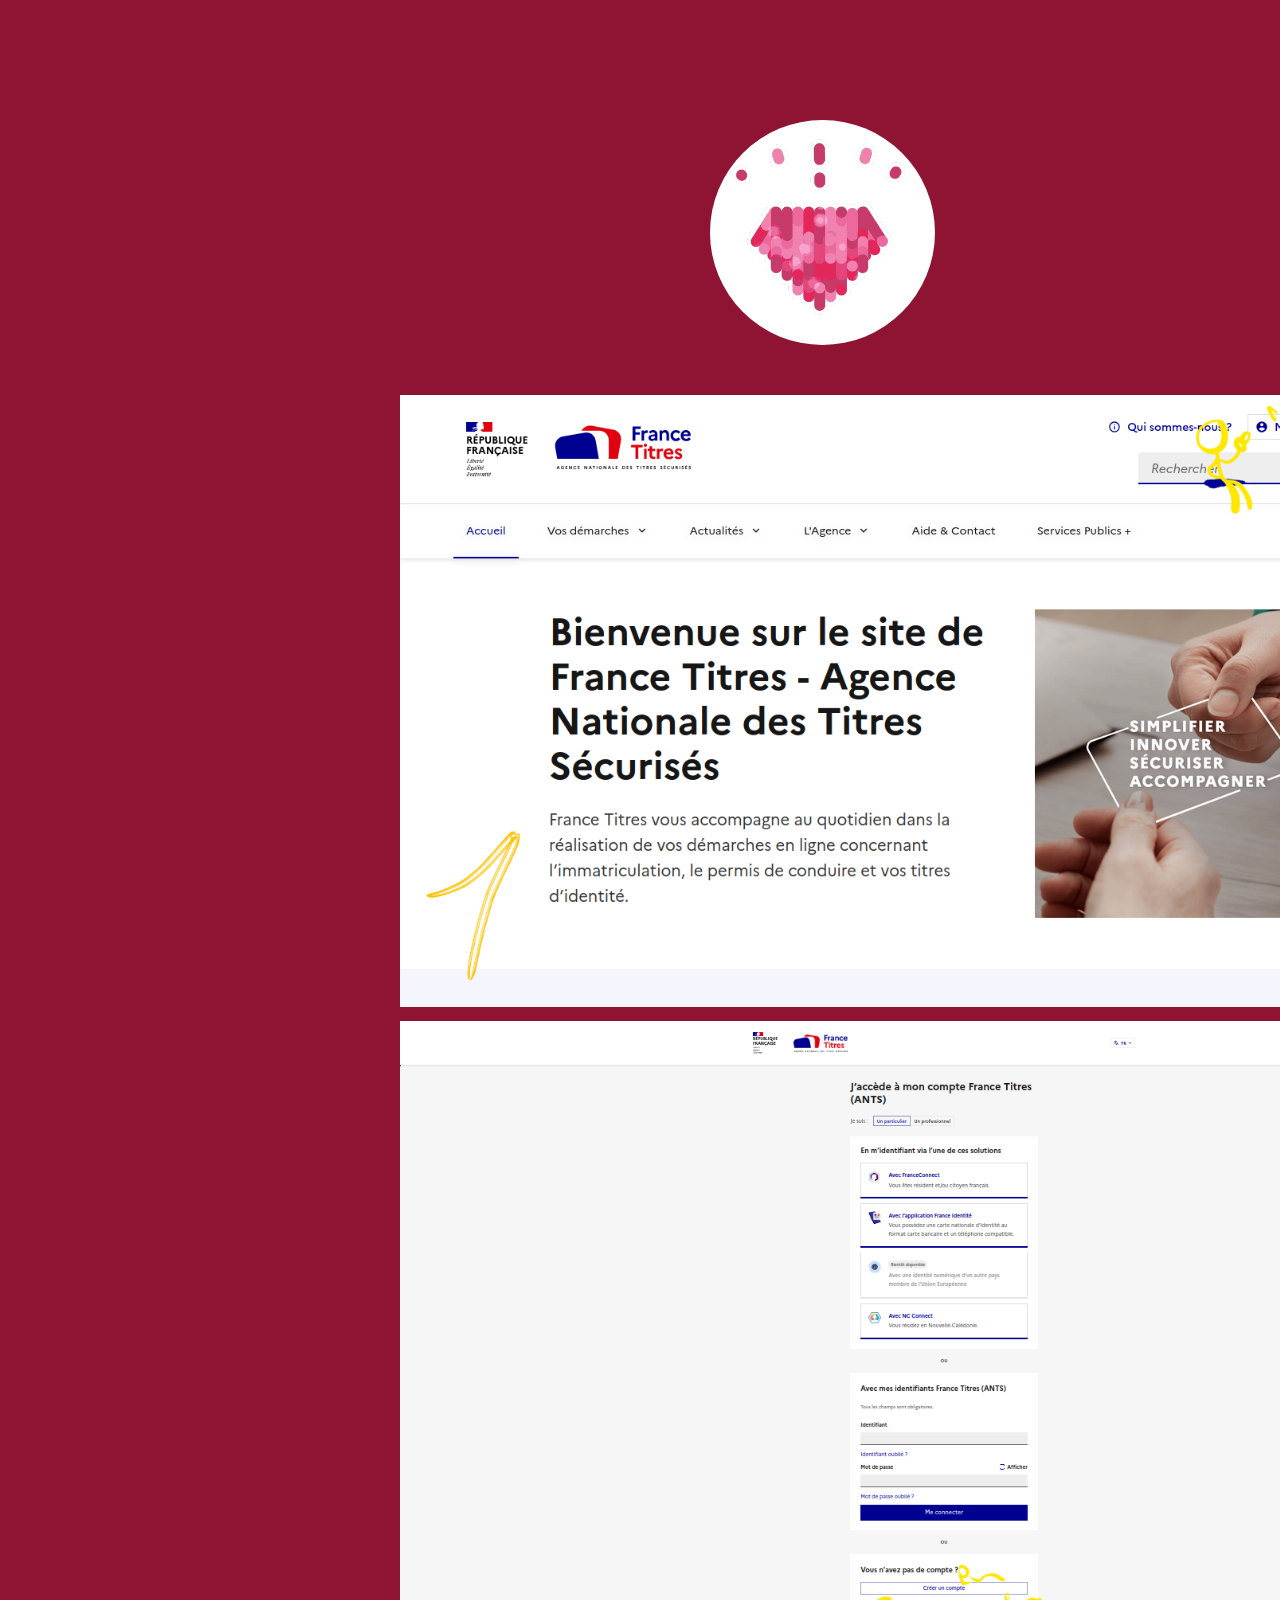
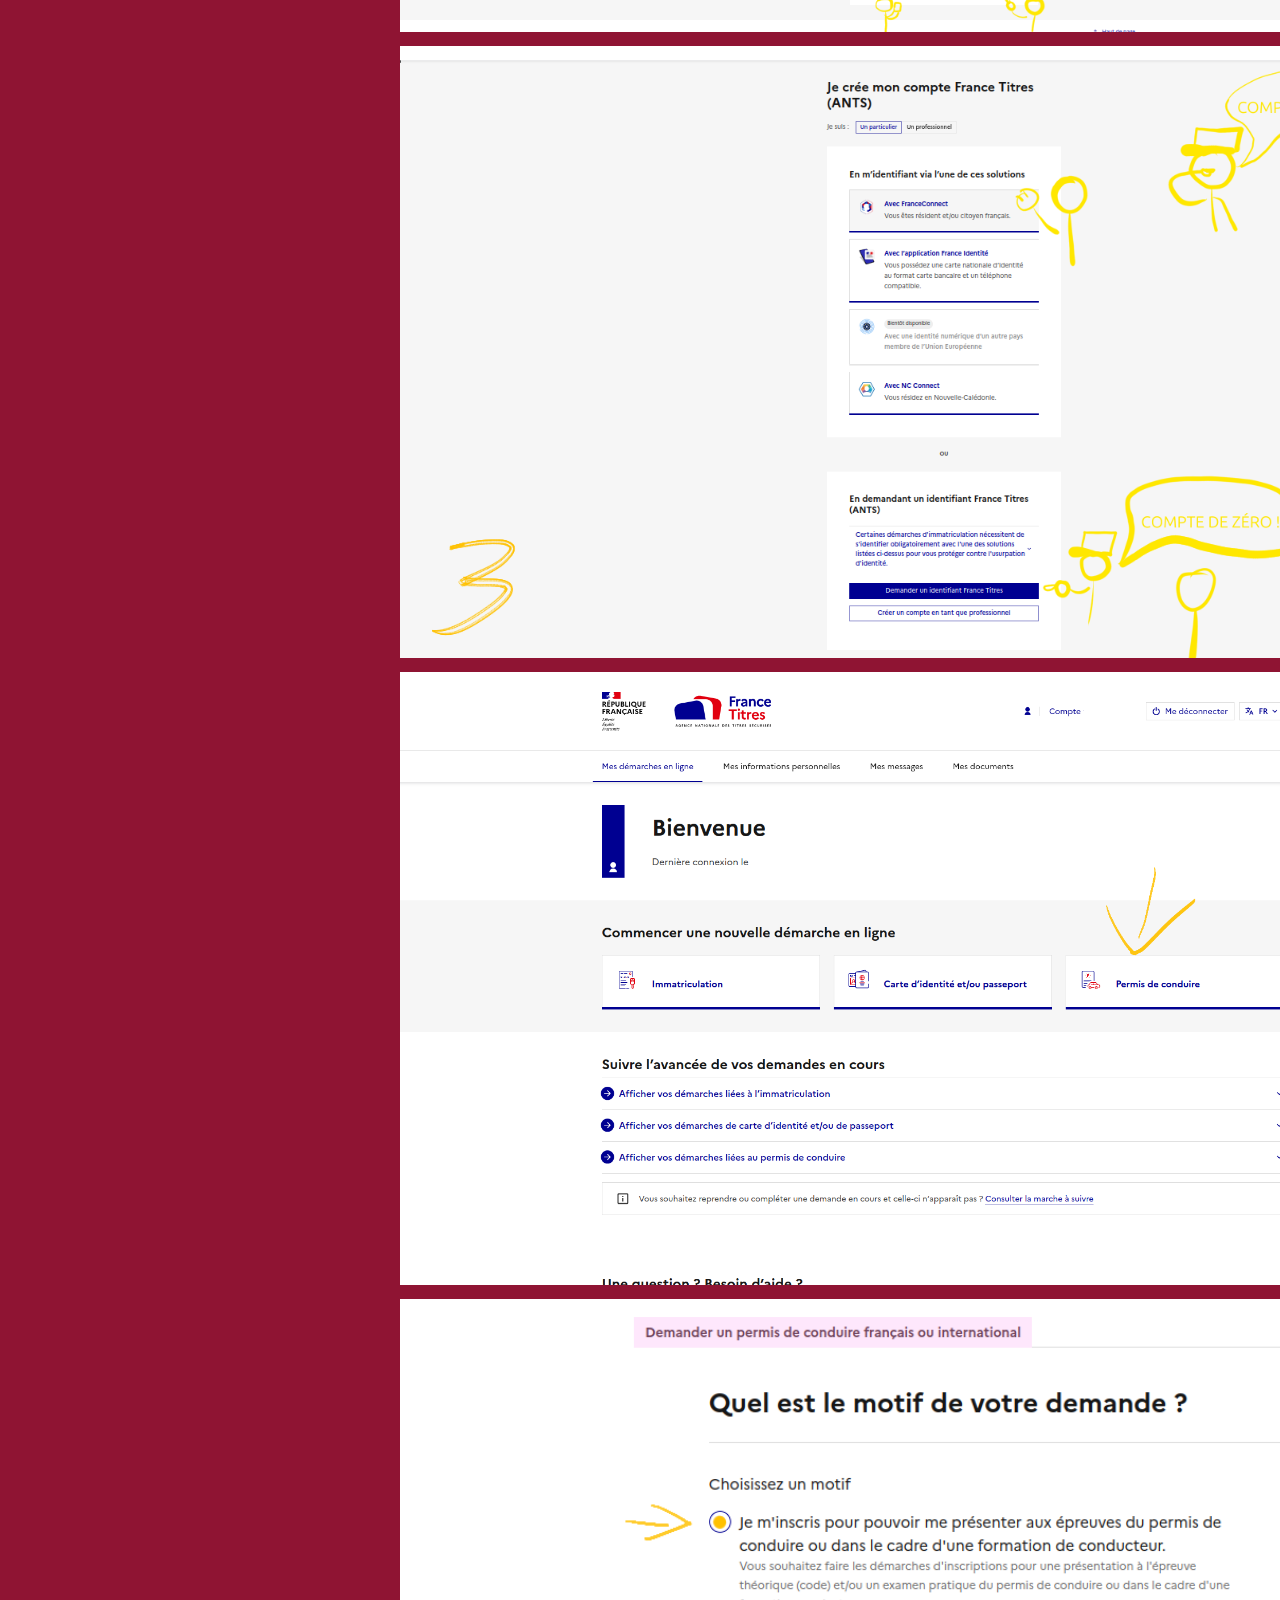
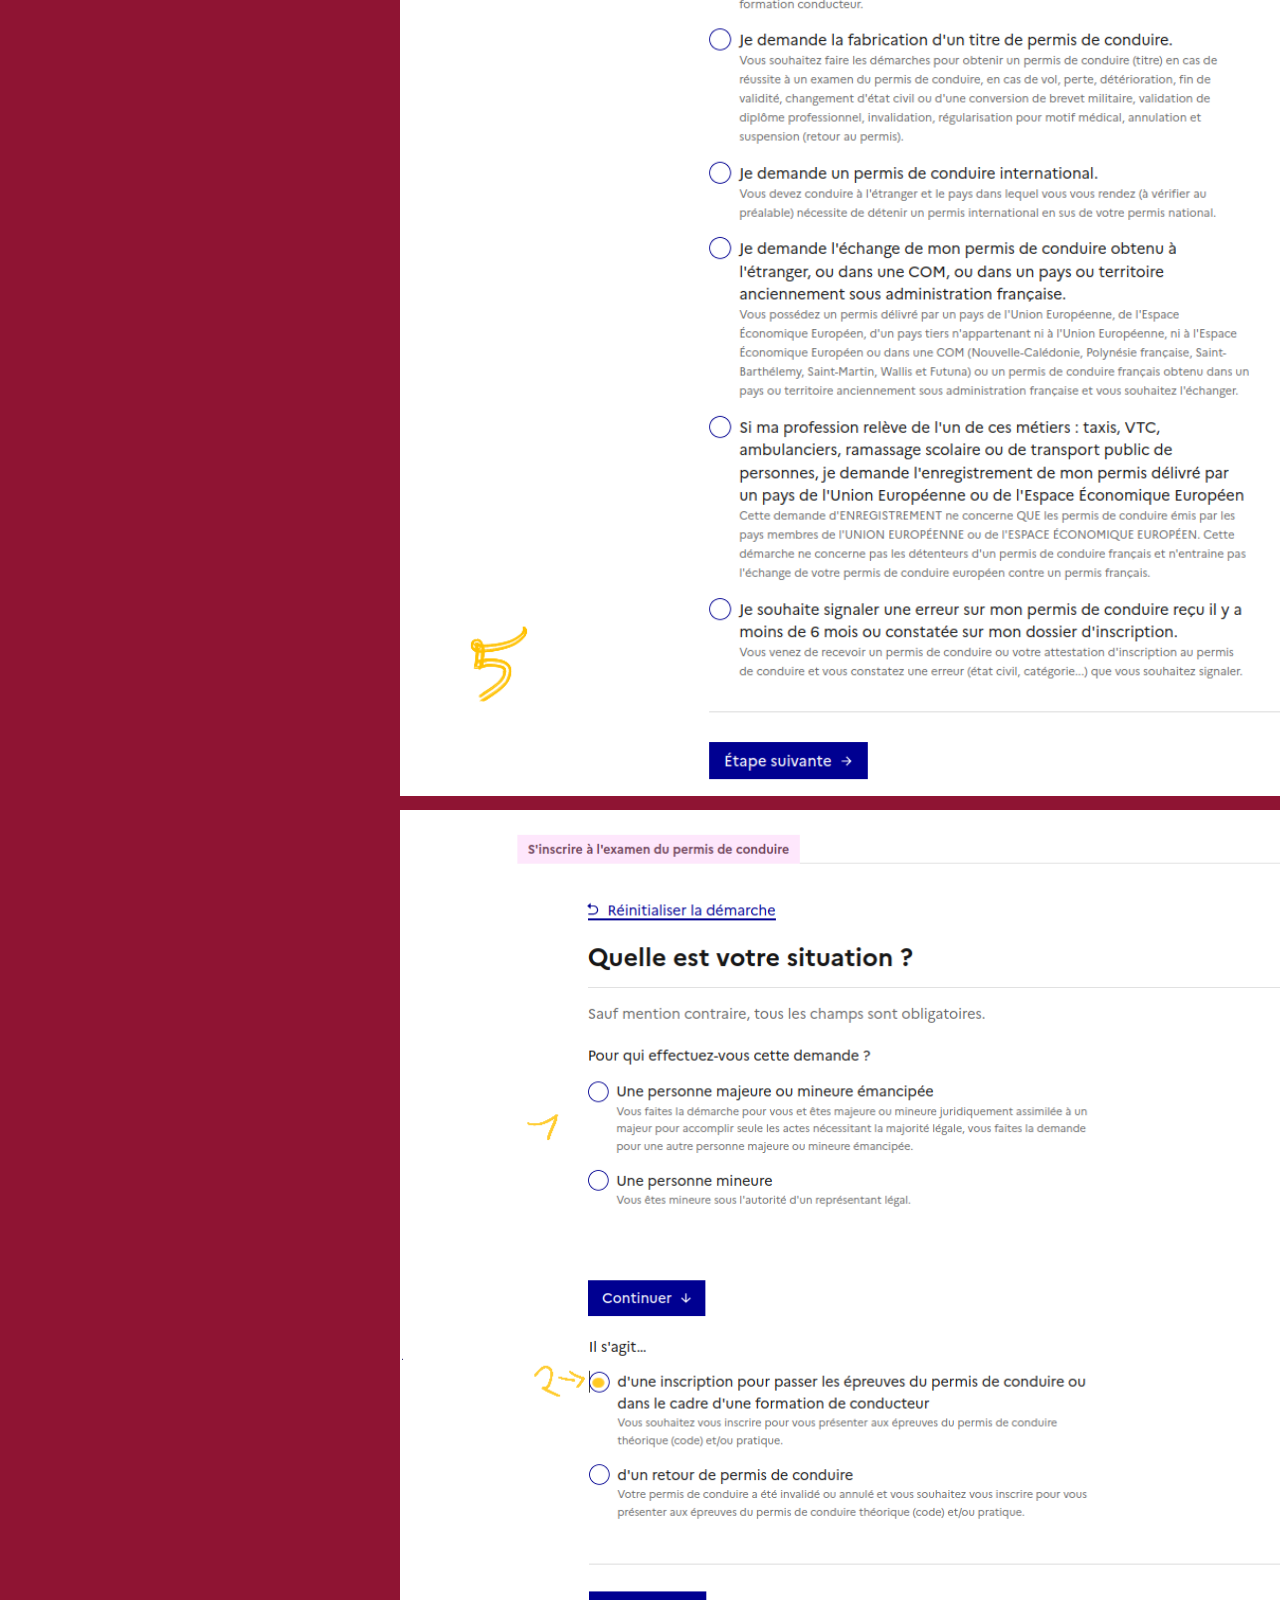
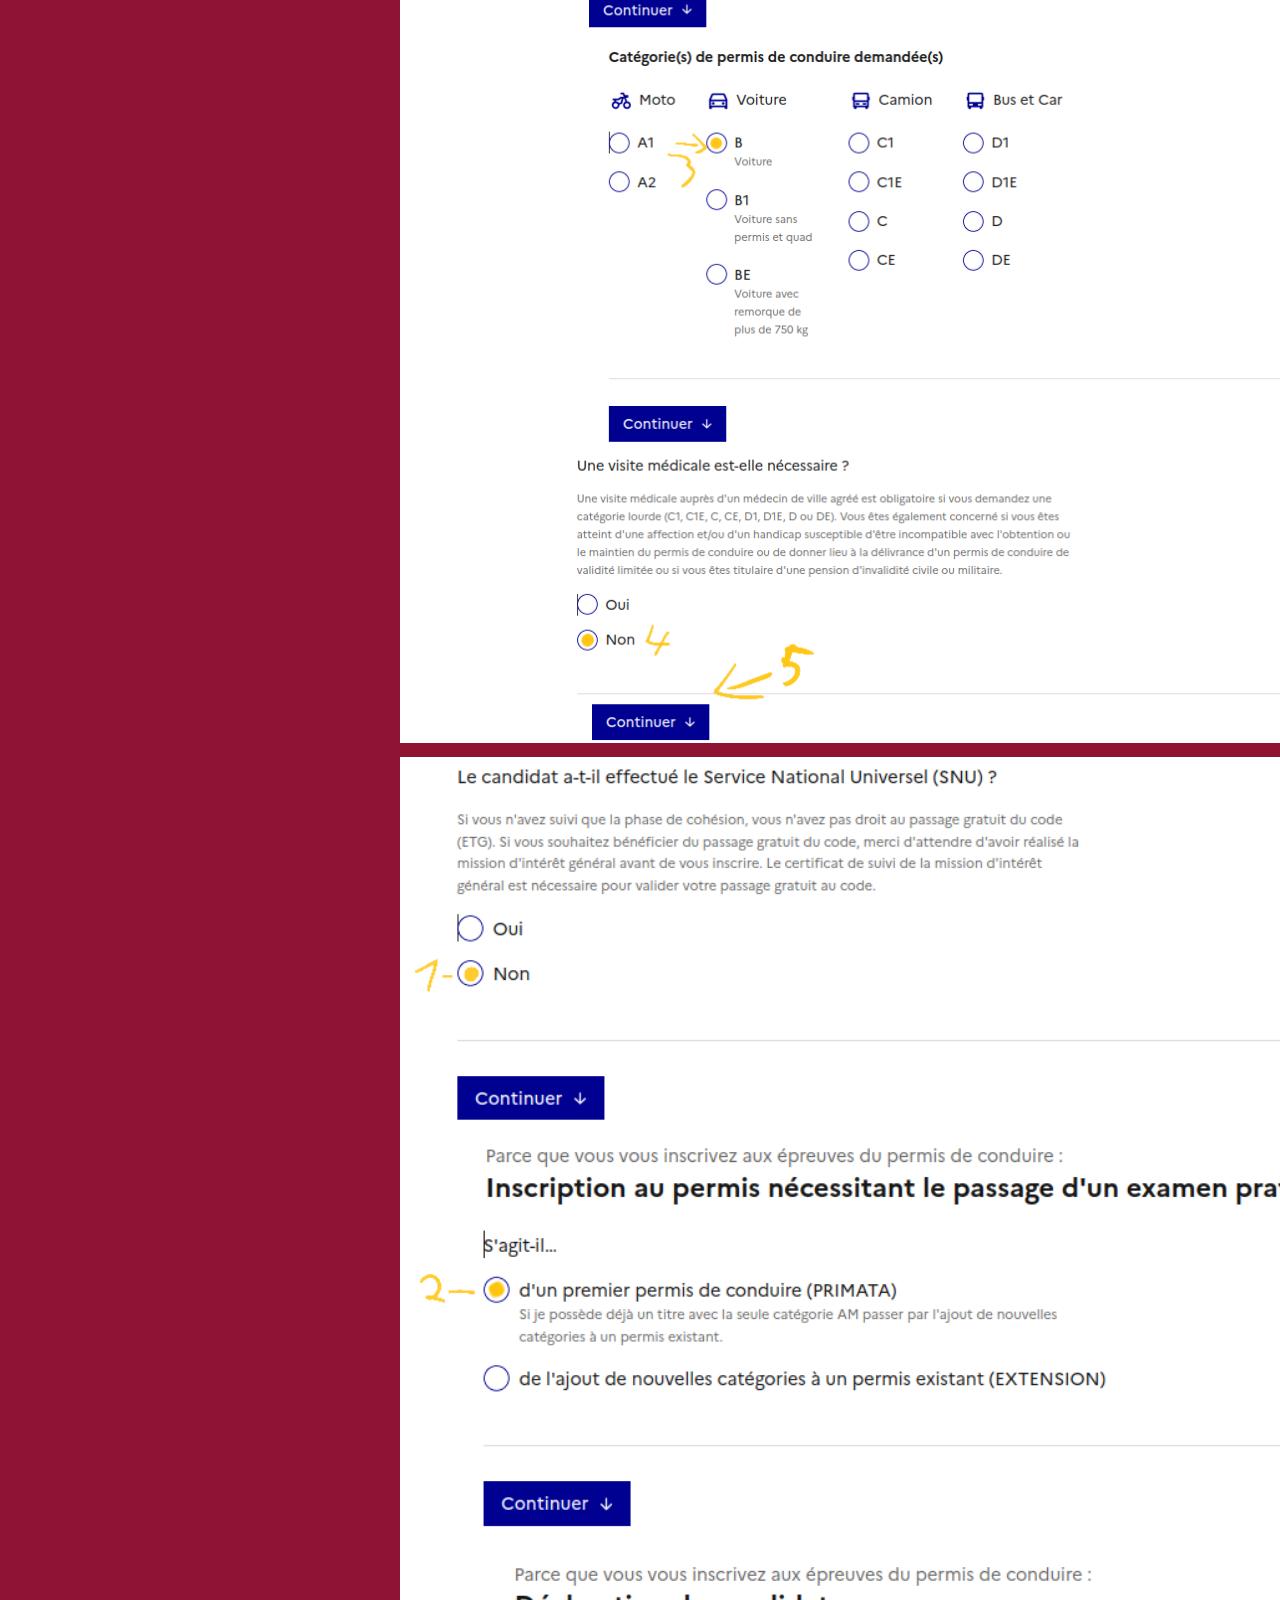
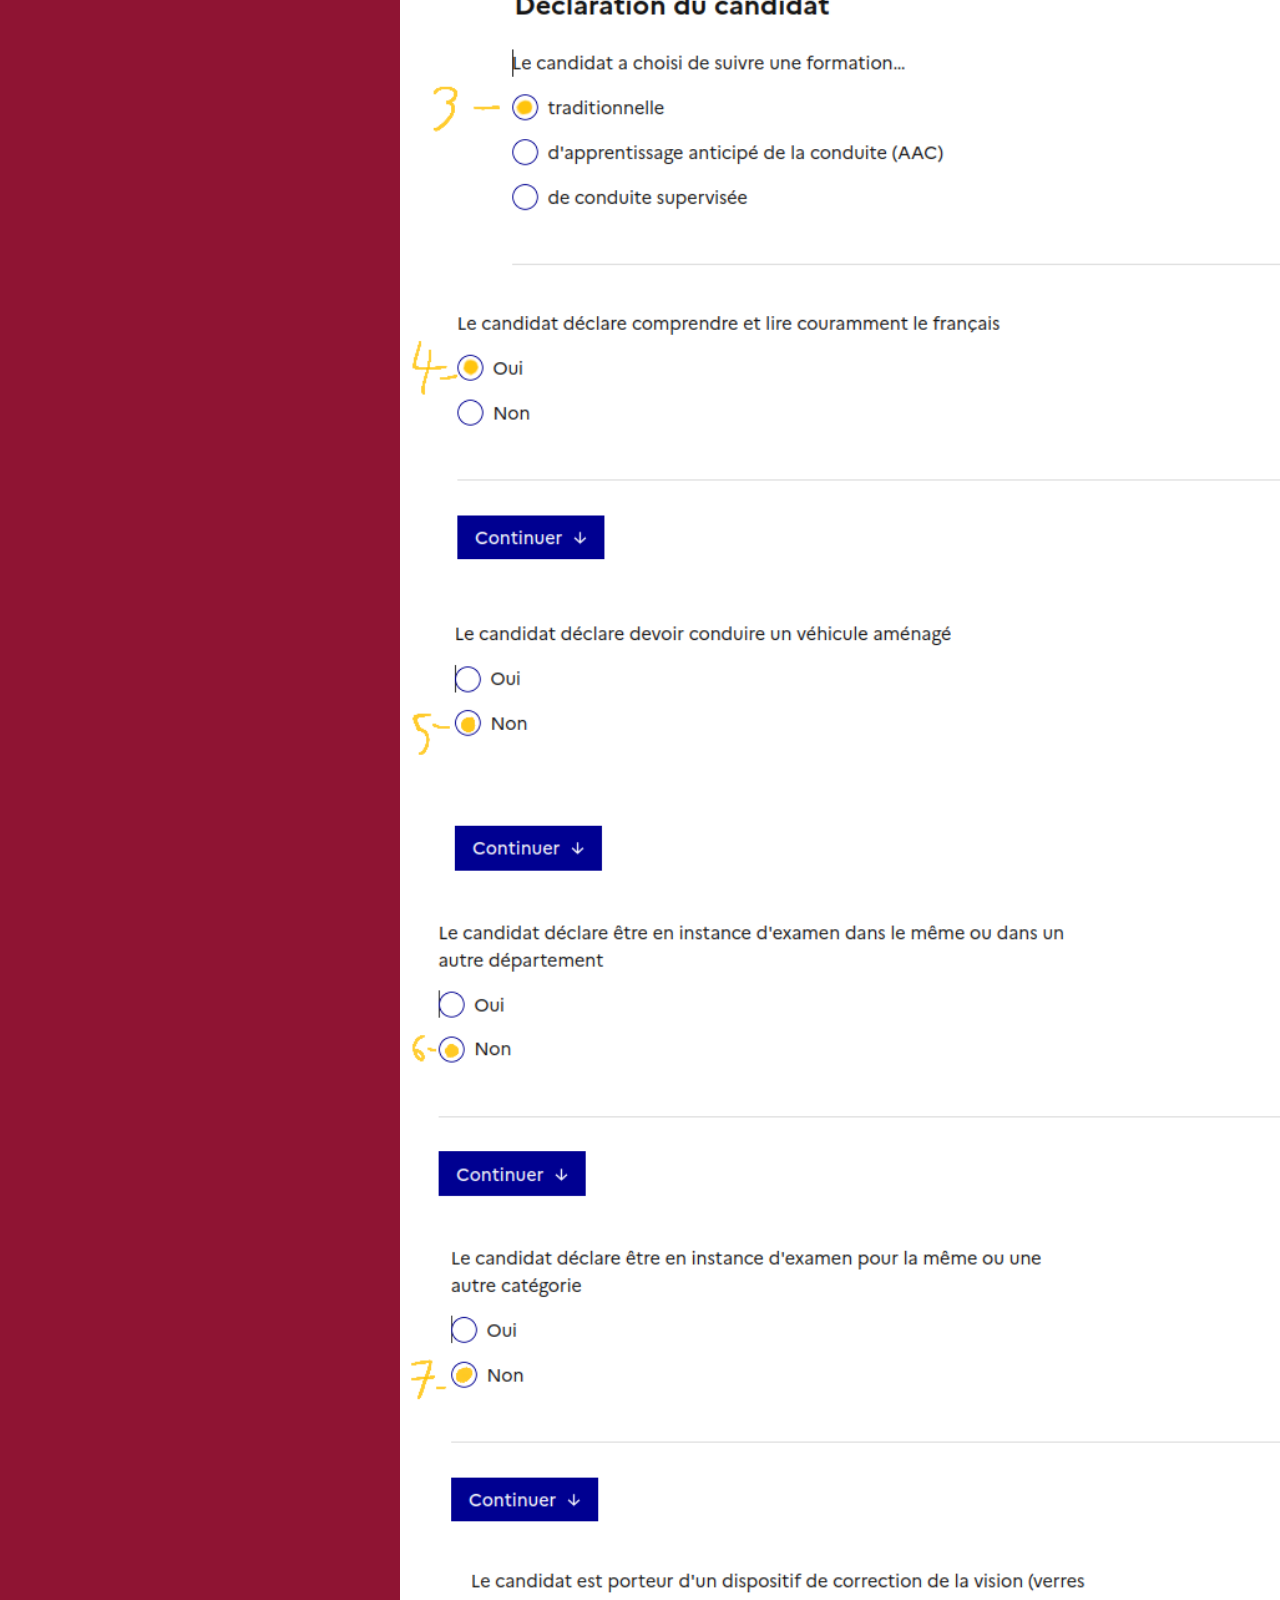
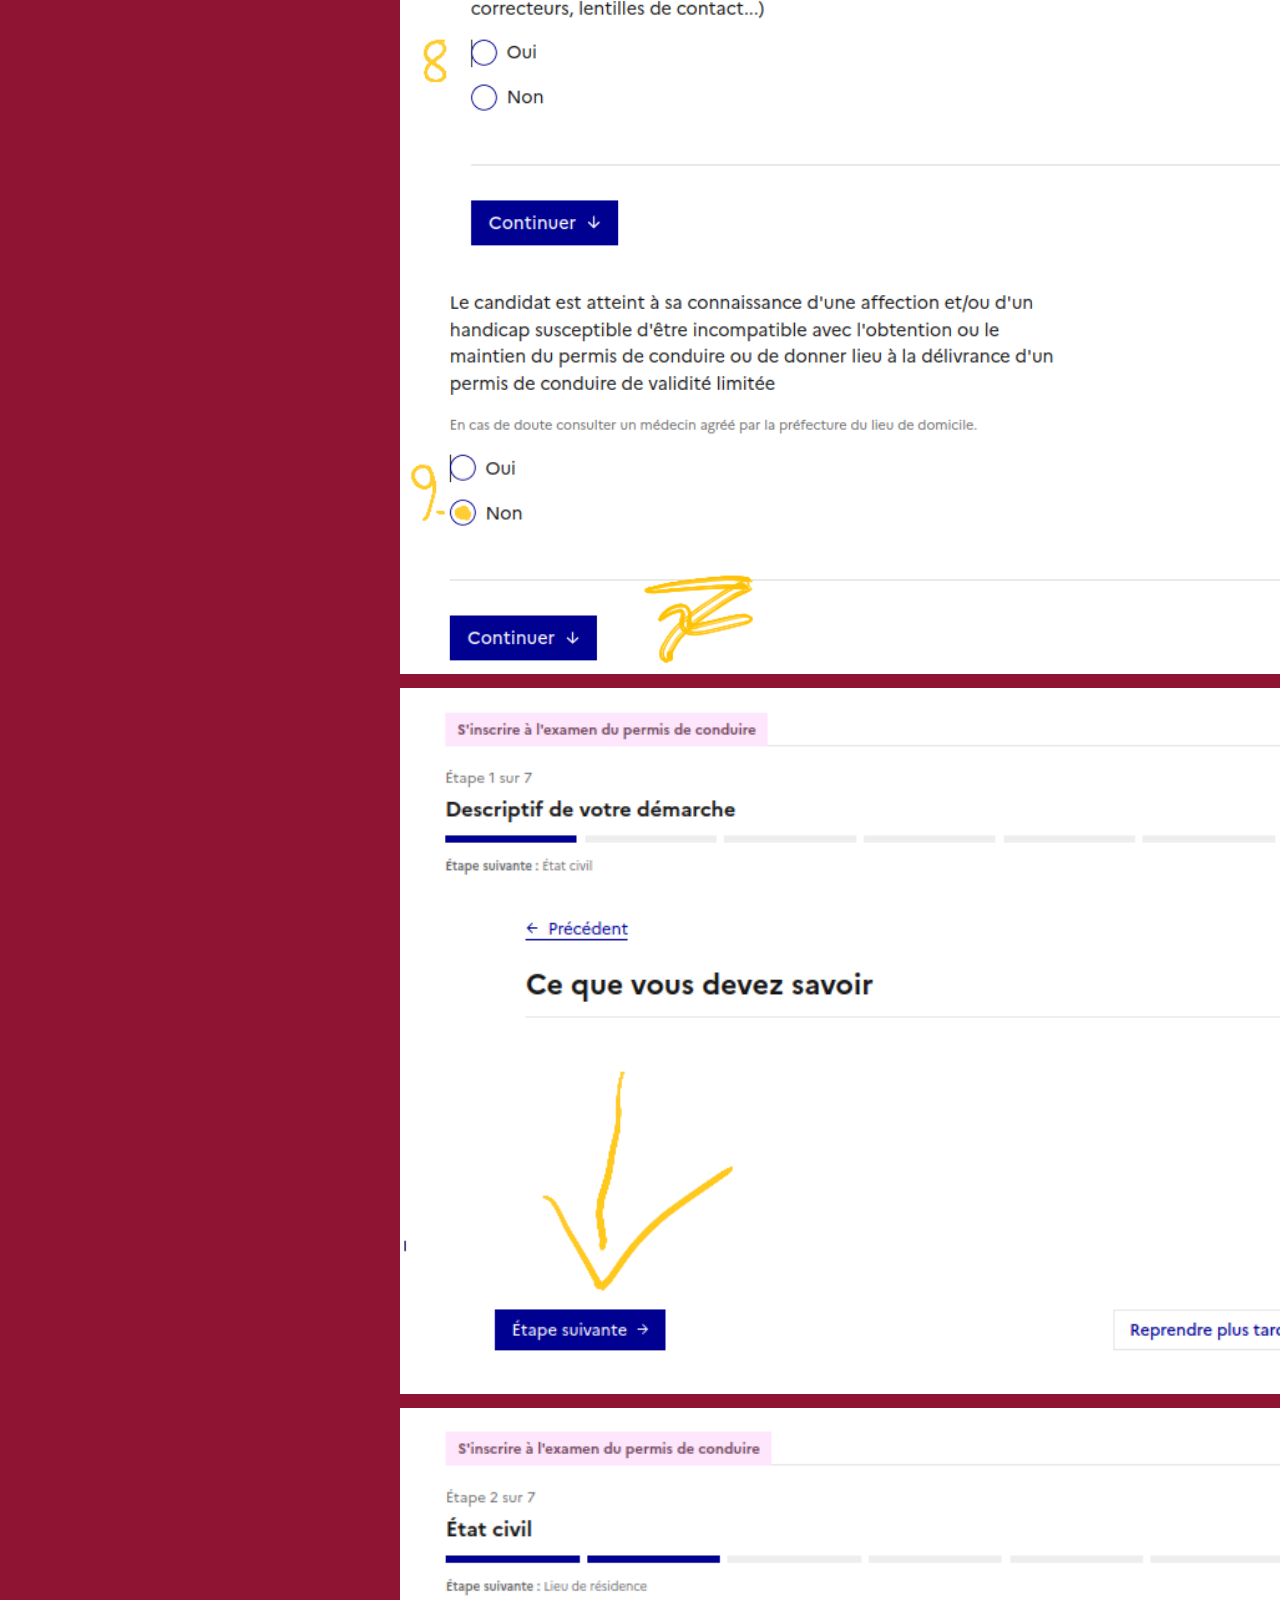
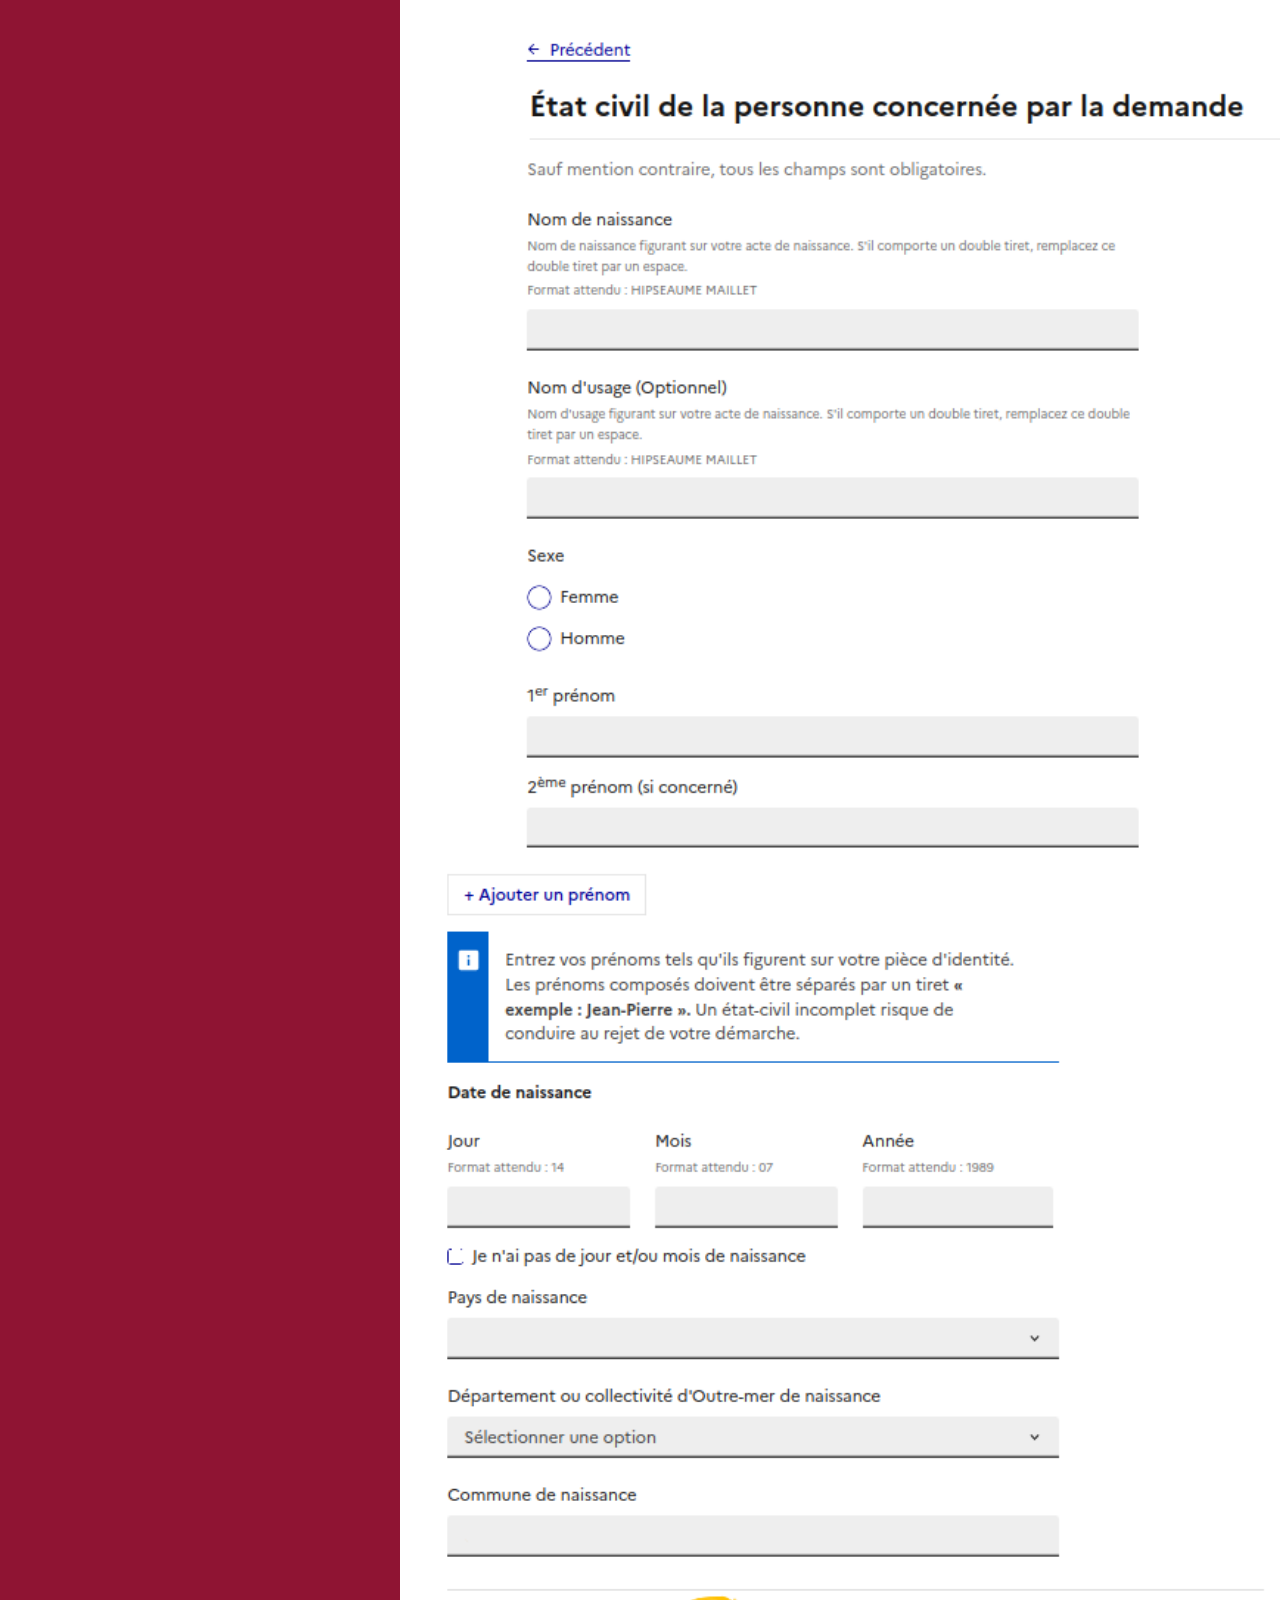
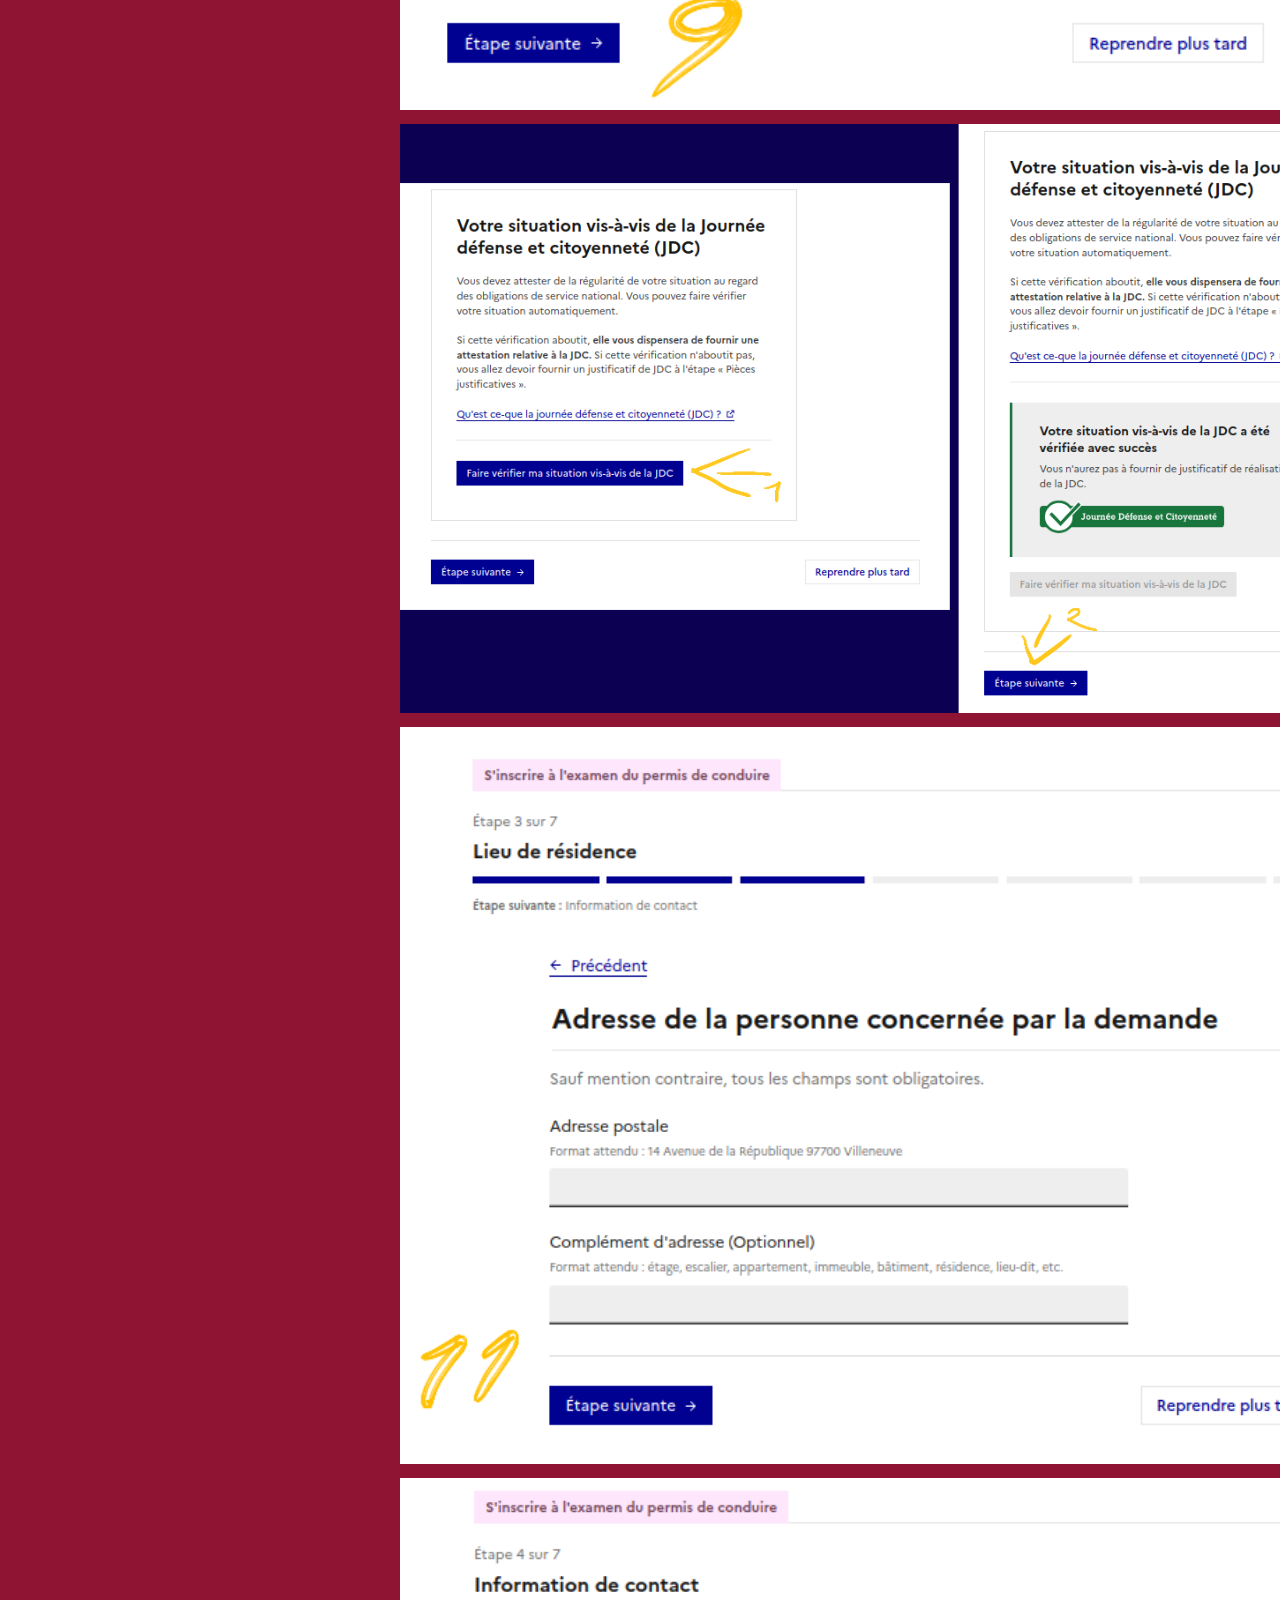
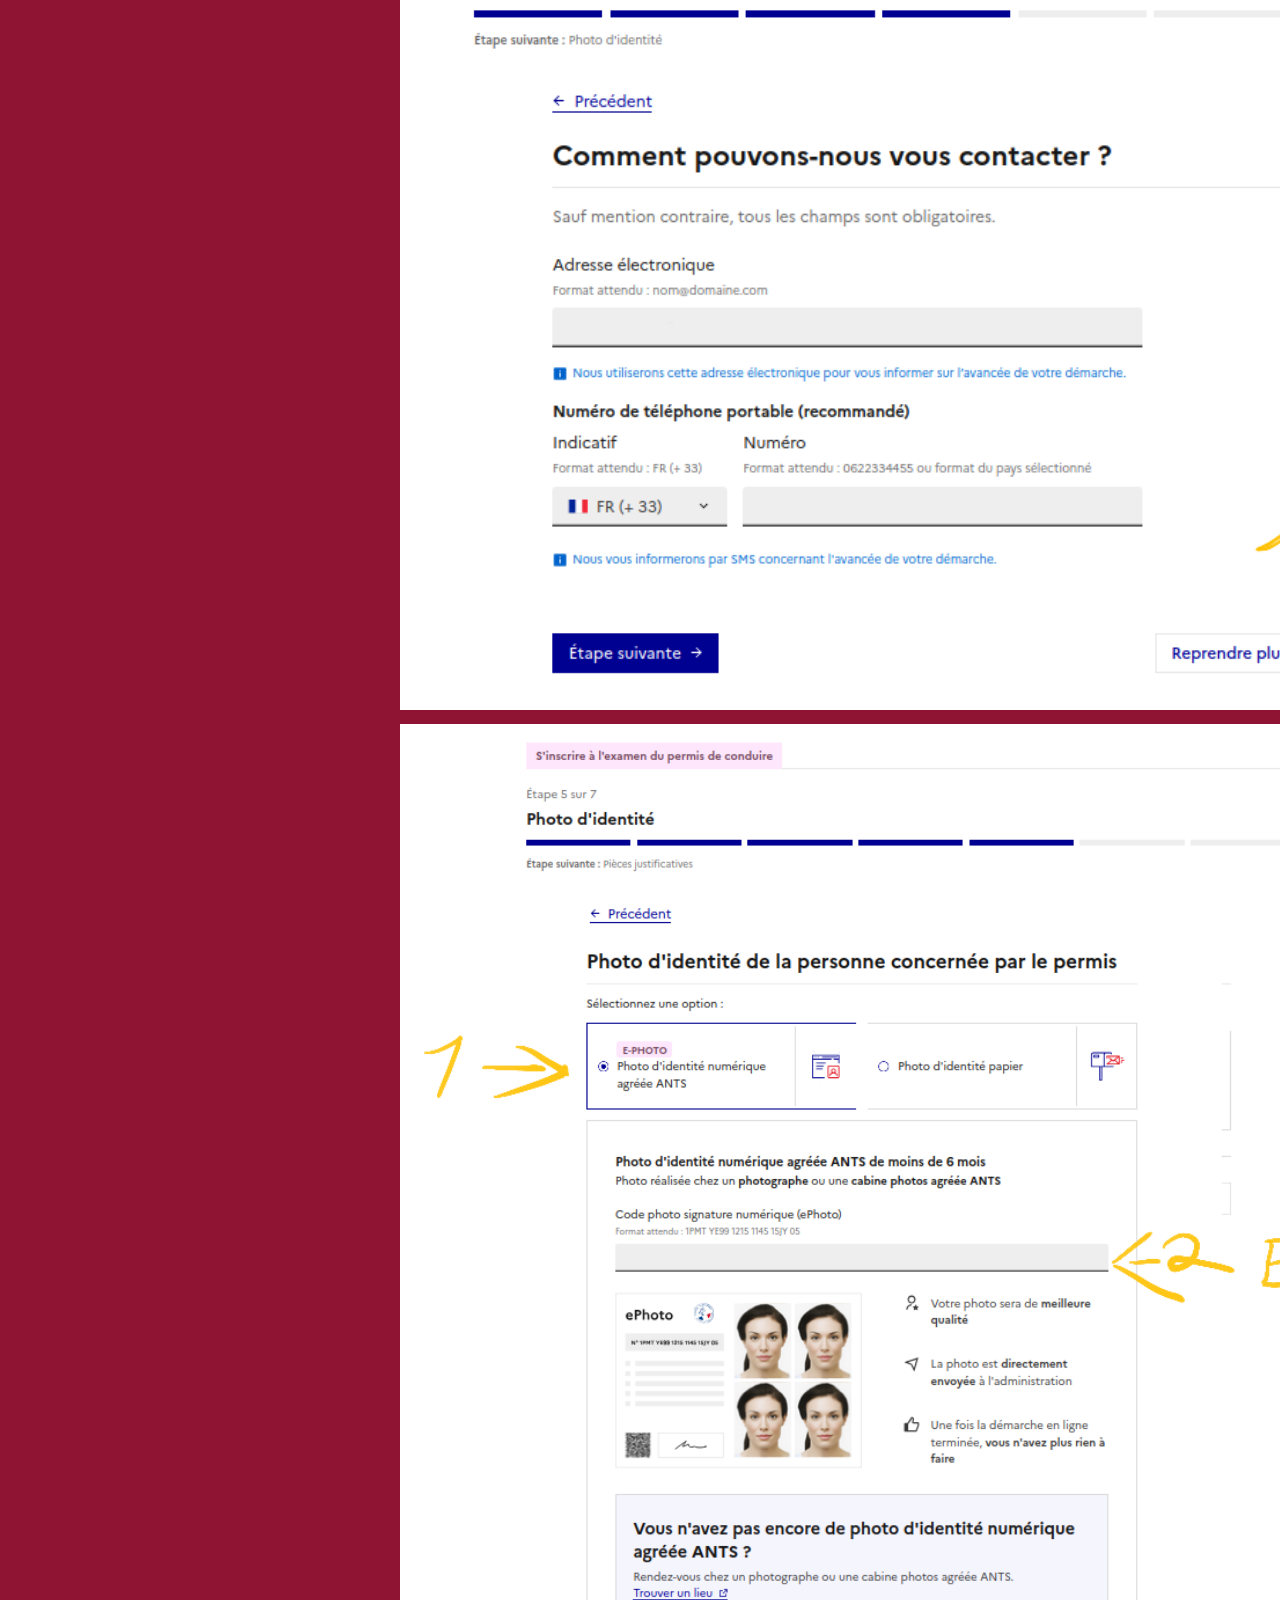
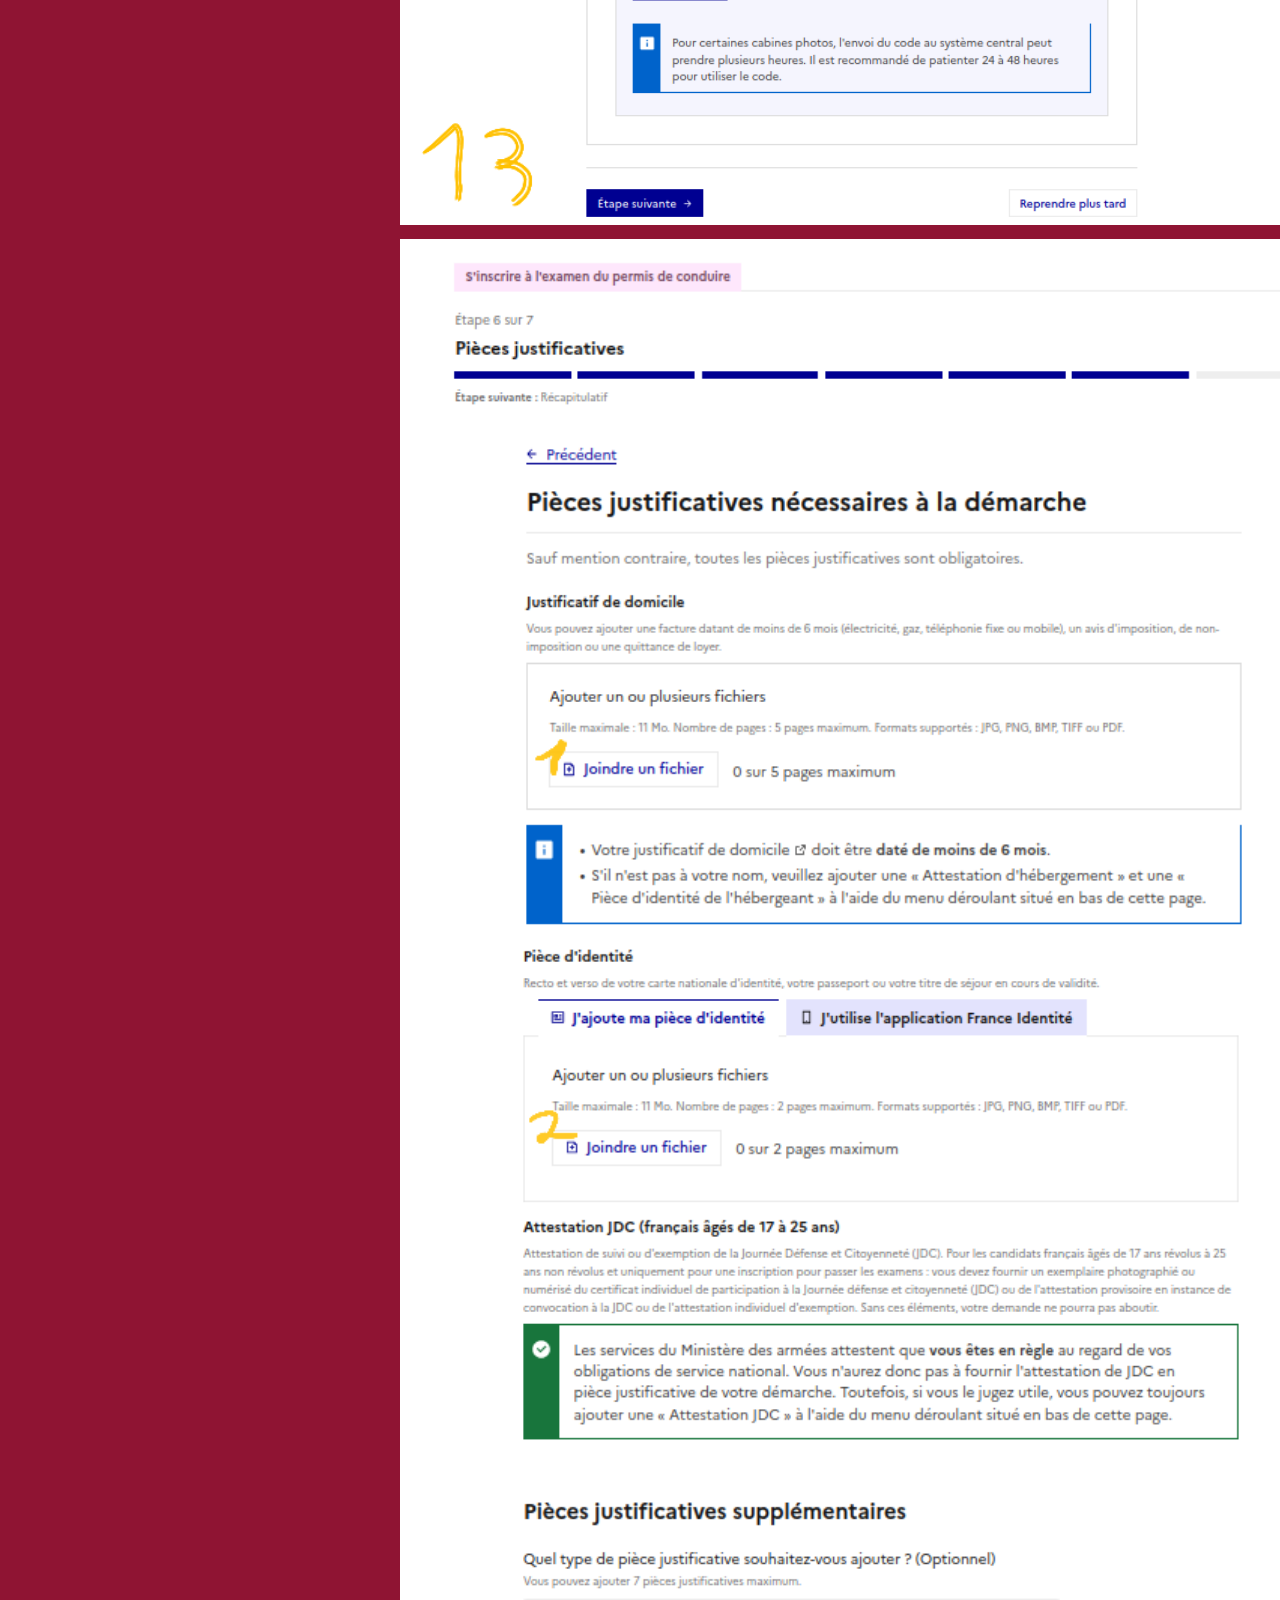
==== index.html @ 015e0934 "Add files via upload" ====
<!DOCTYPE html>
<html lang="fr">
<head>
    <meta charset="UTF-8">
    <link rel="stylesheet" href="style.css">
    <title>Neph tuto</title>
</head>
    <body>



        <div id="book">
 
            <video src="image/autonomie.webm" class="video" autoplay muted playsinline loop></video> 
 
 
            <div class="my-page" id="top">
                <img src="image/1.png">
            </div>

            <div class="my-page">
                <img src="image/2.png">
            </div>

            <div class="my-page">
                <img src="image/3.png">
            </div>

            <div class="my-page">
                <img src="image/4.png">
            </div>

            <div class="my-page">
                <img src="image/5.png">
            </div>

            <div class="my-page">
                <img src="image/6.png">
            </div>

            <div class="my-page">
                <img src="image/7.png">
            </div>
            <div class="my-page">
                <img src="image/8.png">
            </div>

            <div class="my-page">
                <img src="image/9.png">
            </div>

            <div class="my-page">
                <img src="image/10.png">
            </div>

            <div class="my-page">
                <img src="image/11.png">
            </div>

            <div class="my-page">
                <img src="image/12.png">
            </div>


            <div class="my-page">
                <img src="image/13.png">
            </div>

            <div class="my-page" >
                <img src="image/14.png">
            </div>



        </div>



    <script src="page-flip.browser.js"></script>
    <script src="script.js"></script>
    </body>
</html>
---- style.css ----
html, body {
    margin: 0;
    padding: 0;
    width: 100vw;
    height: 100vh;

    display: flex;
    justify-content: center;
    align-items: center;
    background: #8f1433;
}



.video{
    margin-top: 20px;
    transform-origin: top;
    left: 25vw;
    height: 25vh;
    border-radius: 50%;
    display: flex;  
    position: relative;
    align-items: center;

}


#book{
    width: 100vw;          
    height: 100vh;

}


.my-page{
    background:rgba(255, 255, 255, 0);
    margin: 10px;


}

#top{
    margin-top: 50px;
}


.my-page img{
    width:85vw;
    height:100%;
    object-fit: contain;
}

/* Si tu veux plus tard : grand écran */
@media screen and (min-width: 601px){
    #book{
        width: 500px;   /* taille plus grande pour tablette / PC */
        height: 700px;
    }
}
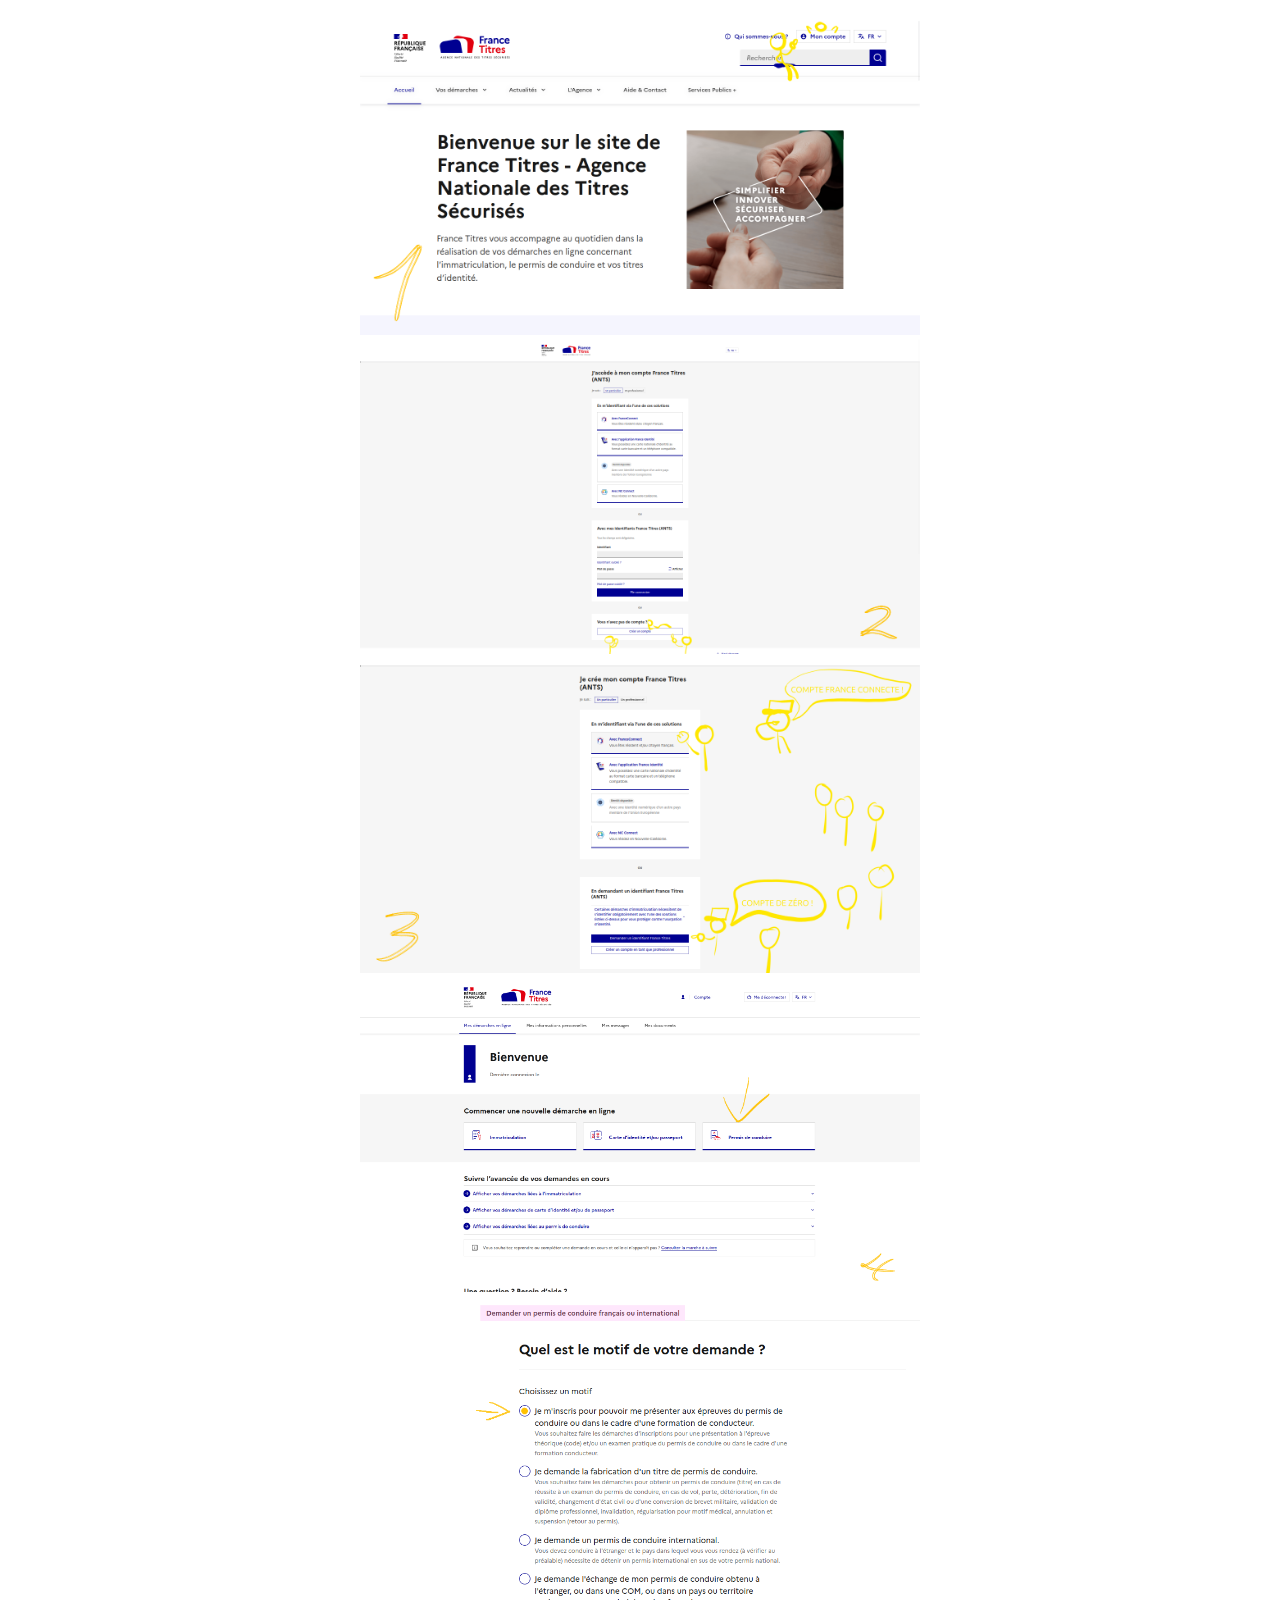
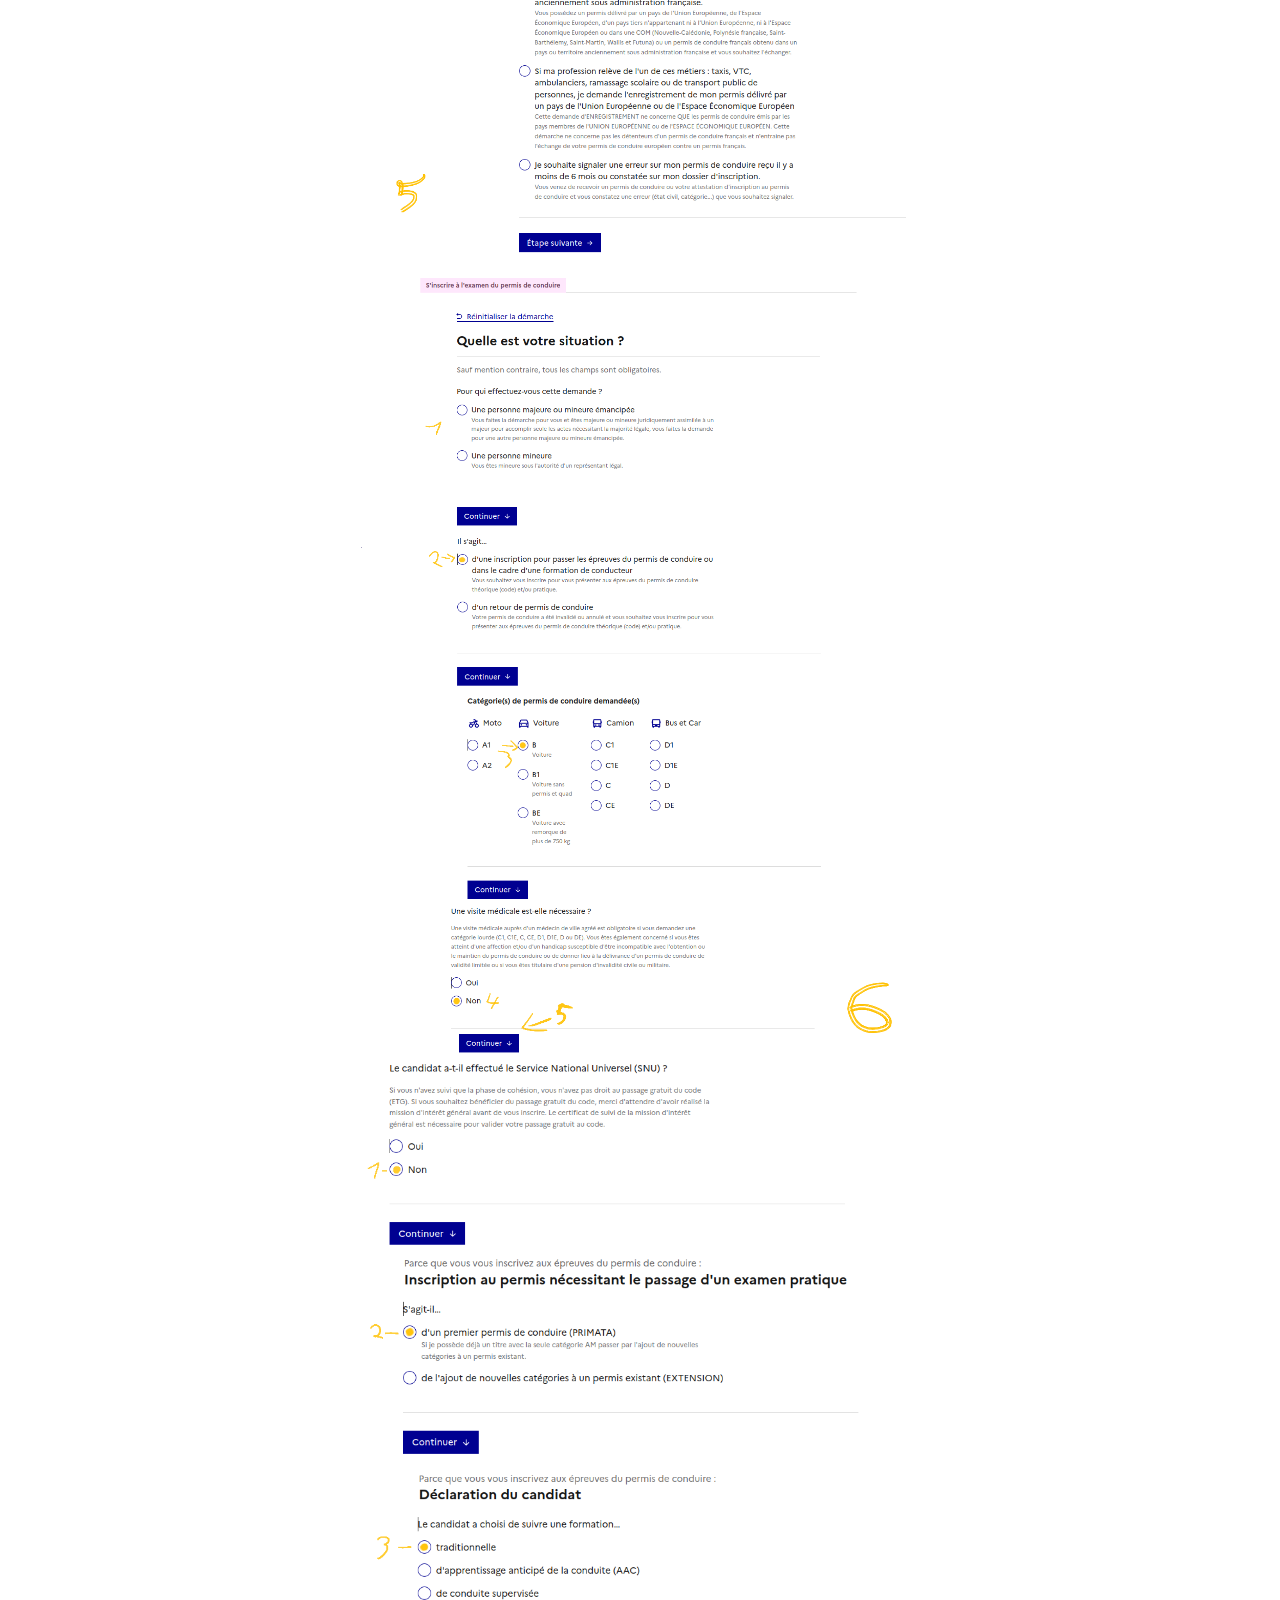
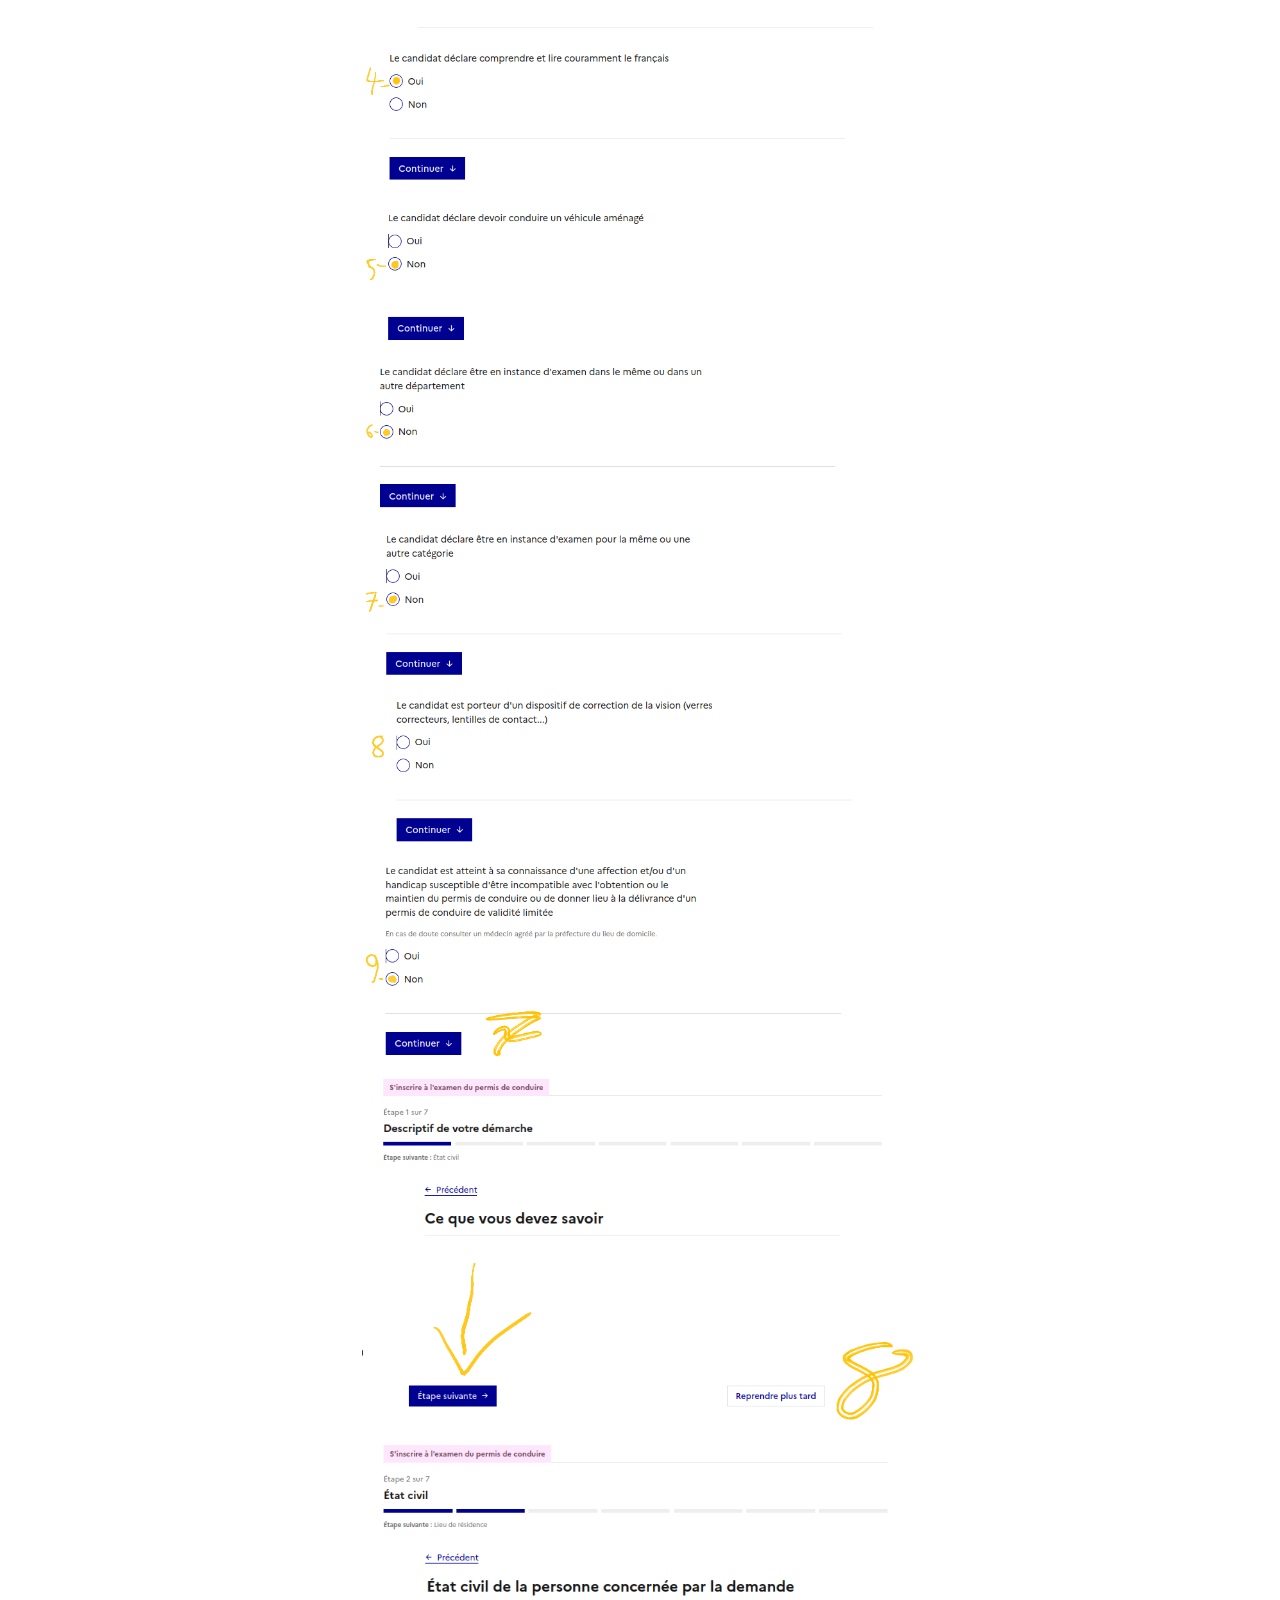
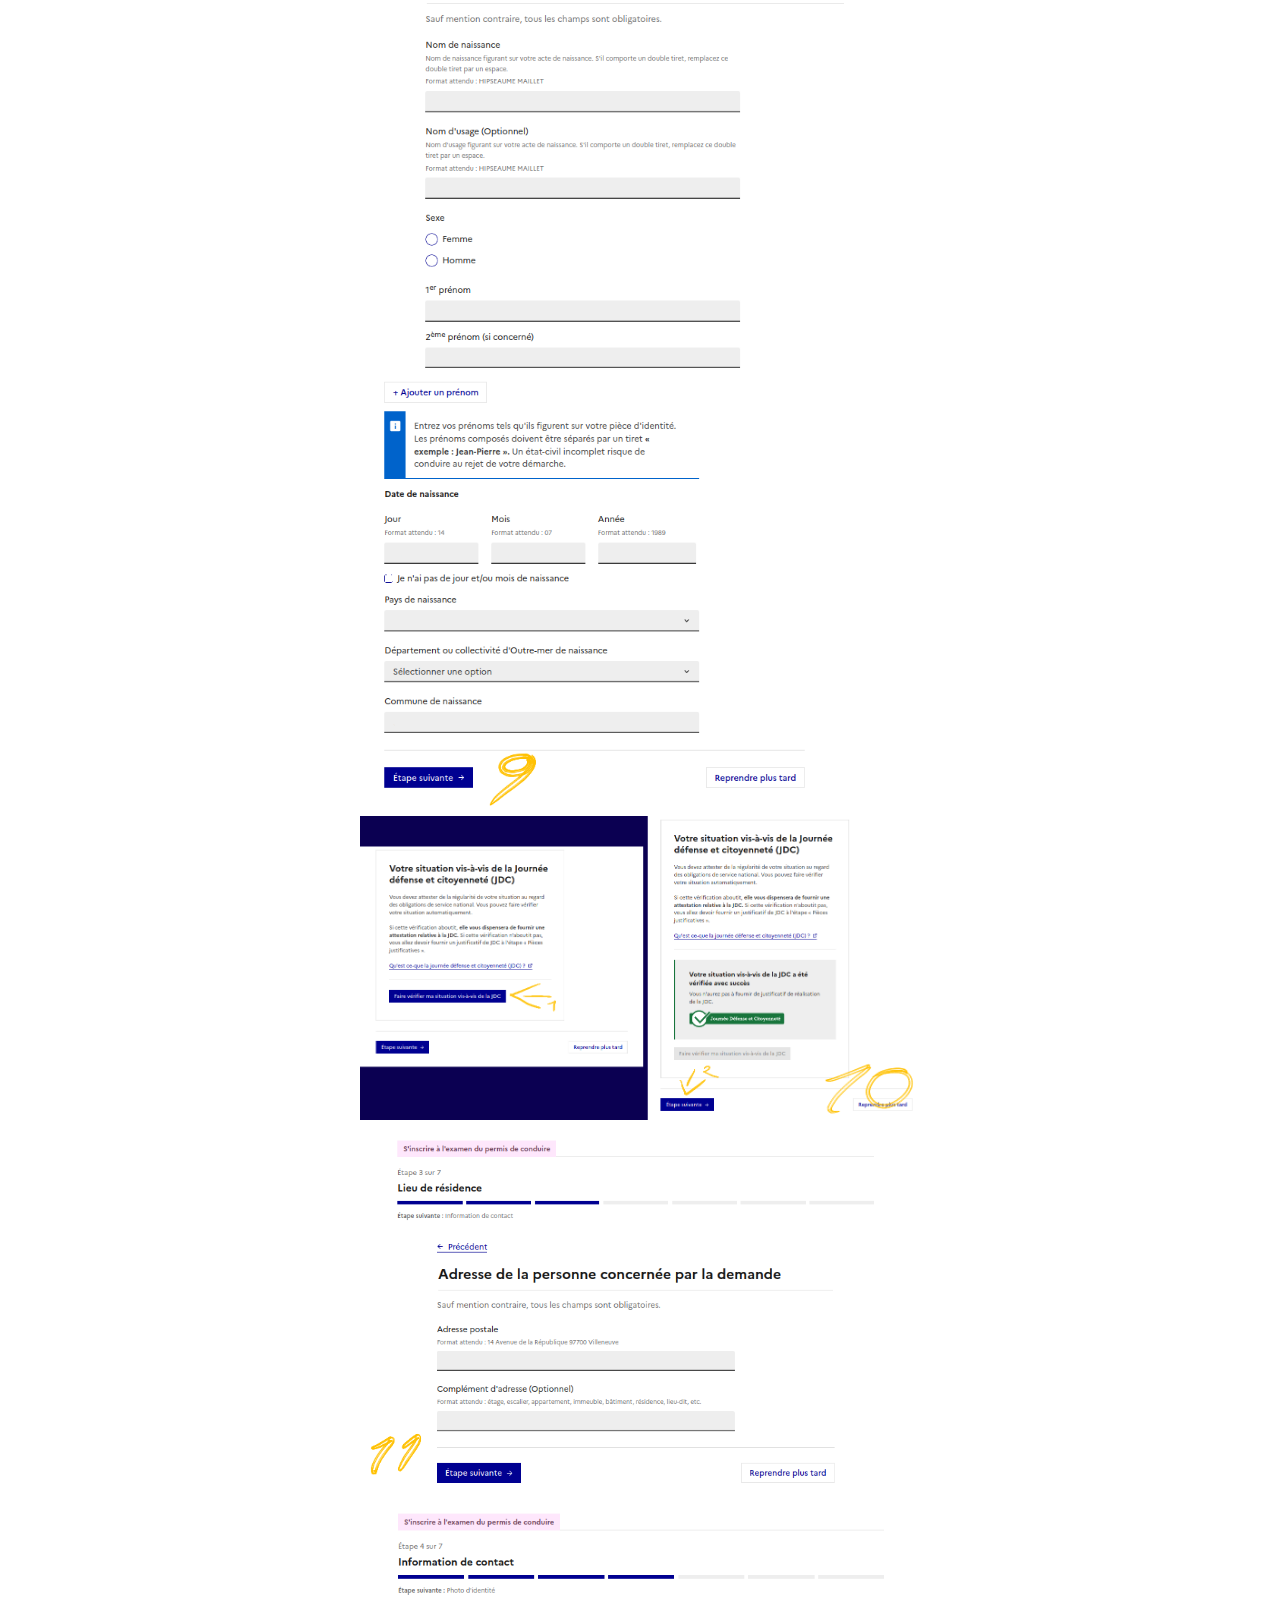
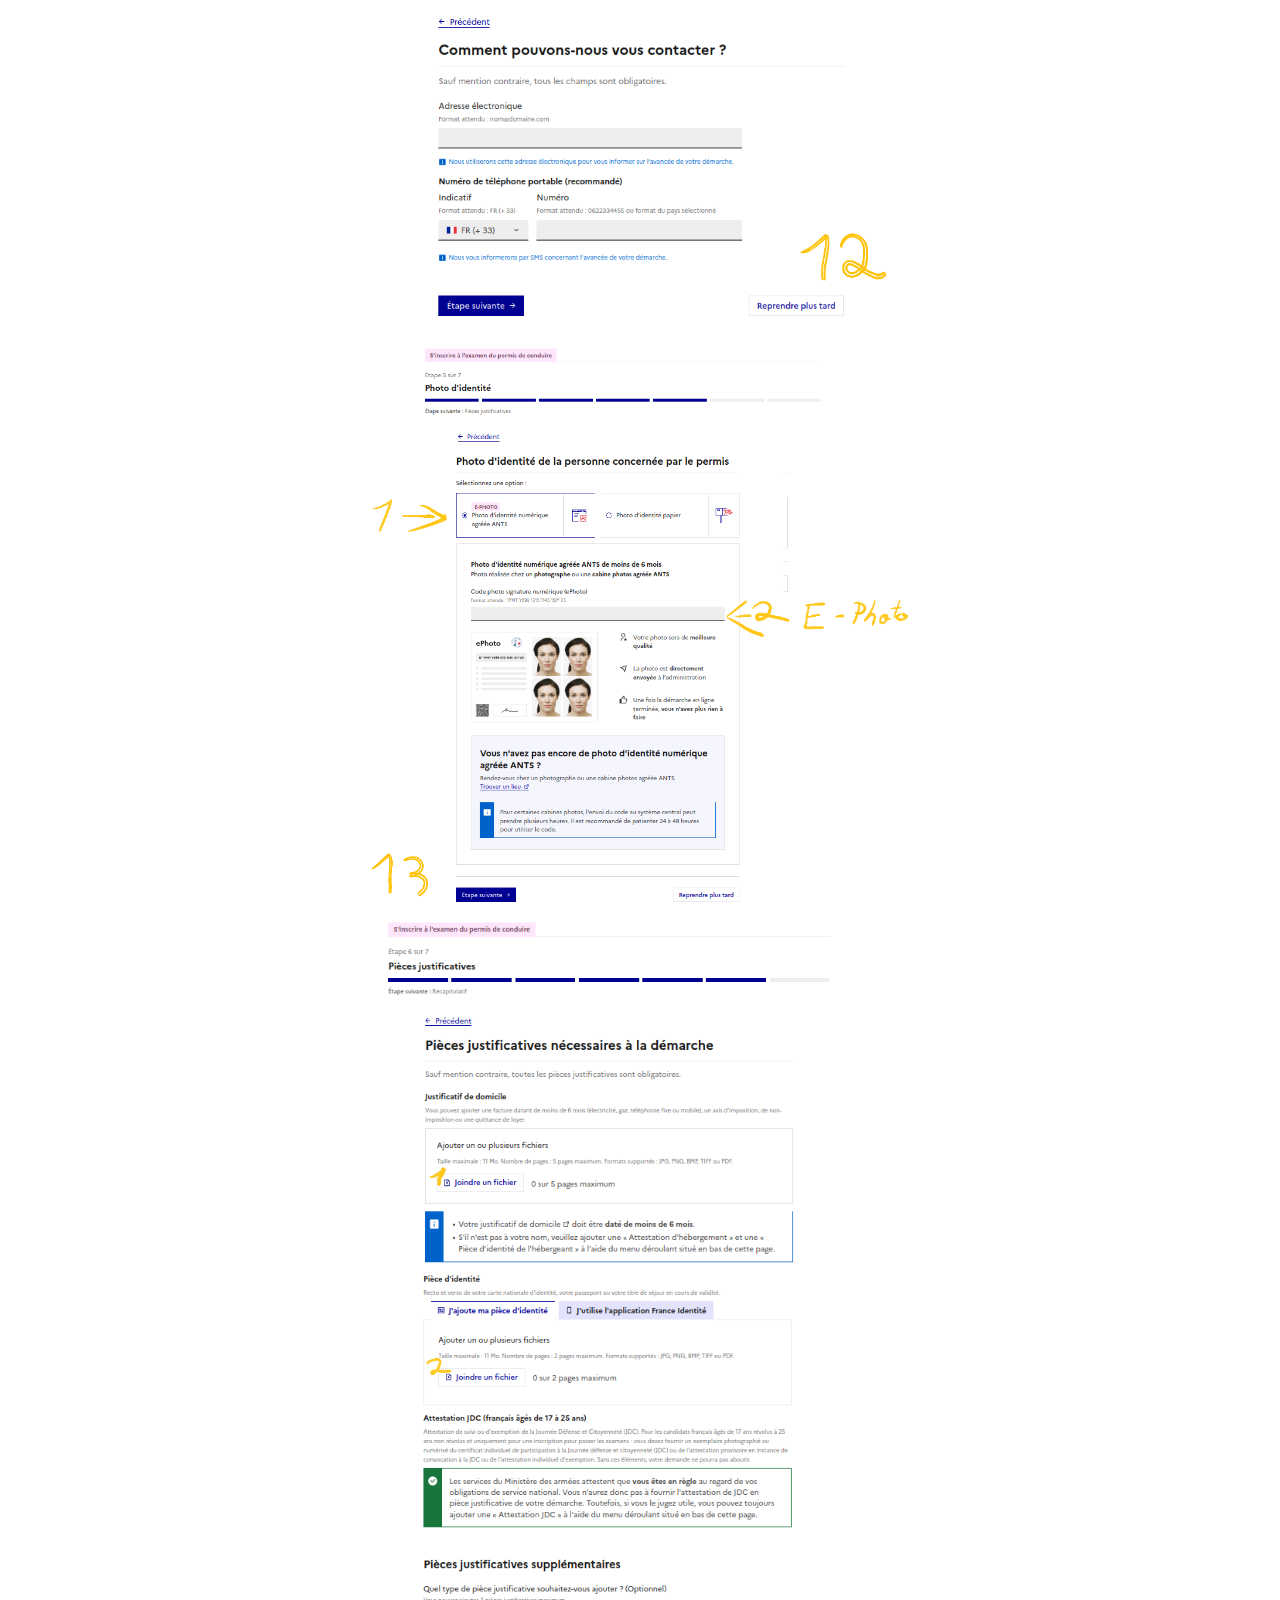
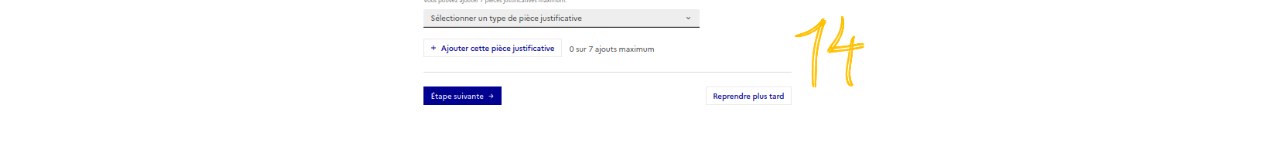
==== commit 2b6c0546: "Rename index2.html to index.html" ====
--- a/index.html
+++ b/index.html
@@ -9,11 +9,9 @@
 
 
 
+
+
         <div id="book">
- 
-            <video src="image/autonomie.webm" class="video" autoplay muted playsinline loop></video> 
- 
- 
             <div class="my-page" id="top">
                 <img src="image/1.png">
             </div>
@@ -76,7 +74,6 @@
 
 
 
-    <script src="page-flip.browser.js"></script>
     <script src="script.js"></script>
     </body>
 </html>
--- a/style.css
+++ b/style.css
@@ -1,59 +1,145 @@
+/* Base FULL écran propre */
 html, body {
     margin: 0;
     padding: 0;
-    width: 100vw;
-    height: 100vh;
+    width: 100%;
+    min-height: 100dvh; /* 🔥 mieux que 100vh */
+    display: flex;
+    flex-direction: column;
+    align-items: center;
+    background: #ffffff;
+    font-family: Arial, sans-serif;
+    overflow-x: hidden;
+}
 
+/* Conteneur intelligent */
+body {
+    width: 100%;
+    max-width: 600px;
+    padding: clamp(10px, 3vw, 20px);
+    box-sizing: border-box;
+}
+
+/* Titre */
+.titre h1 {
+    font-size: clamp(1.6rem, 5vw, 2.3rem);
+    text-align: center;
+    margin: clamp(10px, 3vw, 20px) 0;
+}
+
+/* Bloc */
+.choix {
+    width: 100%;
+    margin-top: clamp(12px, 3vw, 20px);
+    border-radius: 12px;
+    padding: clamp(10px, 3vw, 15px);
+    border: 1px solid #ddd;
+}
+
+/* Options */
+.choix1 {
     display: flex;
-    justify-content: center;
     align-items: center;
-    background: #8f1433;
+    gap: 12px;
+    padding: clamp(14px, 4vw, 18px);
+    margin-top: 10px;
+    border-radius: 12px;
+    background: #f5f5f5;
+    transition: all 0.2s ease;
+    cursor: pointer;
+}
+
+/* Responsive tap */
+.choix1:active {
+    transform: scale(0.98);
+}
+
+/* Sélection visible */
+.choix1:has(input:checked) {
+    background: rgb(17, 0, 255);
+    color: white;
+}
+
+/* Bouton */
+button {
+    width: 100%;
+    margin-top: clamp(20px, 5vw, 30px);
+    color: white;
+    font-size: clamp(1.4rem, 4vw, 2rem);
+    background: rgb(17, 0, 255);
+    border-radius: 18px;
+    padding: clamp(16px, 4vw, 22px);
+    border: none;
+    font-weight: bold;
+    transition: all 0.3s ease;
+}
+
+/* Pression */
+button:active {
+    transform: scale(0.96);
+    background: red;
+    transition: none;
+}
+
+/* Résultat */
+#resultat {
+    width: 100%;
+    margin-top: clamp(20px, 5vw, 30px);
+    padding: clamp(12px, 3vw, 18px);
+    border-radius: 12px;
+    background: #f0fff0;
+}
+
+/* Images */
+.my-page img {
+    width: 100%;
+    height: auto;
+}
+
+/* Fix */
+#book {
+    width: 100%;
+    margin: 0;
+}
+
+/* Résultats */
+.resultat-documents {
+    margin-top: 20px;
+    padding: 15px;
+    border: 2px solid #4CAF50;
+    border-radius: 10px;
+    background-color: #f0fff0;
+    color: #333;
+    font-size: 0.95rem;
+}
+
+.resultat-documents h3 {
+    color: #2e7d32;
+    font-size: 1.2rem;
+}
+
+.resultat-documents ul {
+    margin-top: 10px;
+    padding-left: 18px;
+}
+
+.resultat-documents li {
+    margin-bottom: 6px;
+    line-height: 1.4;
 }
 
 
 
-.video{
-    margin-top: 20px;
-    transform-origin: top;
-    left: 25vw;
-    height: 25vh;
-    border-radius: 50%;
-    display: flex;  
-    position: relative;
-    align-items: center;
-
-}
-
-
-#book{
-    width: 100vw;          
-    height: 100vh;
-
-}
-
-
-.my-page{
-    background:rgba(255, 255, 255, 0);
-    margin: 10px;
+.resultat-documents a{
+    width: 100%;
+    margin-top: clamp(20px, 5vw, 30px);
+    color: white;
+    background: rgb(17, 0, 255);
+    border-radius: 18px;
+    padding: clamp(16px, 1vw, 12px);
+    border: none;
+    font-weight: bold;
+    transition: all 0.3s ease;
 
 
 }
-
-#top{
-    margin-top: 50px;
-}
-
-
-.my-page img{
-    width:85vw;
-    height:100%;
-    object-fit: contain;
-}
-
-/* Si tu veux plus tard : grand écran */
-@media screen and (min-width: 601px){
-    #book{
-        width: 500px;   /* taille plus grande pour tablette / PC */
-        height: 700px;
-    }
-}
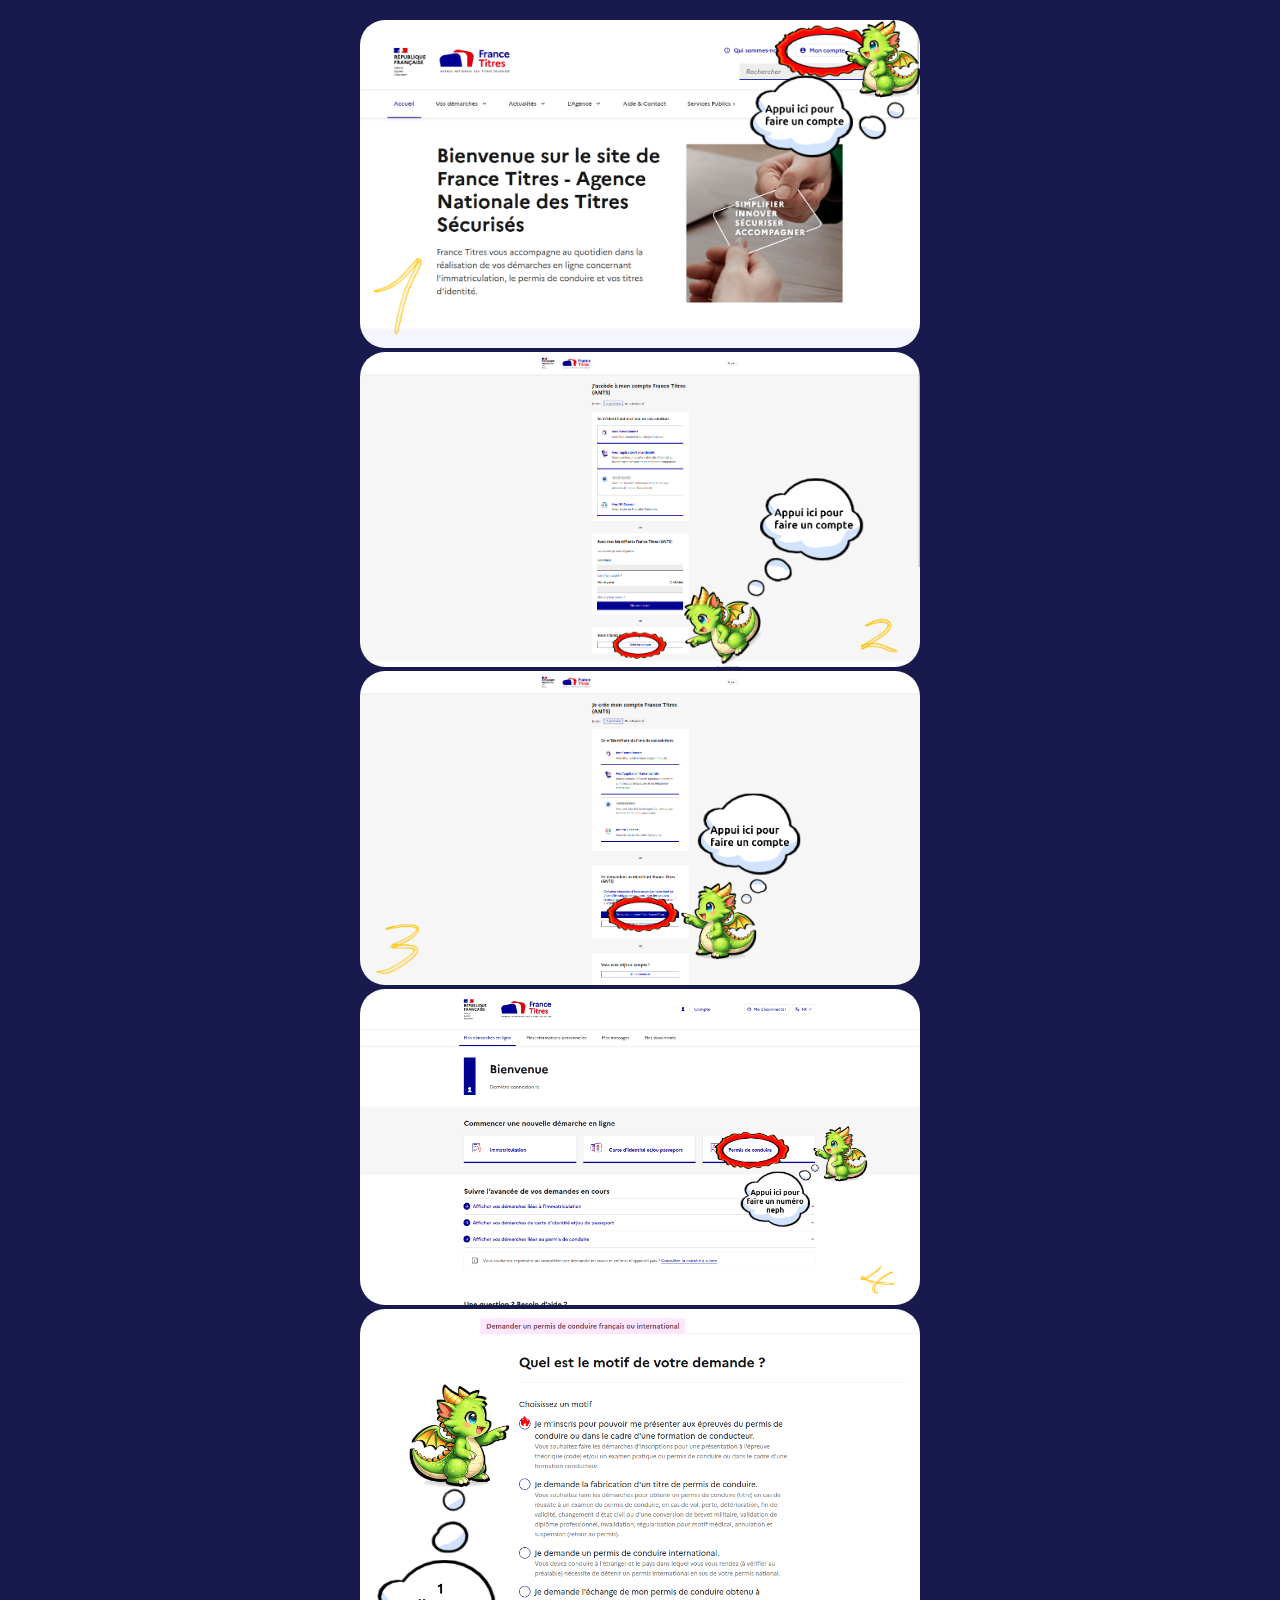
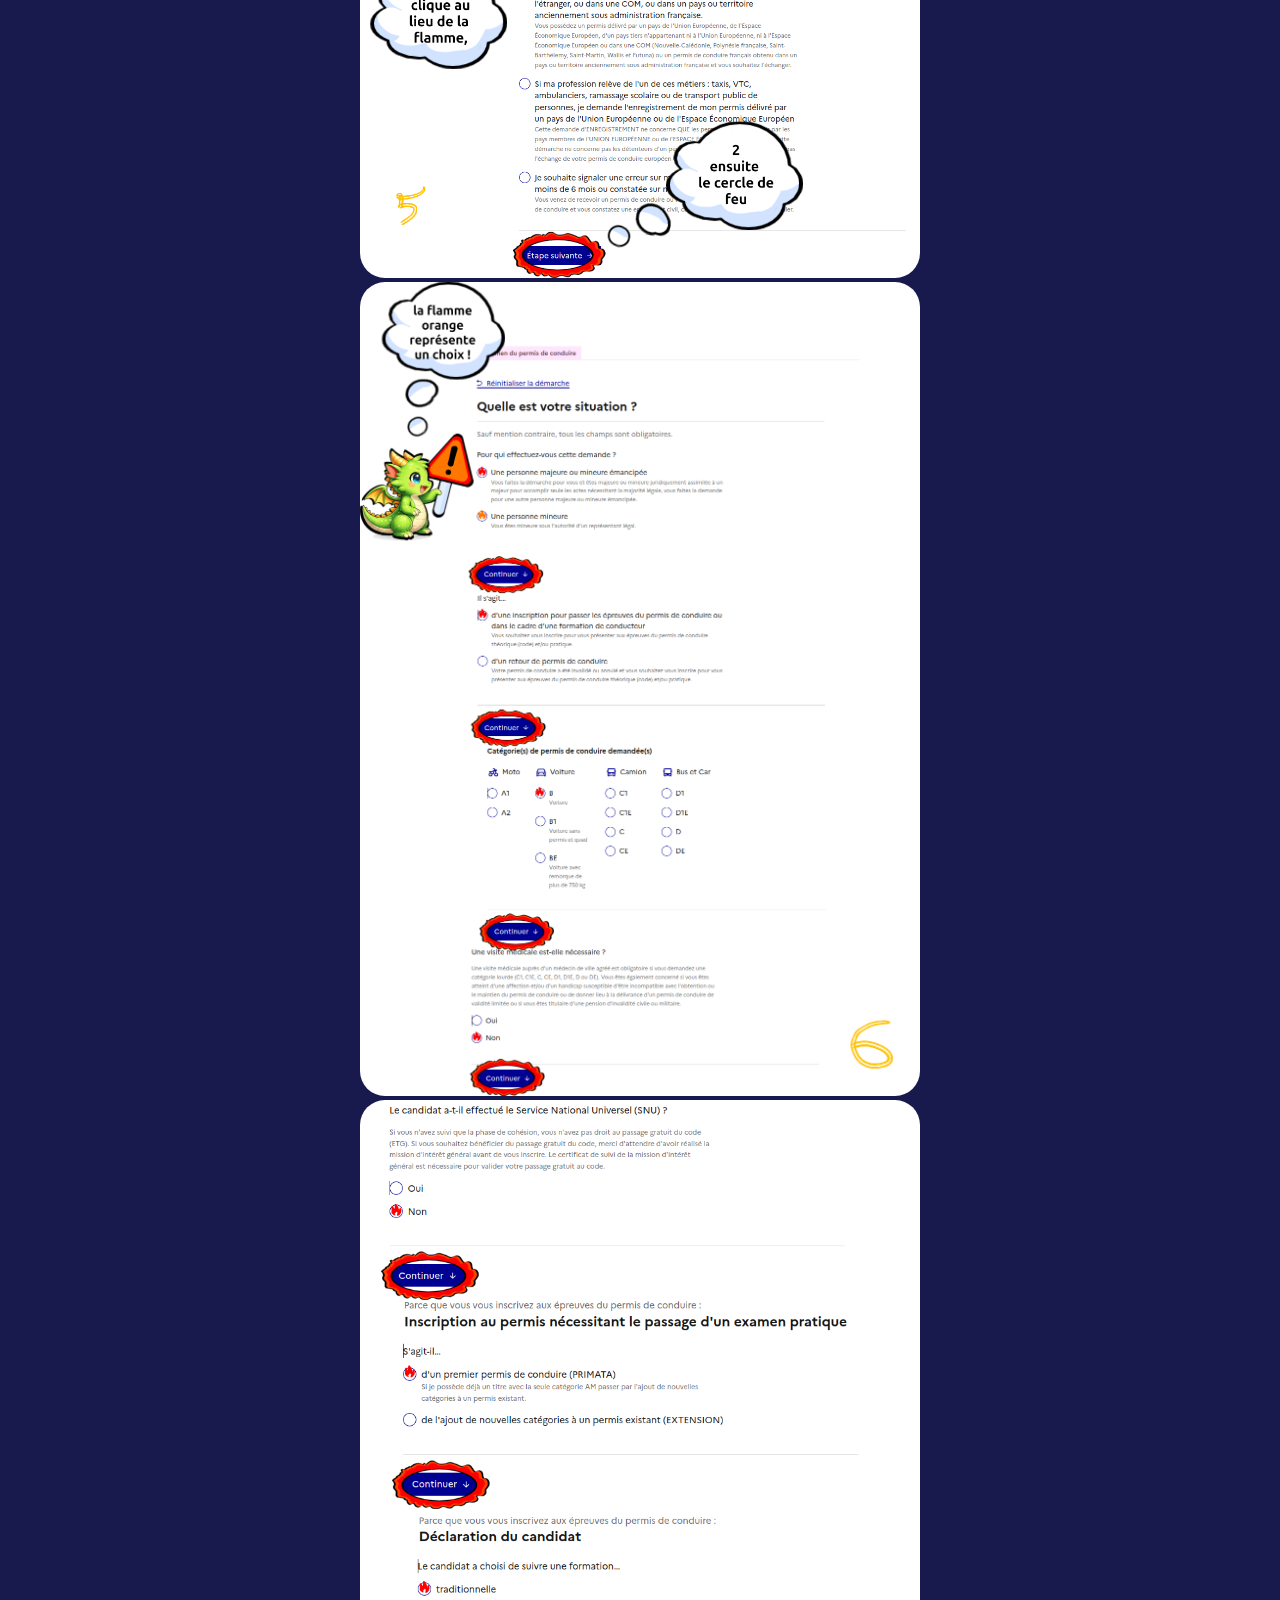
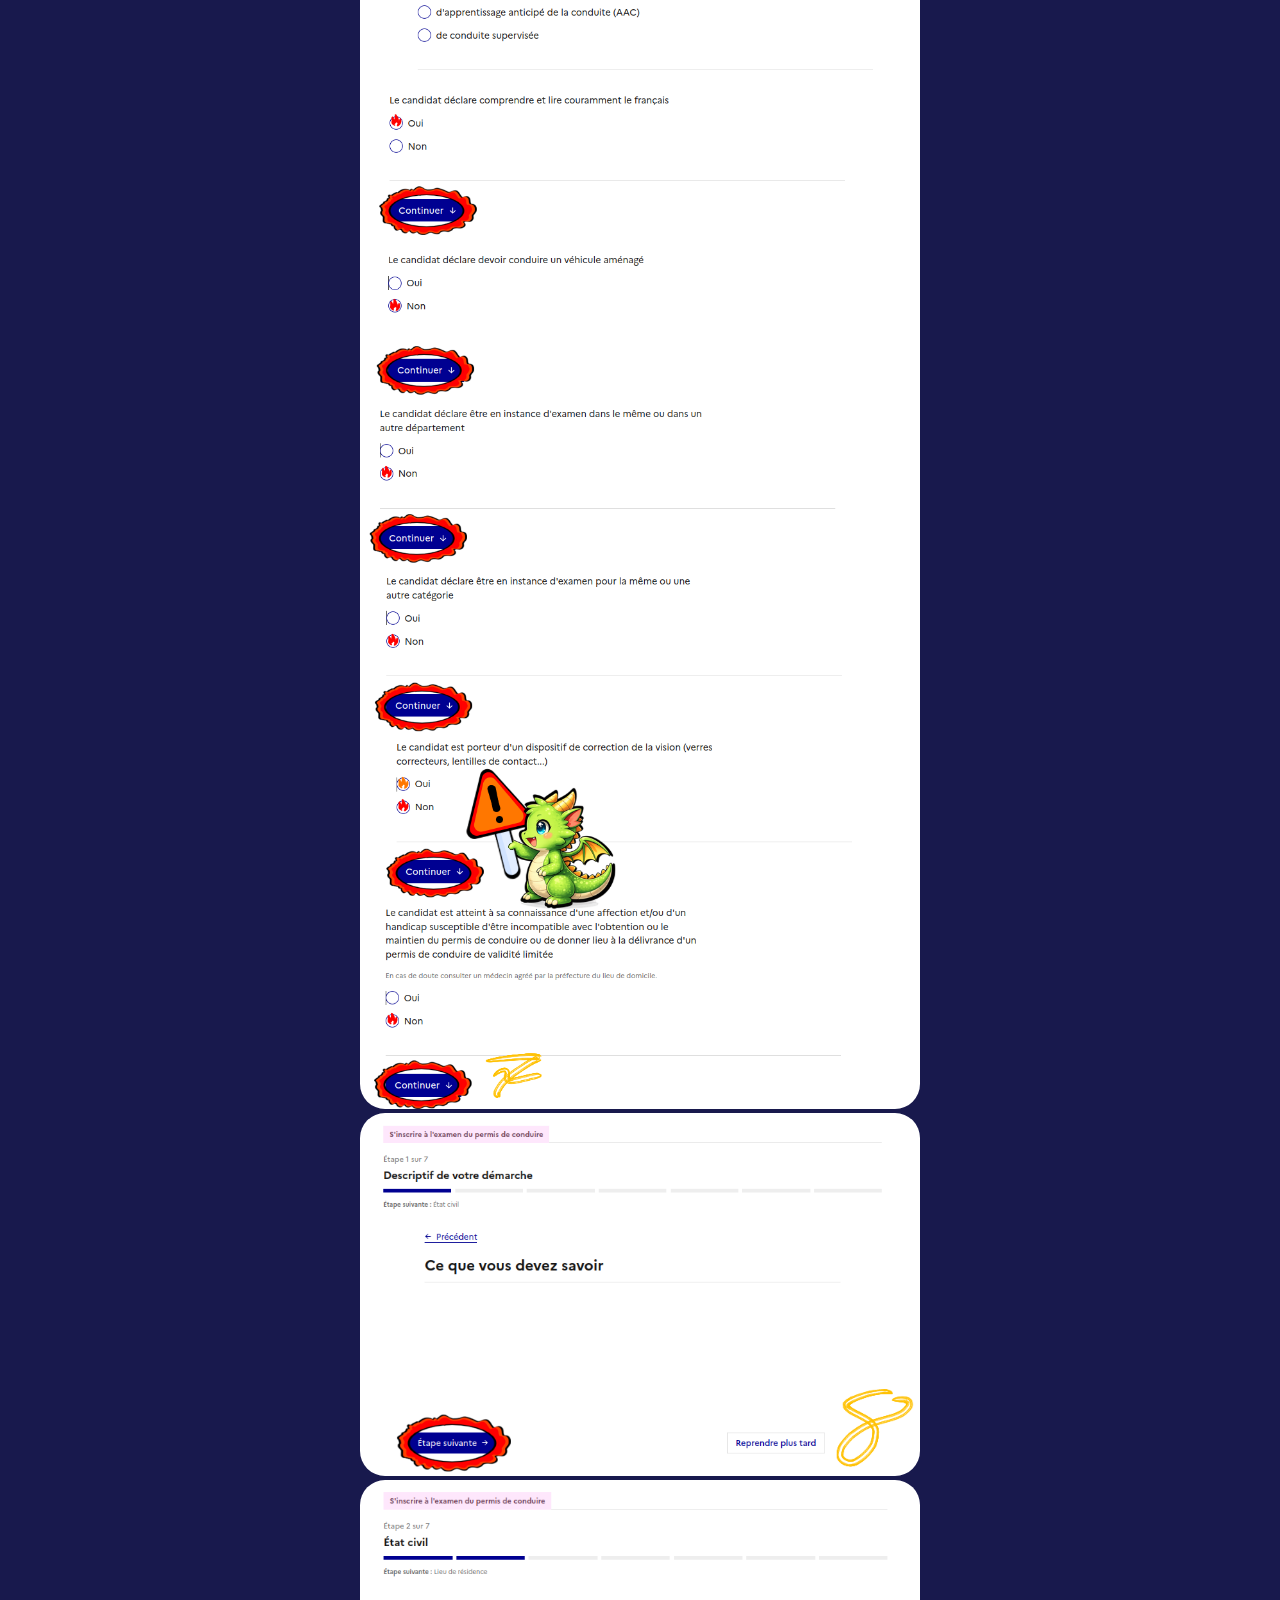
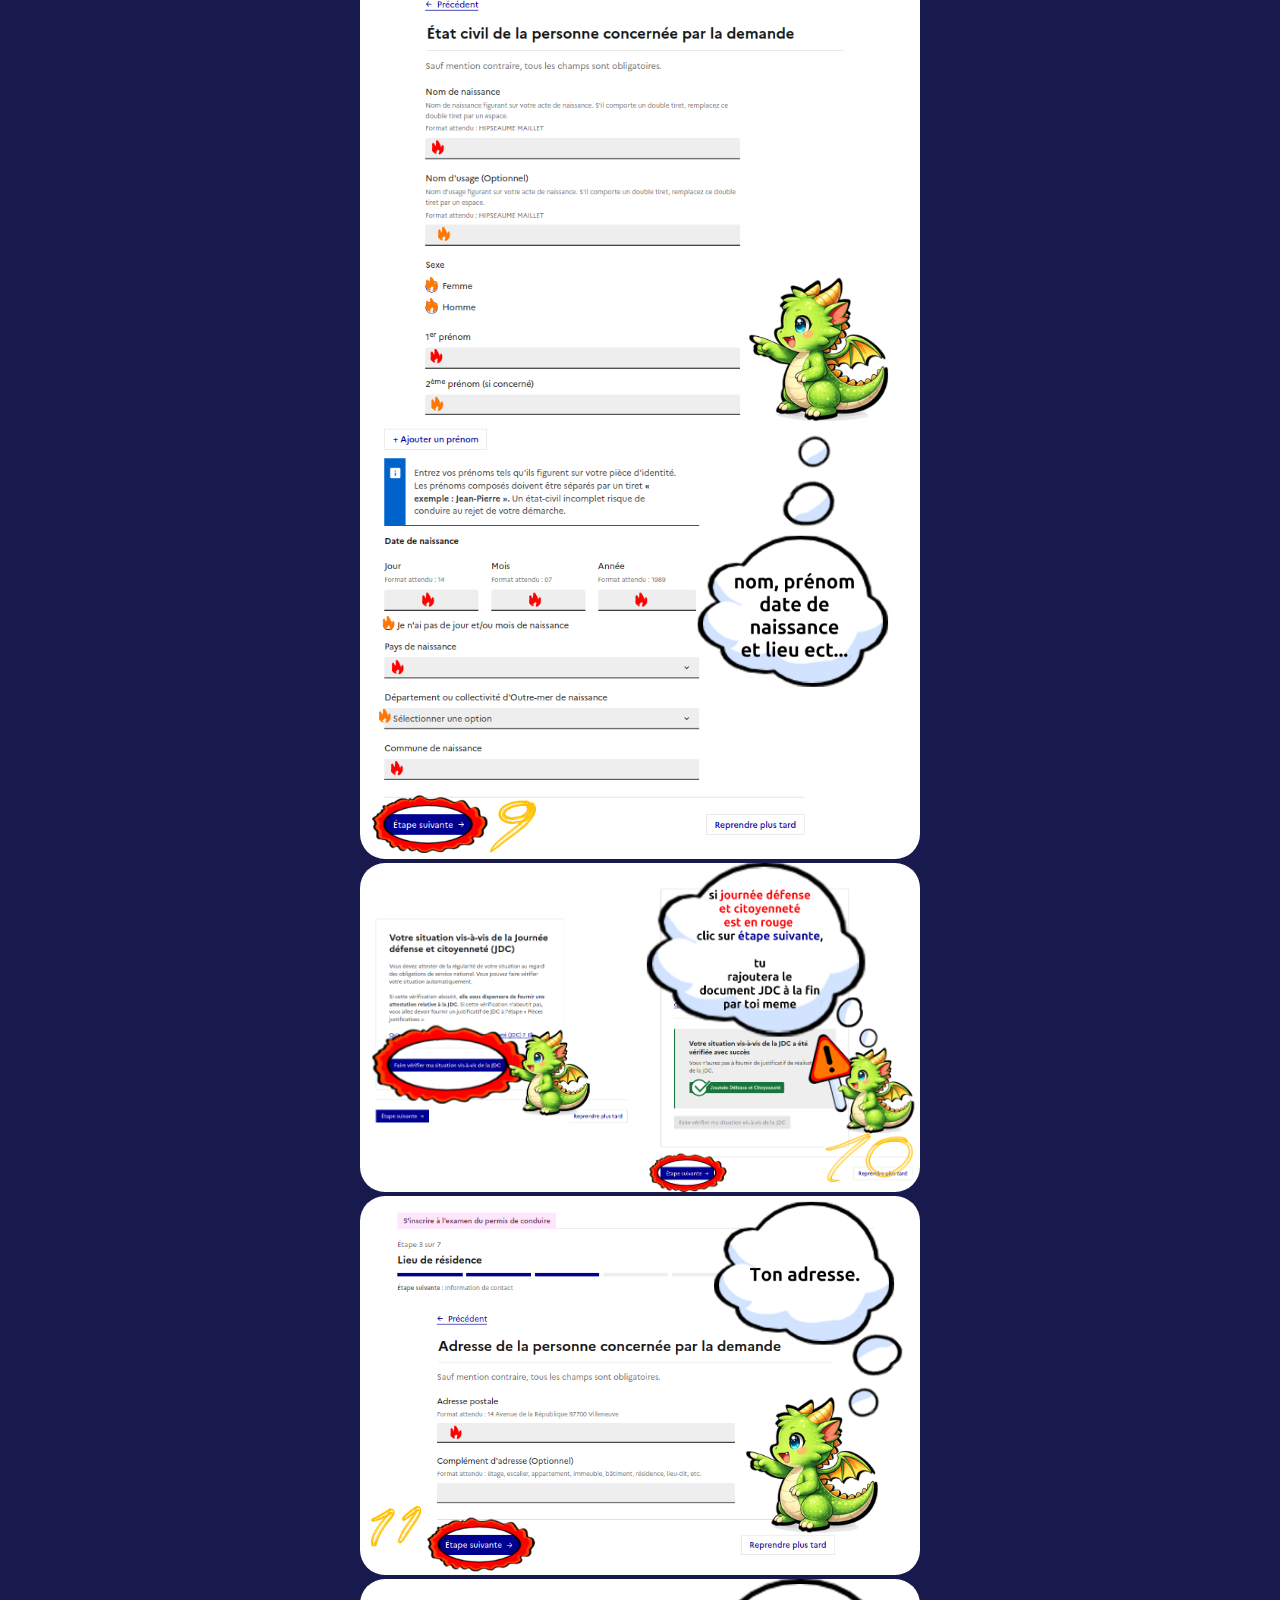
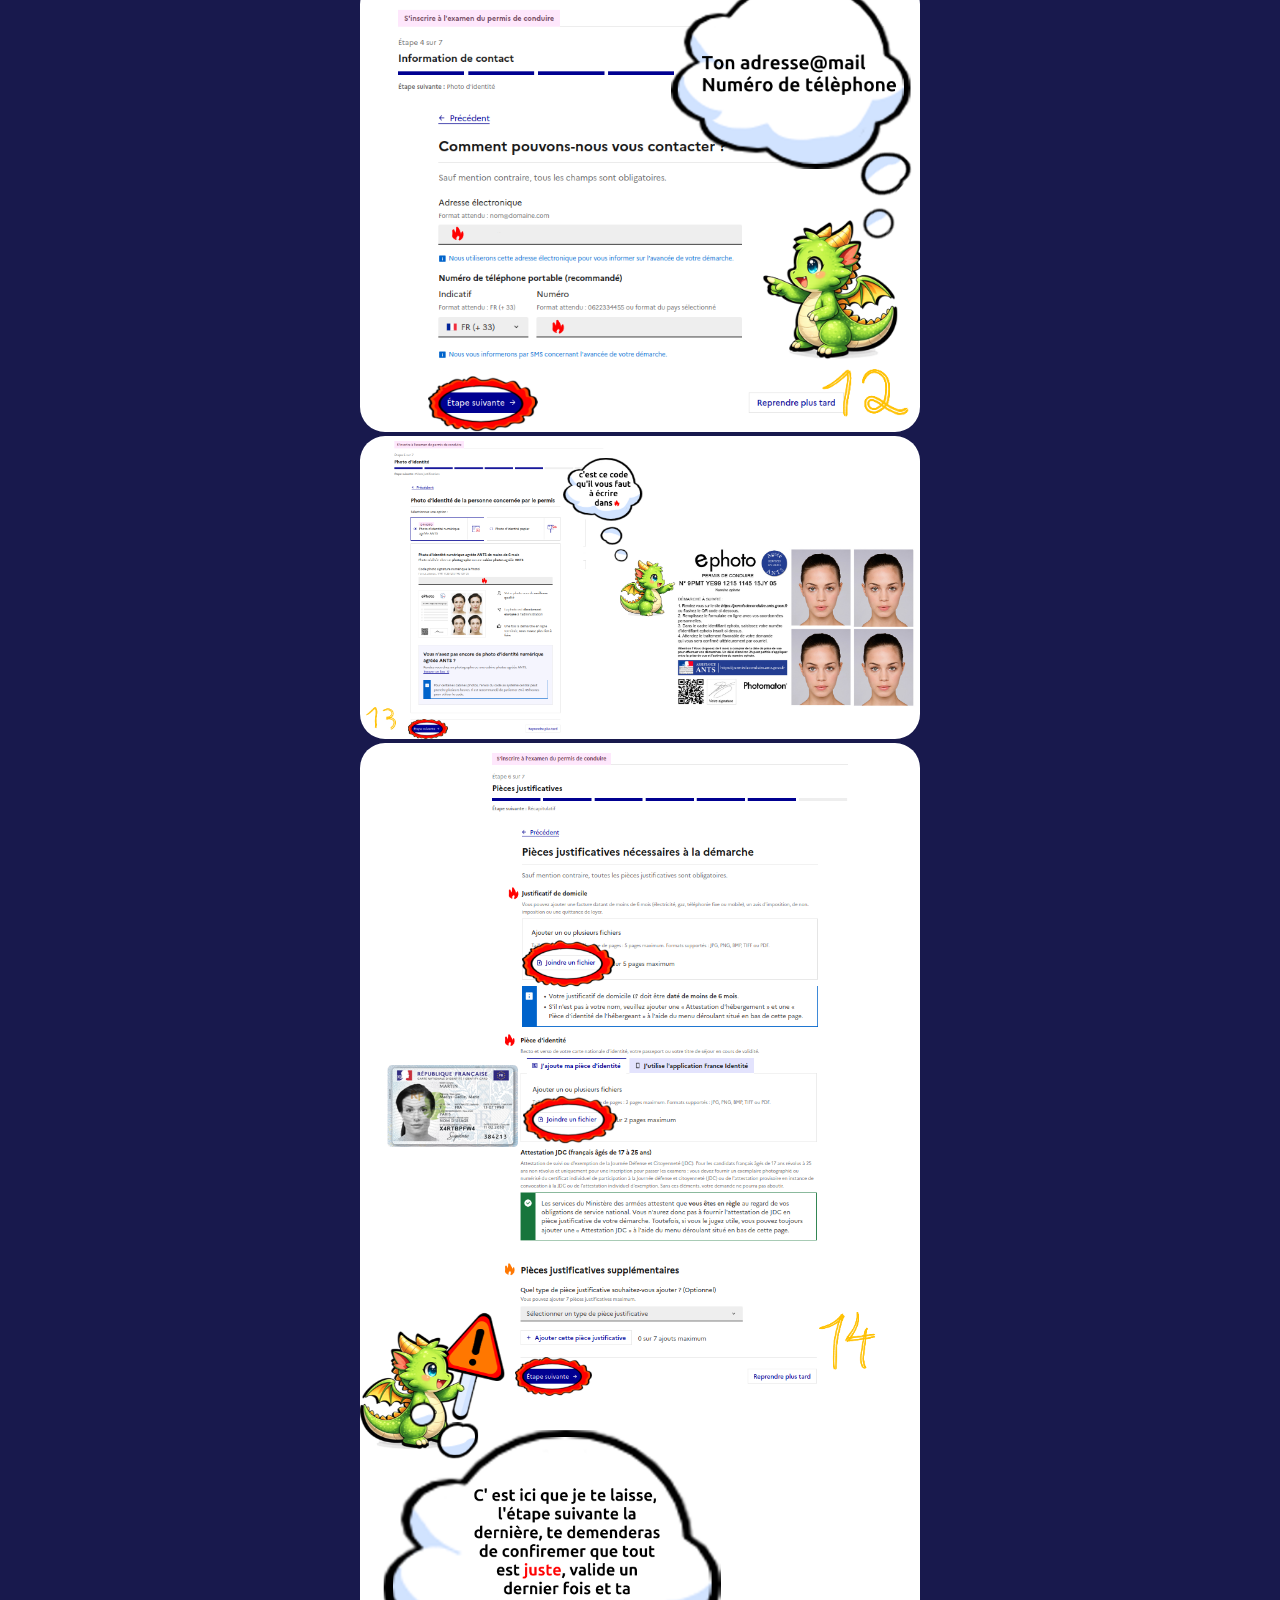
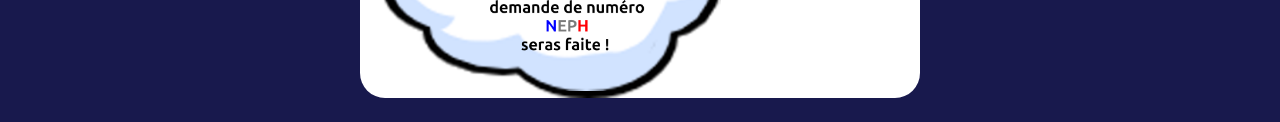
==== commit 03ac819b: "Update index.html" ====
--- a/index.html
+++ b/index.html
@@ -13,59 +13,59 @@
 
         <div id="book">
             <div class="my-page" id="top">
-                <img src="image/1.png">
+                <img src="image/1neph.png">
             </div>
 
             <div class="my-page">
-                <img src="image/2.png">
+                <img src="image/2neph.png">
             </div>
 
             <div class="my-page">
-                <img src="image/3.png">
+                <img src="image/3neph.png">
             </div>
 
             <div class="my-page">
-                <img src="image/4.png">
+                <img src="image/4neph.png">
             </div>
 
             <div class="my-page">
-                <img src="image/5.png">
+                <img src="image/5neph.png">
             </div>
 
             <div class="my-page">
-                <img src="image/6.png">
+                <img src="image/6neph.png">
             </div>
 
             <div class="my-page">
-                <img src="image/7.png">
+                <img src="image/7neph.png">
             </div>
             <div class="my-page">
-                <img src="image/8.png">
+                <img src="image/8neph.png">
             </div>
 
             <div class="my-page">
-                <img src="image/9.png">
+                <img src="image/9neph.png">
             </div>
 
             <div class="my-page">
-                <img src="image/10.png">
+                <img src="image/10neph.png">
             </div>
 
             <div class="my-page">
-                <img src="image/11.png">
+                <img src="image/11neph.png">
             </div>
 
             <div class="my-page">
-                <img src="image/12.png">
+                <img src="image/12neph.png">
             </div>
 
 
             <div class="my-page">
-                <img src="image/13.png">
+                <img src="image/13neph.png">
             </div>
 
             <div class="my-page" >
-                <img src="image/14.png">
+                <img src="image/14neph.png">
             </div>
 
 
--- a/style.css
+++ b/style.css
@@ -7,7 +7,7 @@
     display: flex;
     flex-direction: column;
     align-items: center;
-    background: #ffffff;
+    background: #18194d;
     font-family: Arial, sans-serif;
     overflow-x: hidden;
 }
@@ -94,6 +94,7 @@
 .my-page img {
     width: 100%;
     height: auto;
+    border-radius: 25px;
 }
 
 /* Fix */
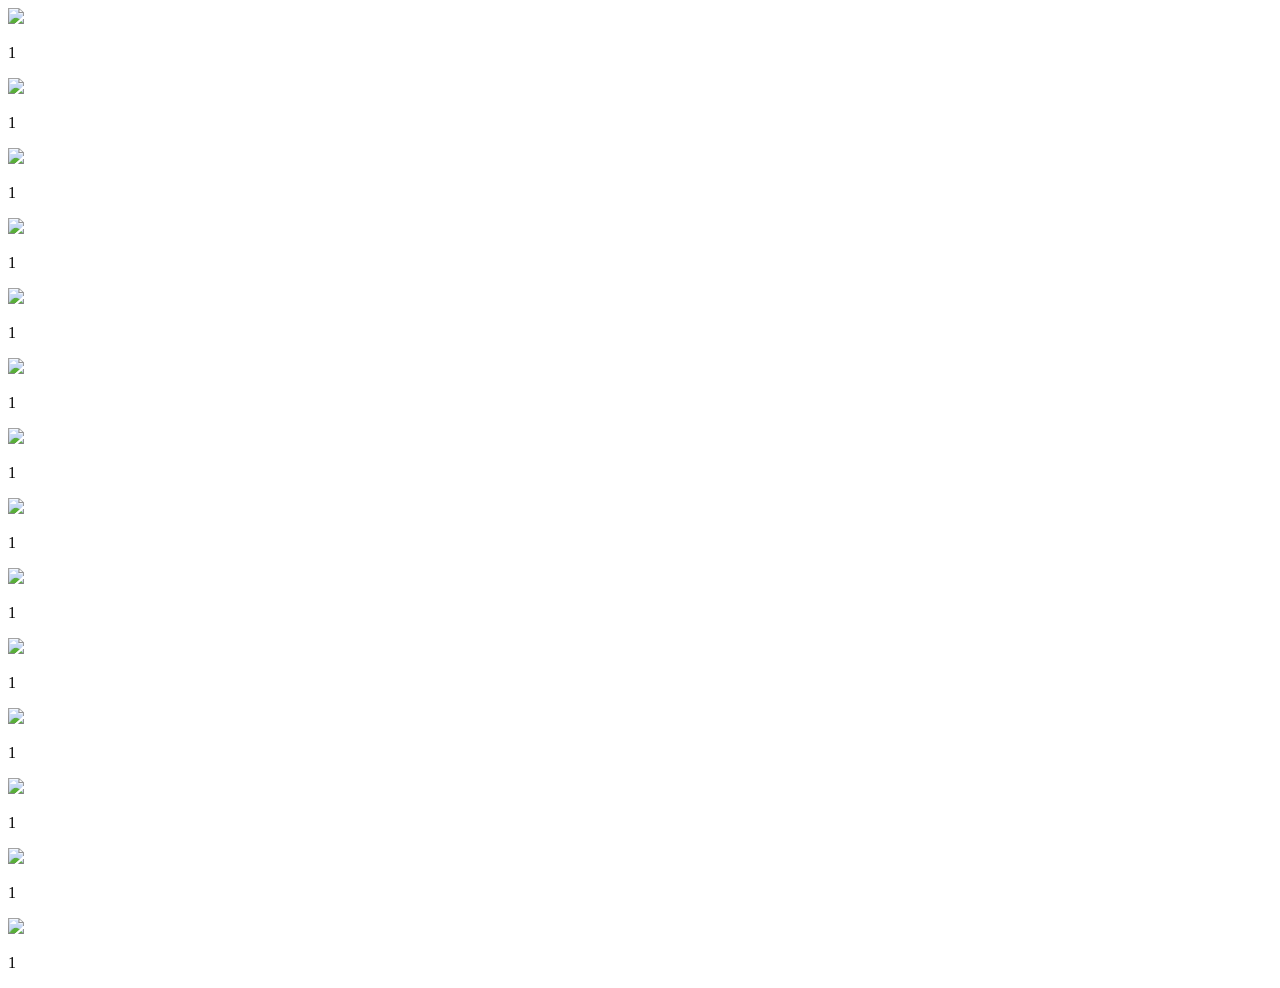
==== commit cf10341b: "Add files via upload" ====
--- a/index.html
+++ b/index.html
@@ -2,7 +2,7 @@
 <html lang="fr">
 <head>
     <meta charset="UTF-8">
-    <link rel="stylesheet" href="style.css">
+    <link rel="stylesheet" href="style(1).css">
     <title>Neph tuto</title>
 </head>
     <body>
@@ -13,59 +13,73 @@
 
         <div id="book">
             <div class="my-page" id="top">
-                <img src="image/1neph.png">
+                <img src="image/1.png">
+            <p>1</p>
             </div>
 
             <div class="my-page">
-                <img src="image/2neph.png">
+                <img src="image/2.png">
+            <p>1</p>
             </div>
 
             <div class="my-page">
-                <img src="image/3neph.png">
+                <img src="image/3.png">
+            <p>1</p>
             </div>
 
             <div class="my-page">
-                <img src="image/4neph.png">
+                <img src="image/4.png">
+            <p>1</p>
             </div>
 
             <div class="my-page">
-                <img src="image/5neph.png">
+                <img src="image/5.png">
+            <p>1</p>
             </div>
 
             <div class="my-page">
-                <img src="image/6neph.png">
+                <img src="image/6.png">
+            <p>1</p>
             </div>
 
             <div class="my-page">
-                <img src="image/7neph.png">
+                <img src="image/7.png">
+            <p>1</p>
             </div>
             <div class="my-page">
-                <img src="image/8neph.png">
+                <img src="image/8.png">
+            <p>1</p>
             </div>
 
             <div class="my-page">
-                <img src="image/9neph.png">
+                <img src="image/9.png">
+            <p>1</p>
             </div>
 
             <div class="my-page">
-                <img src="image/10neph.png">
+                <img src="image/10.png">
+            <p>1</p>
             </div>
 
             <div class="my-page">
-                <img src="image/11neph.png">
+                <img src="image/11.png">
+            <p>1</p>
             </div>
 
             <div class="my-page">
-                <img src="image/12neph.png">
+                <img src="image/12.png">
+            <p>1</p>
             </div>
 
 
             <div class="my-page">
-                <img src="image/13neph.png">
+                <img src="image/13.png">
+            <p>1</p>
             </div>
 
             <div class="my-page" >
-                <img src="image/14neph.png">
+                <img src="image/14.png">
+            <p>1</p>
             </div>
 
 
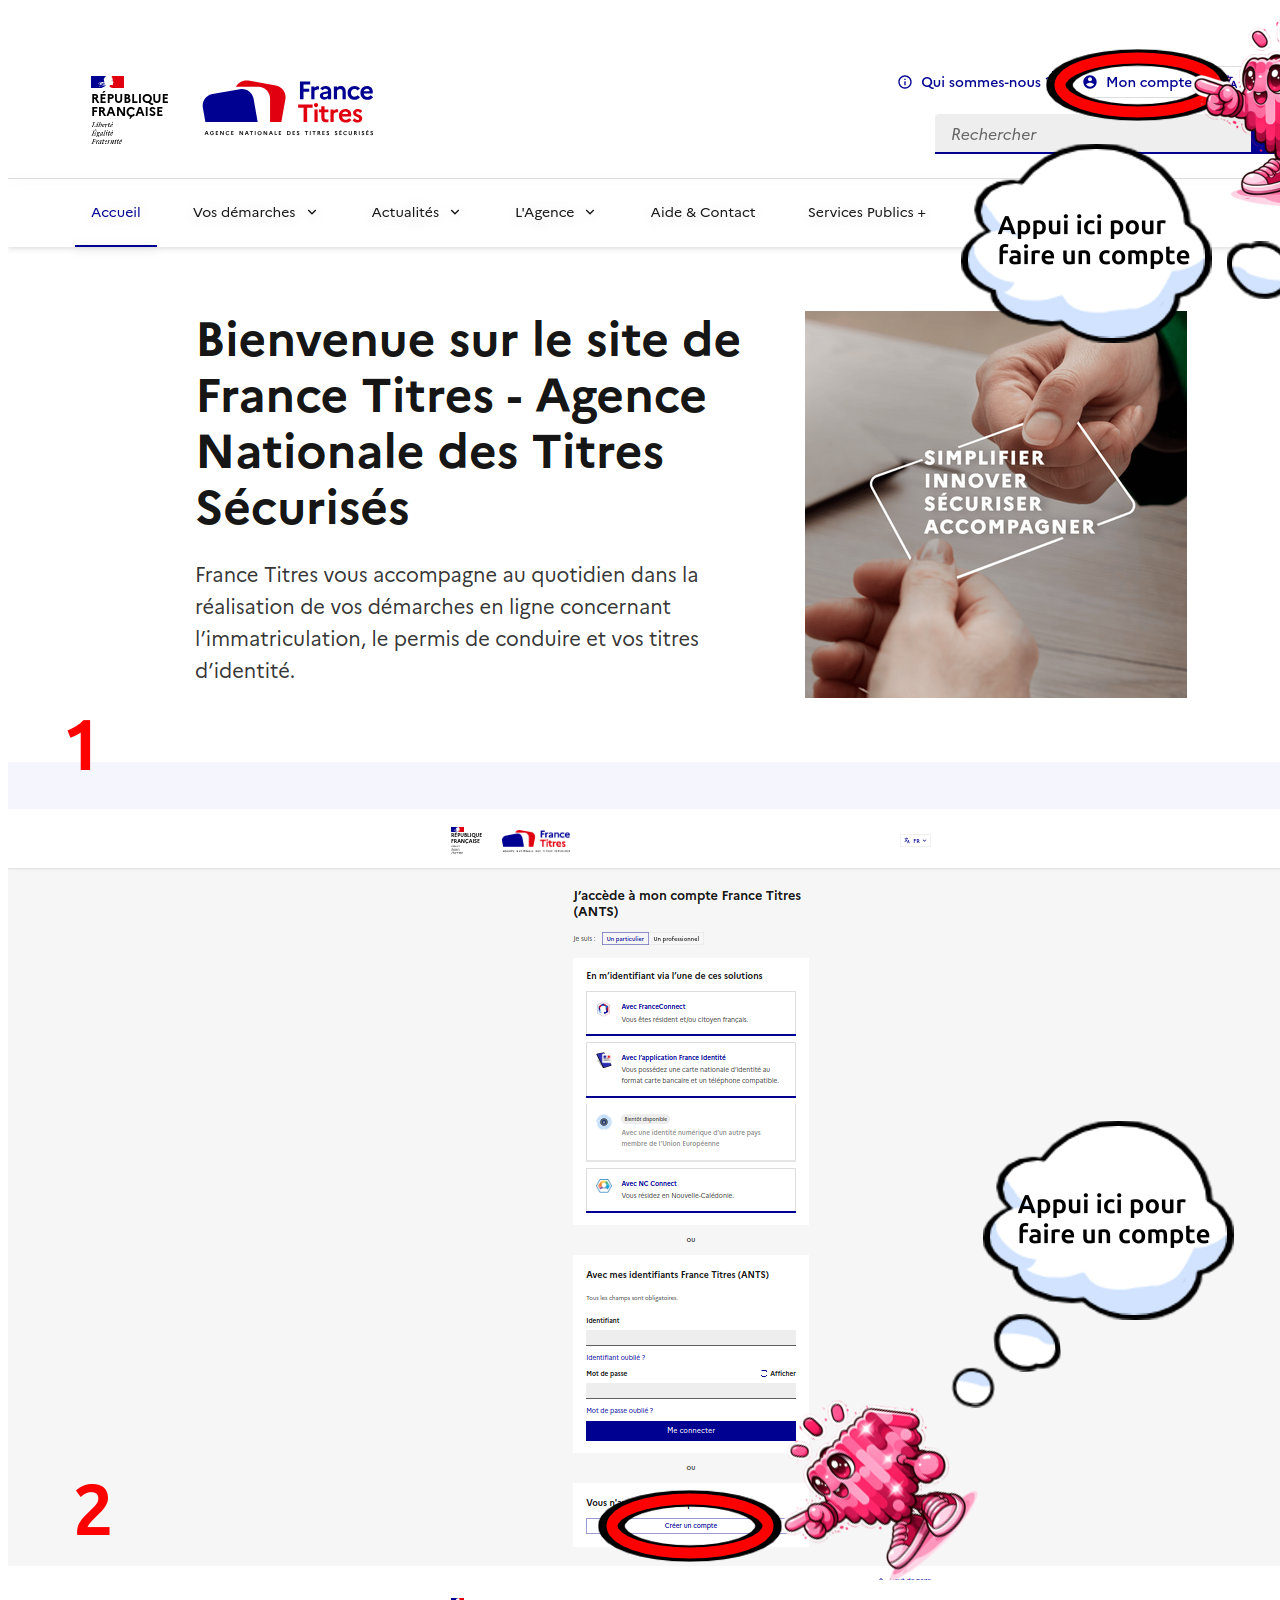
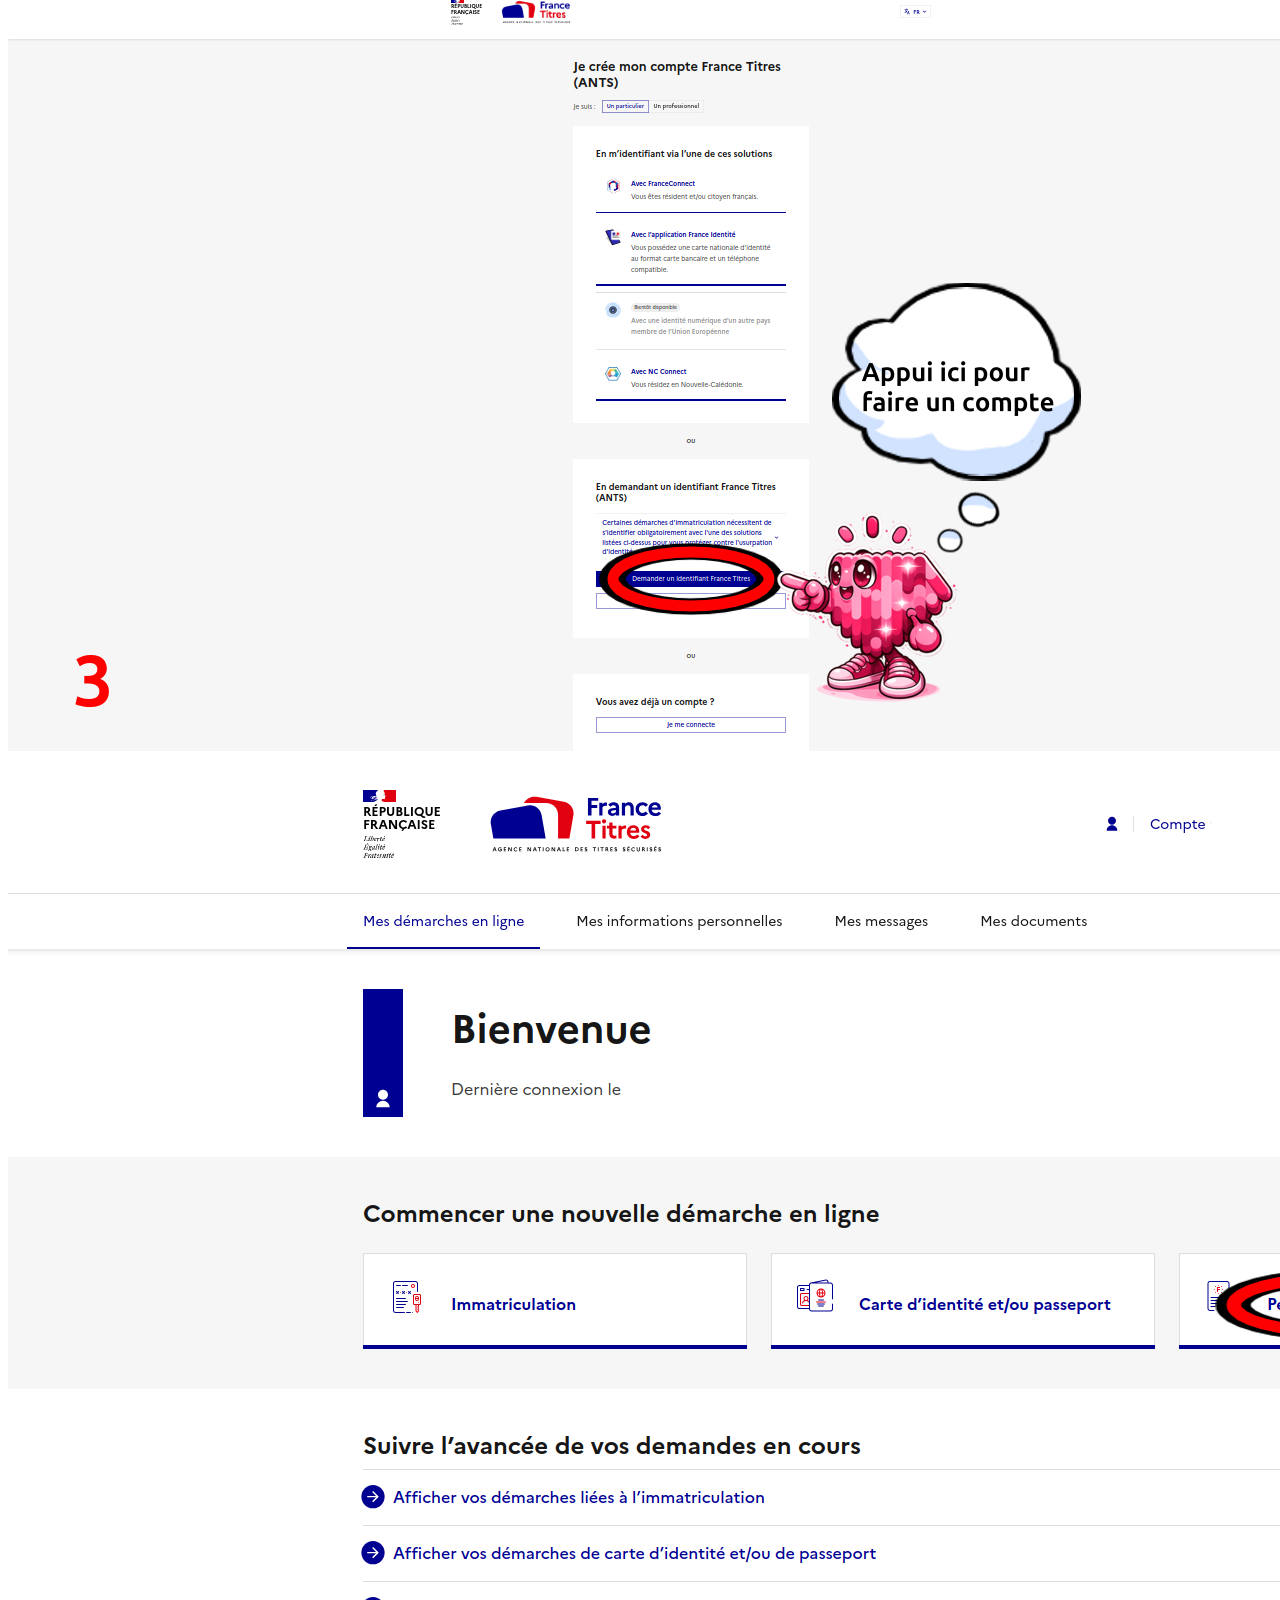
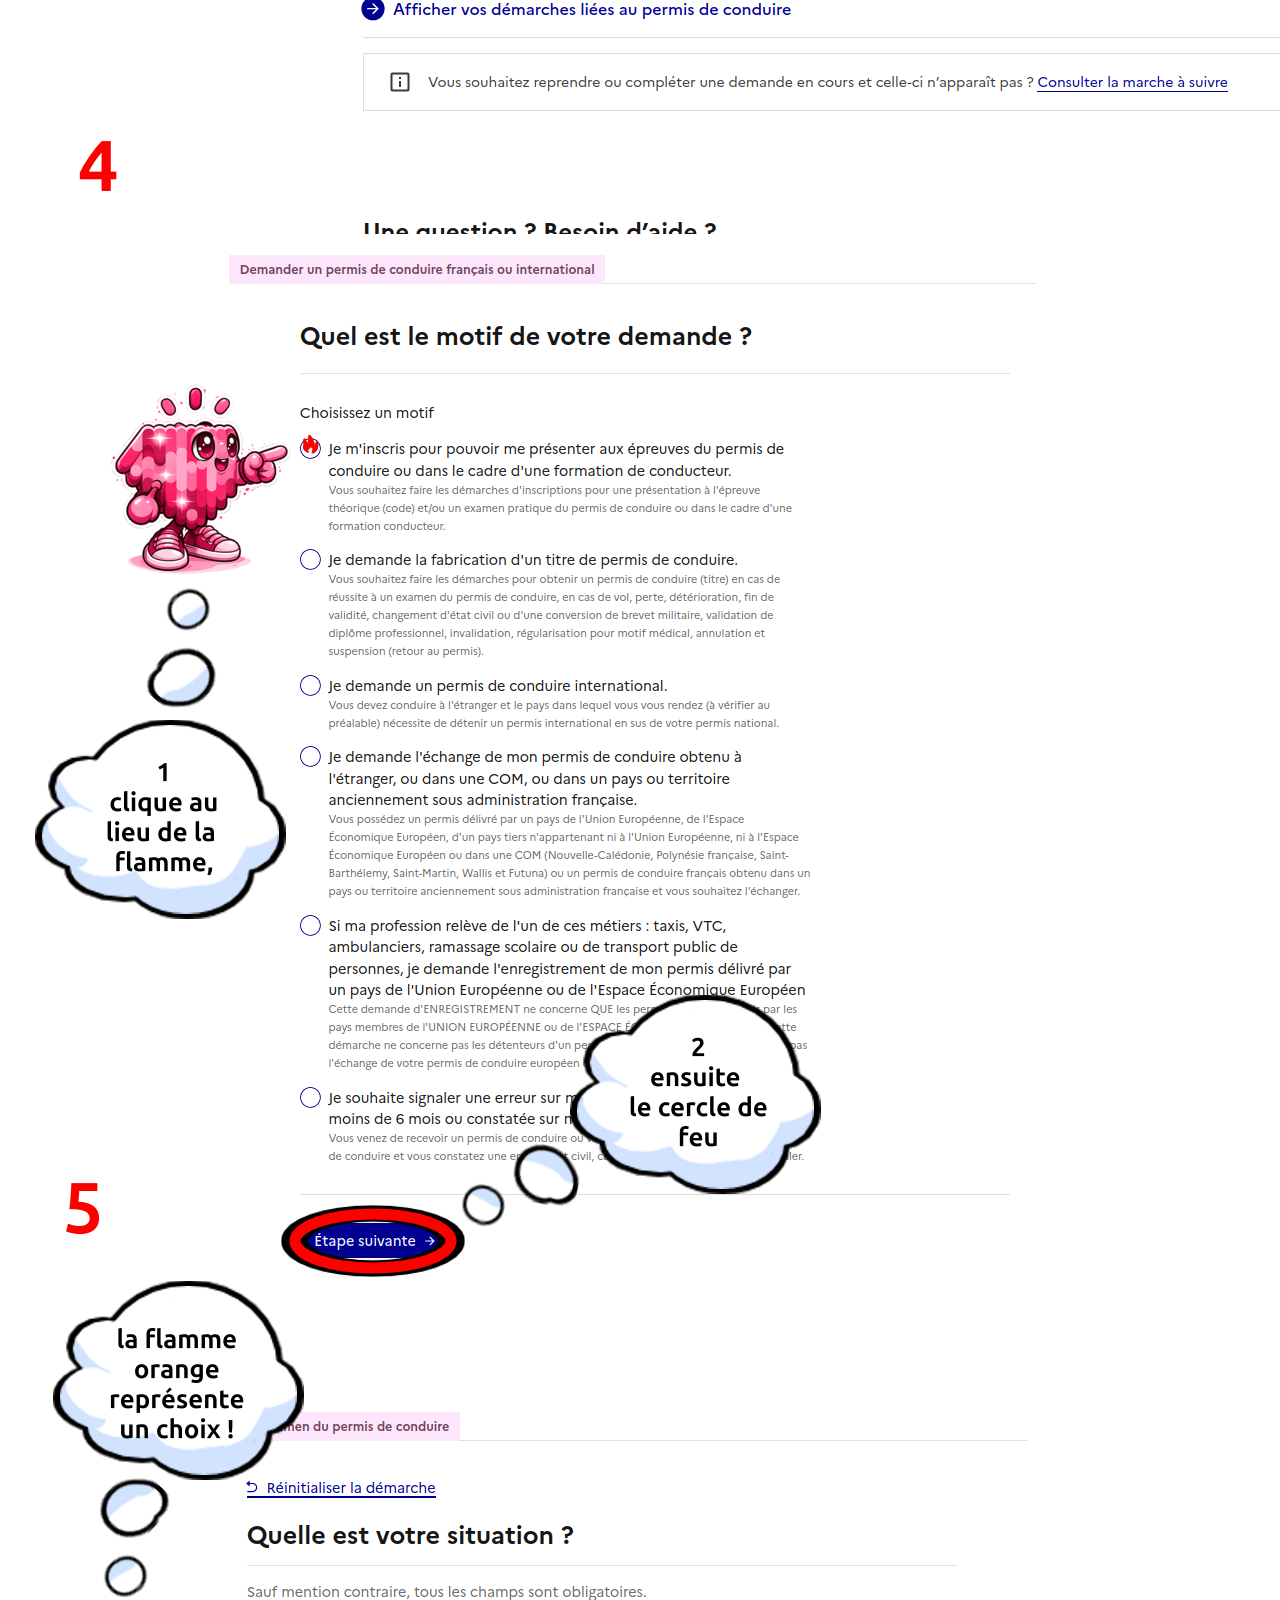
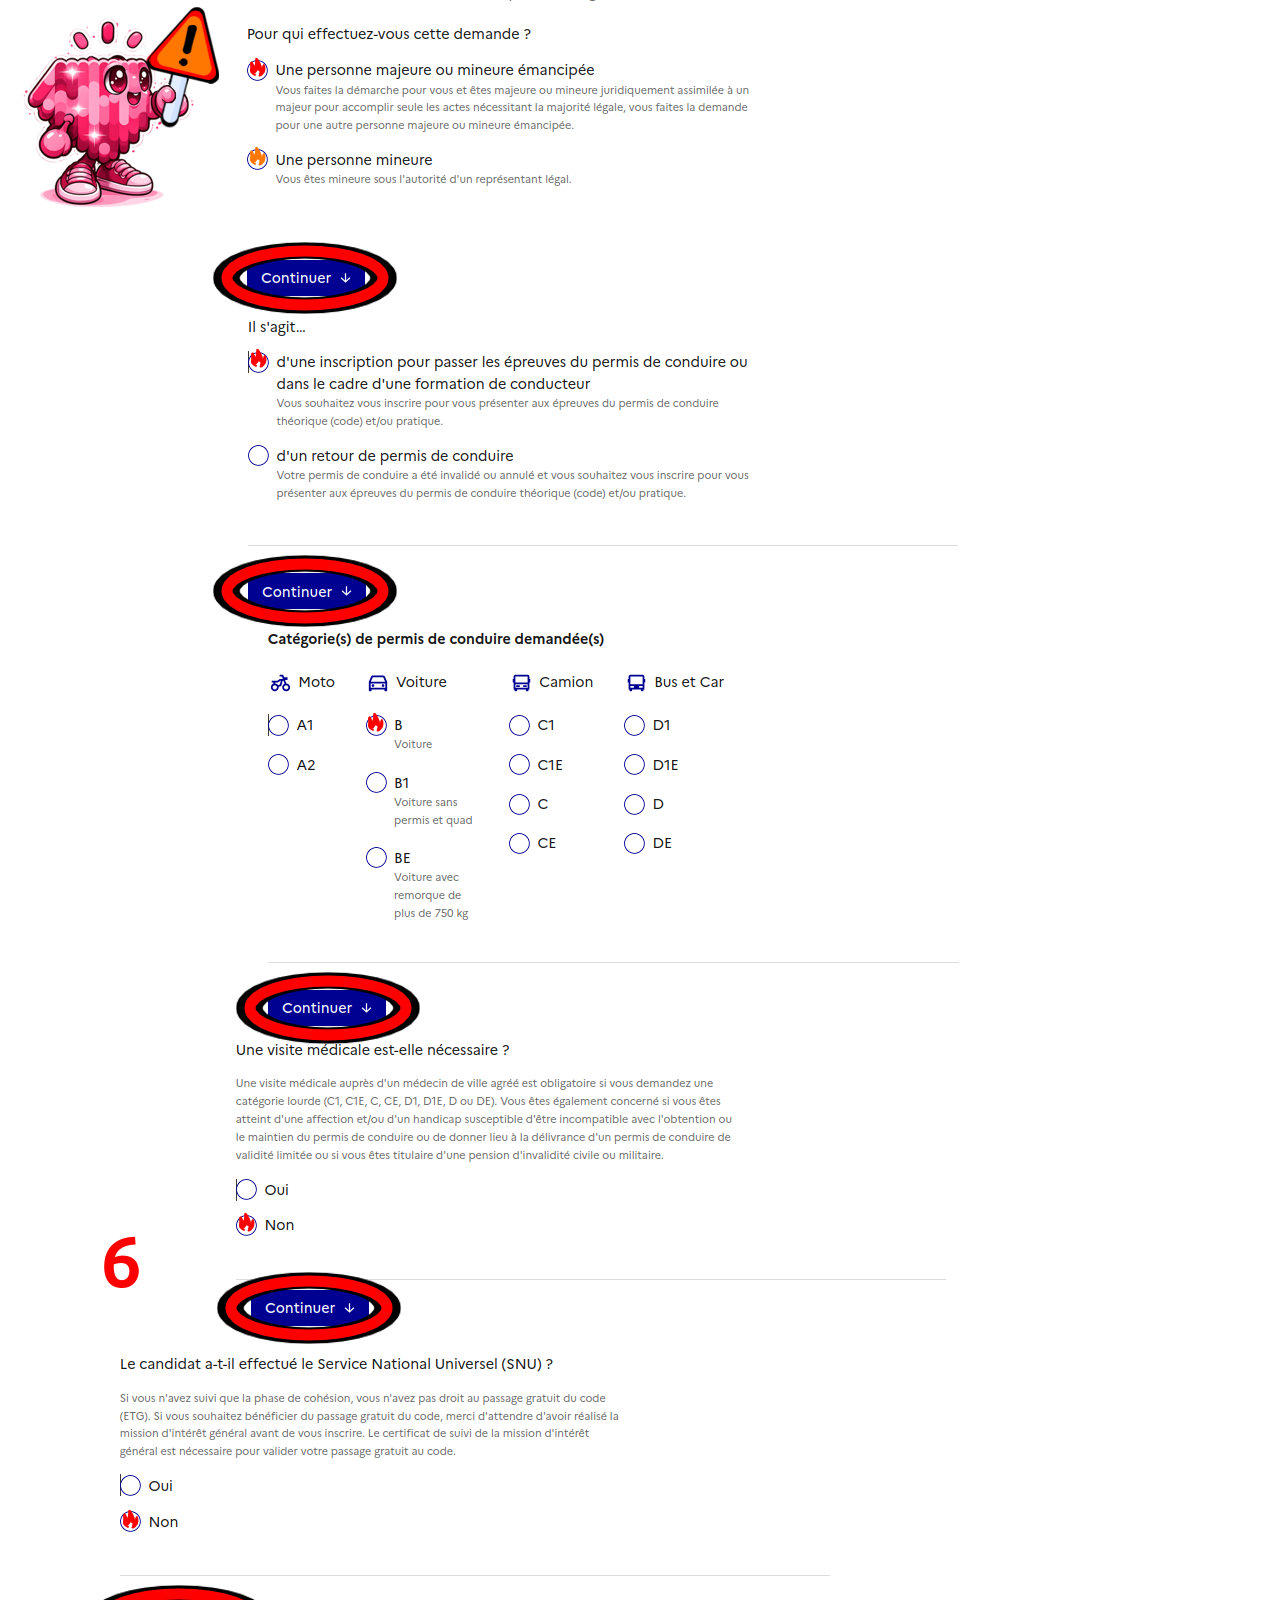
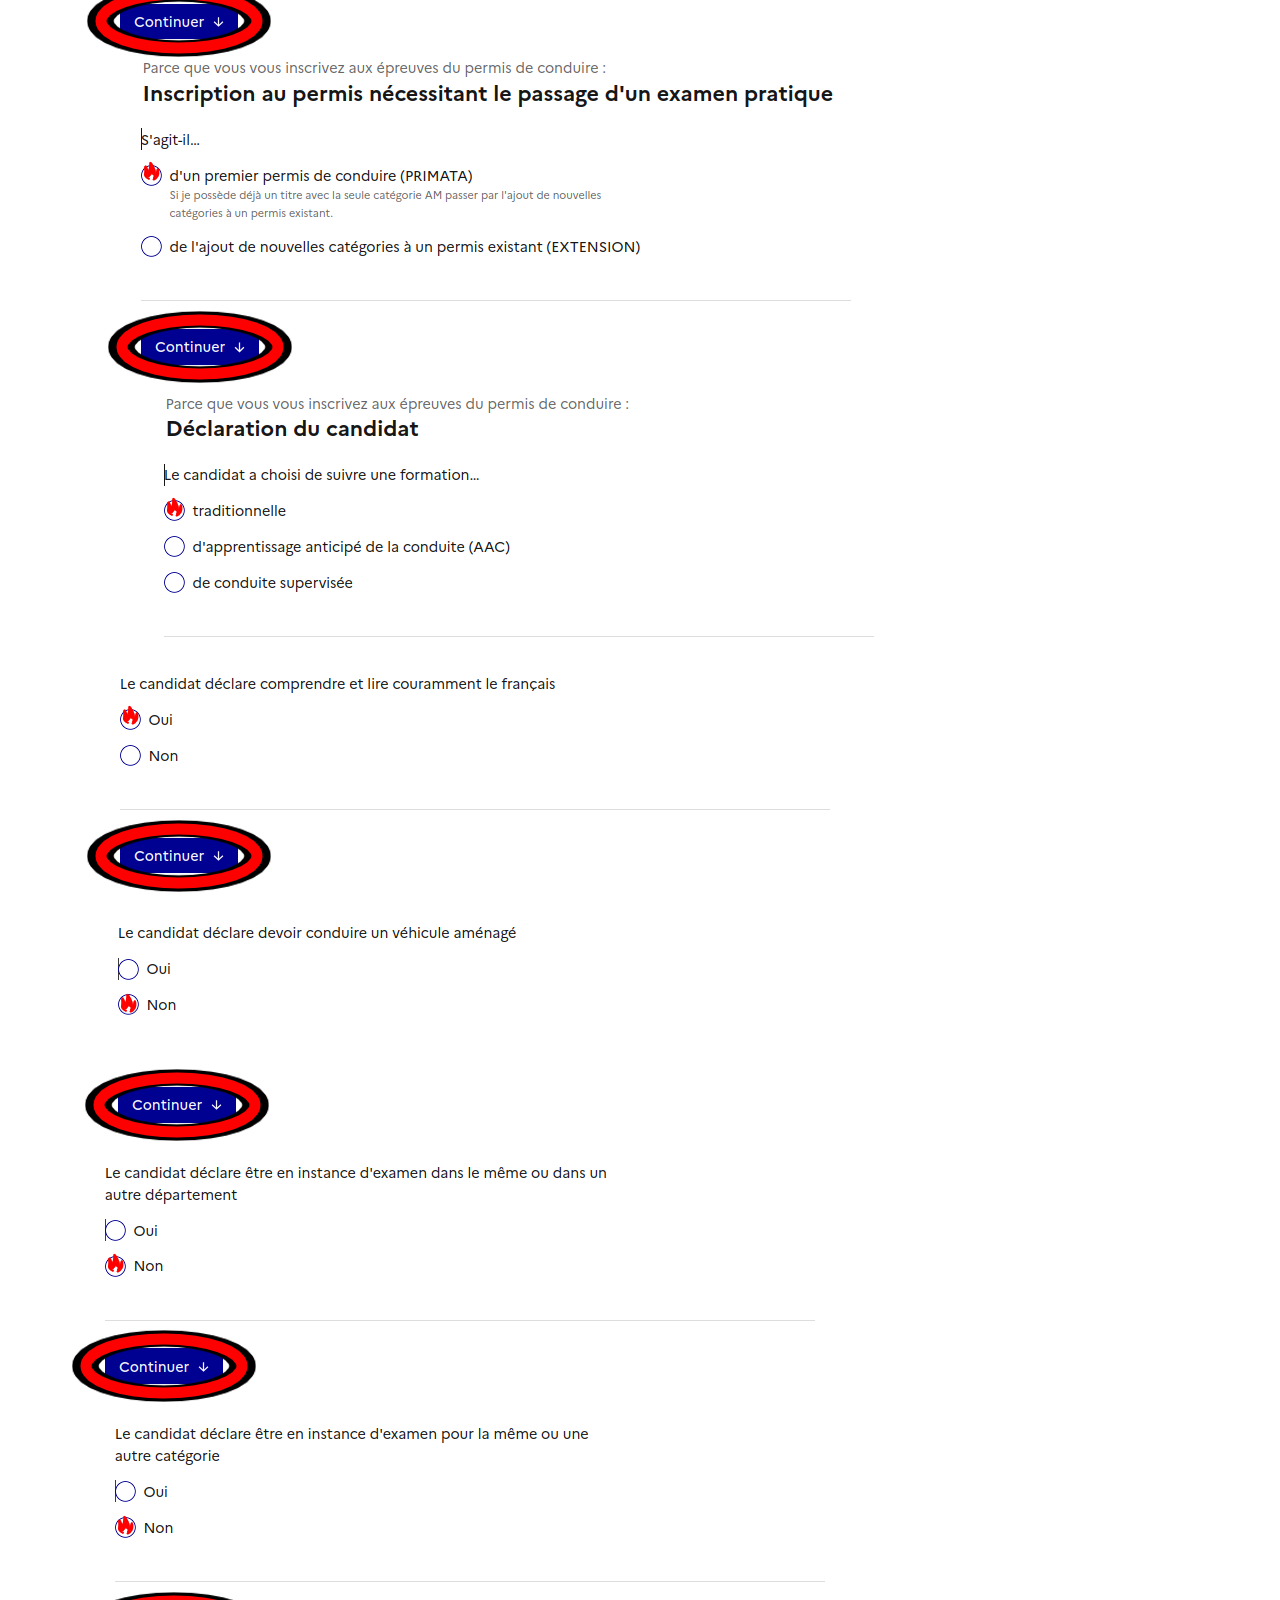
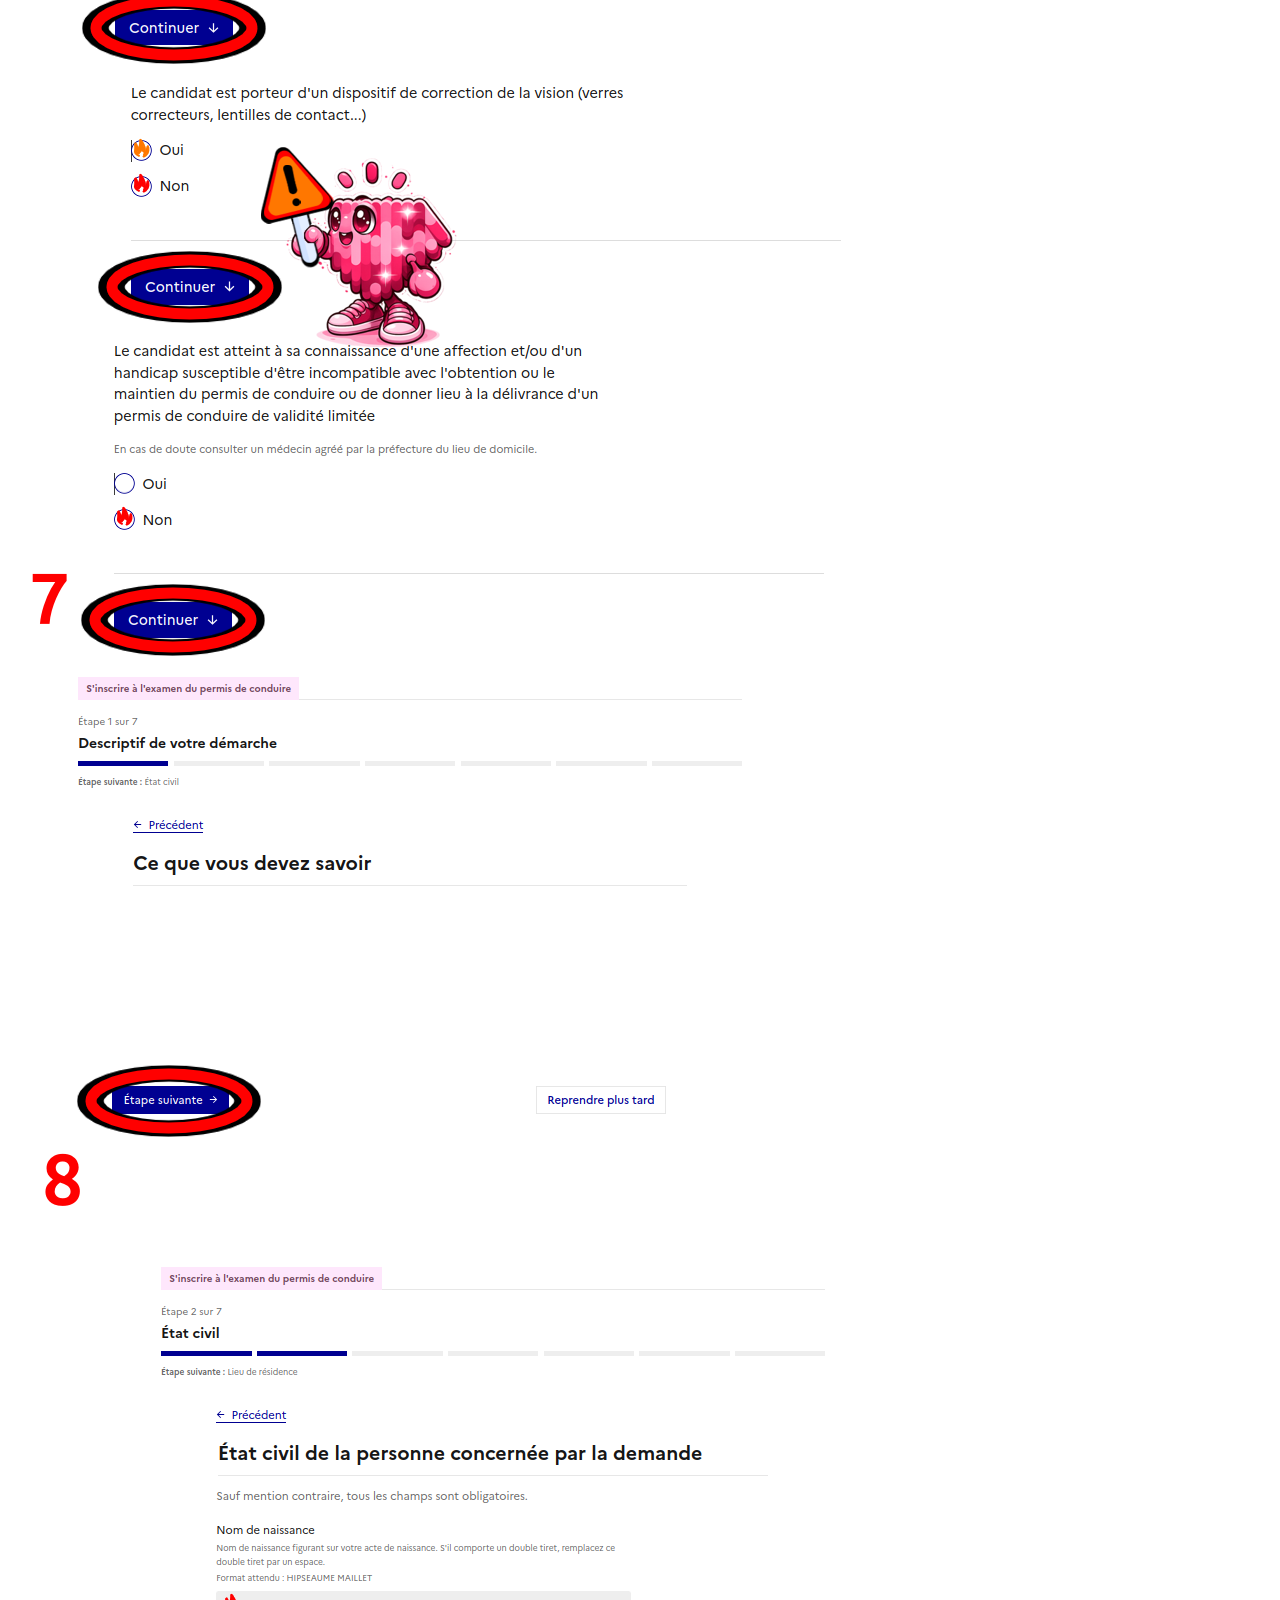
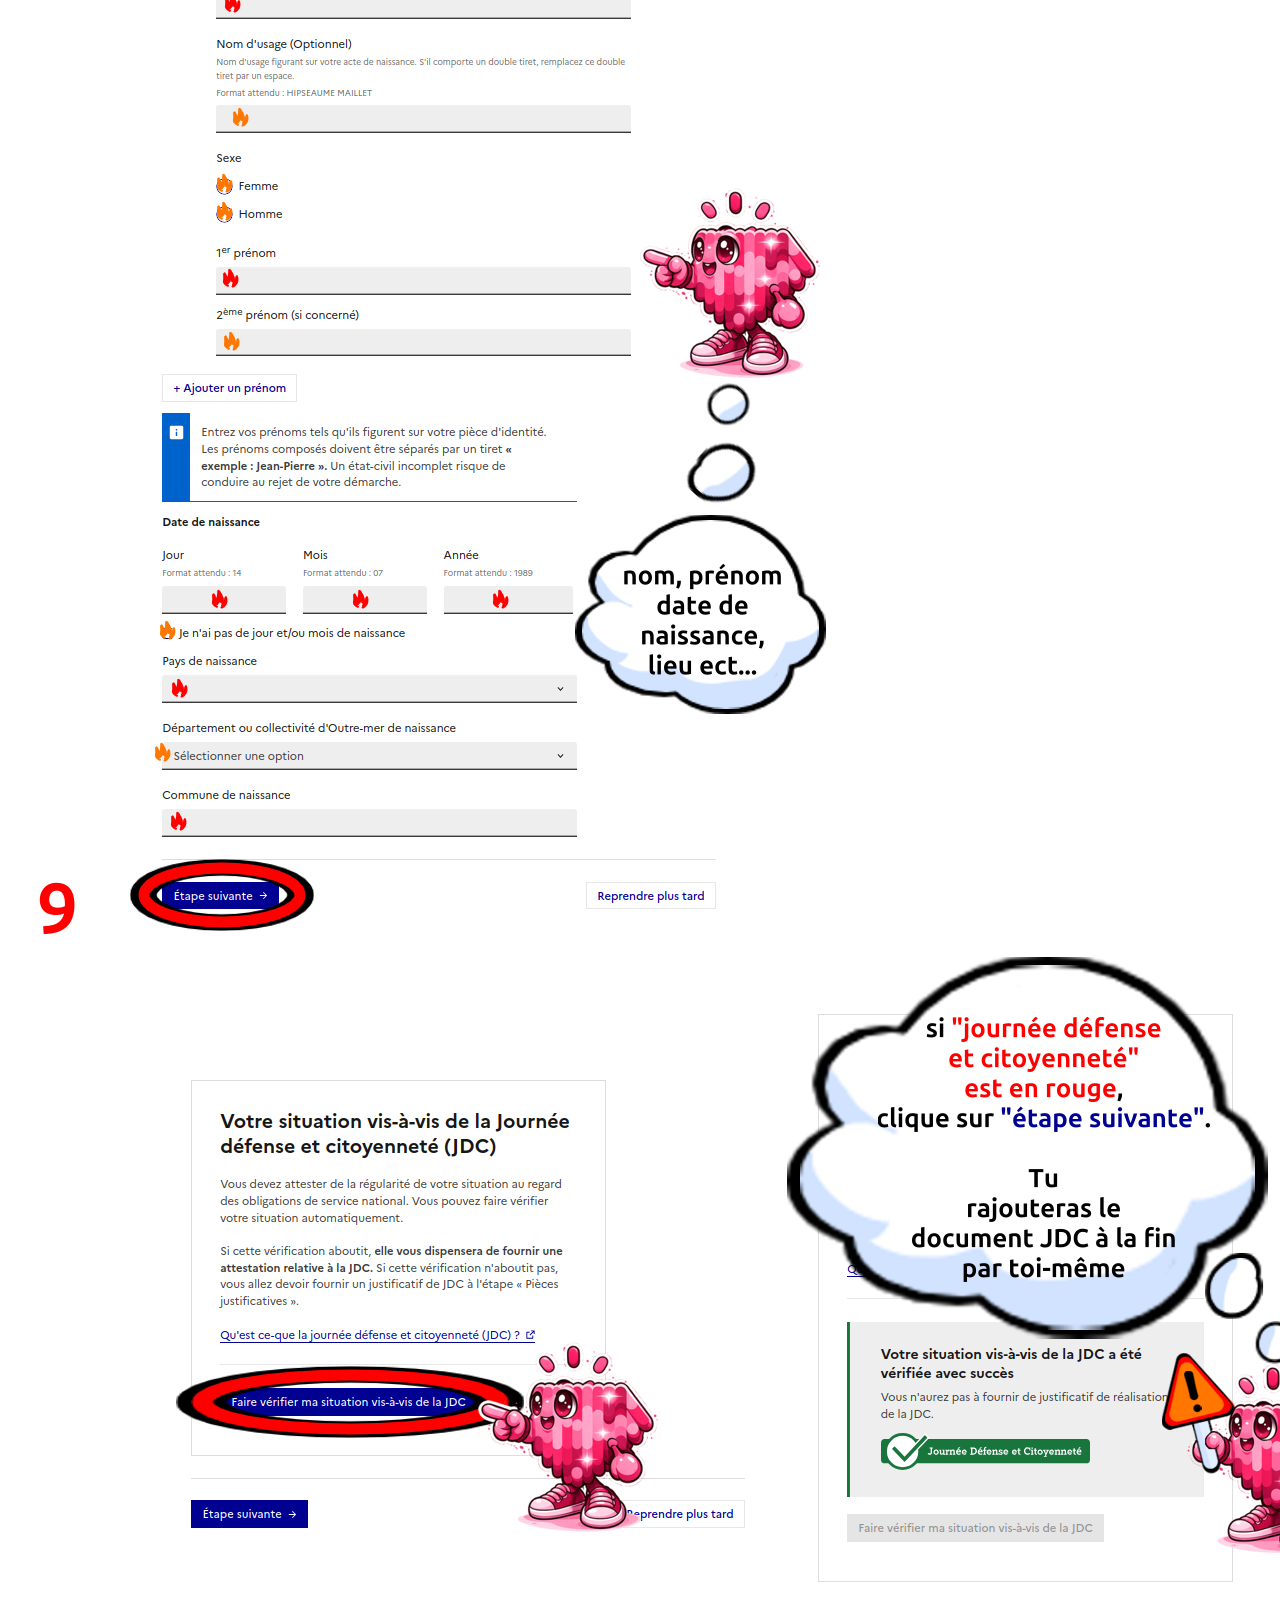
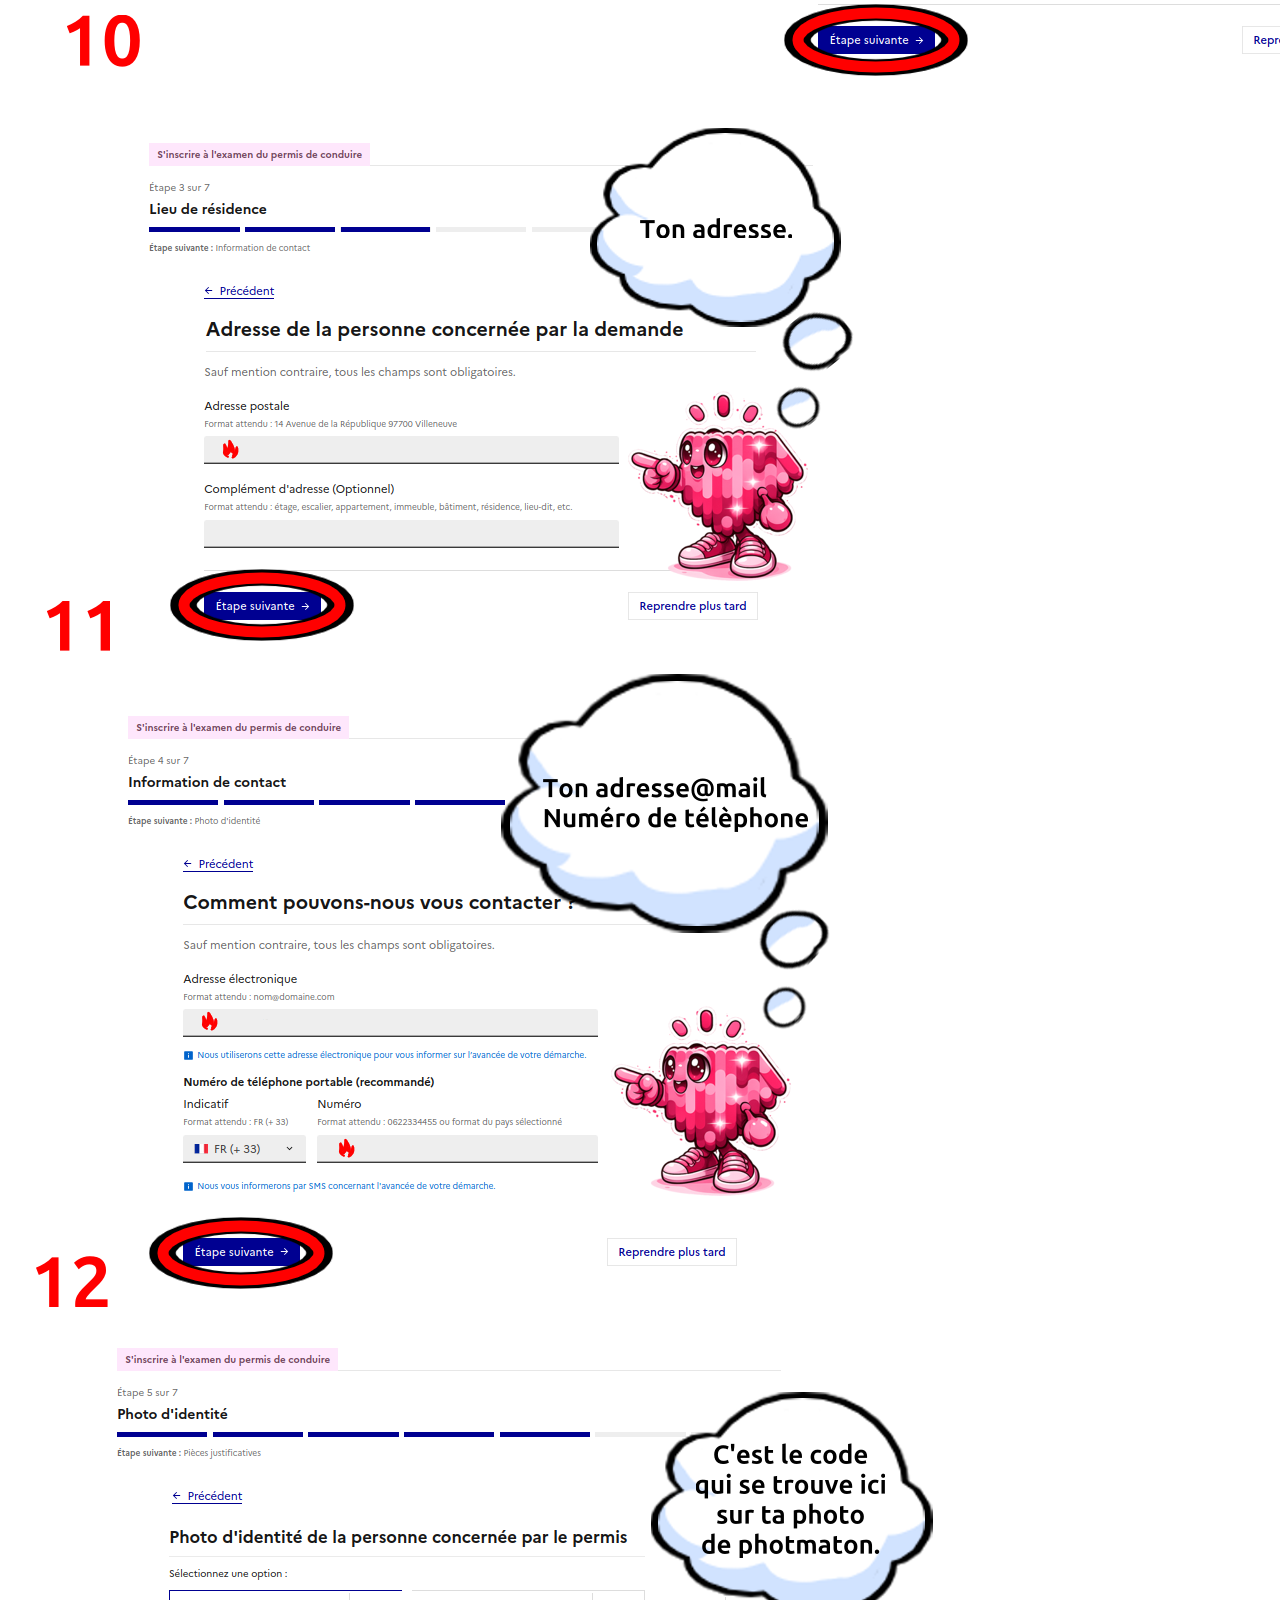
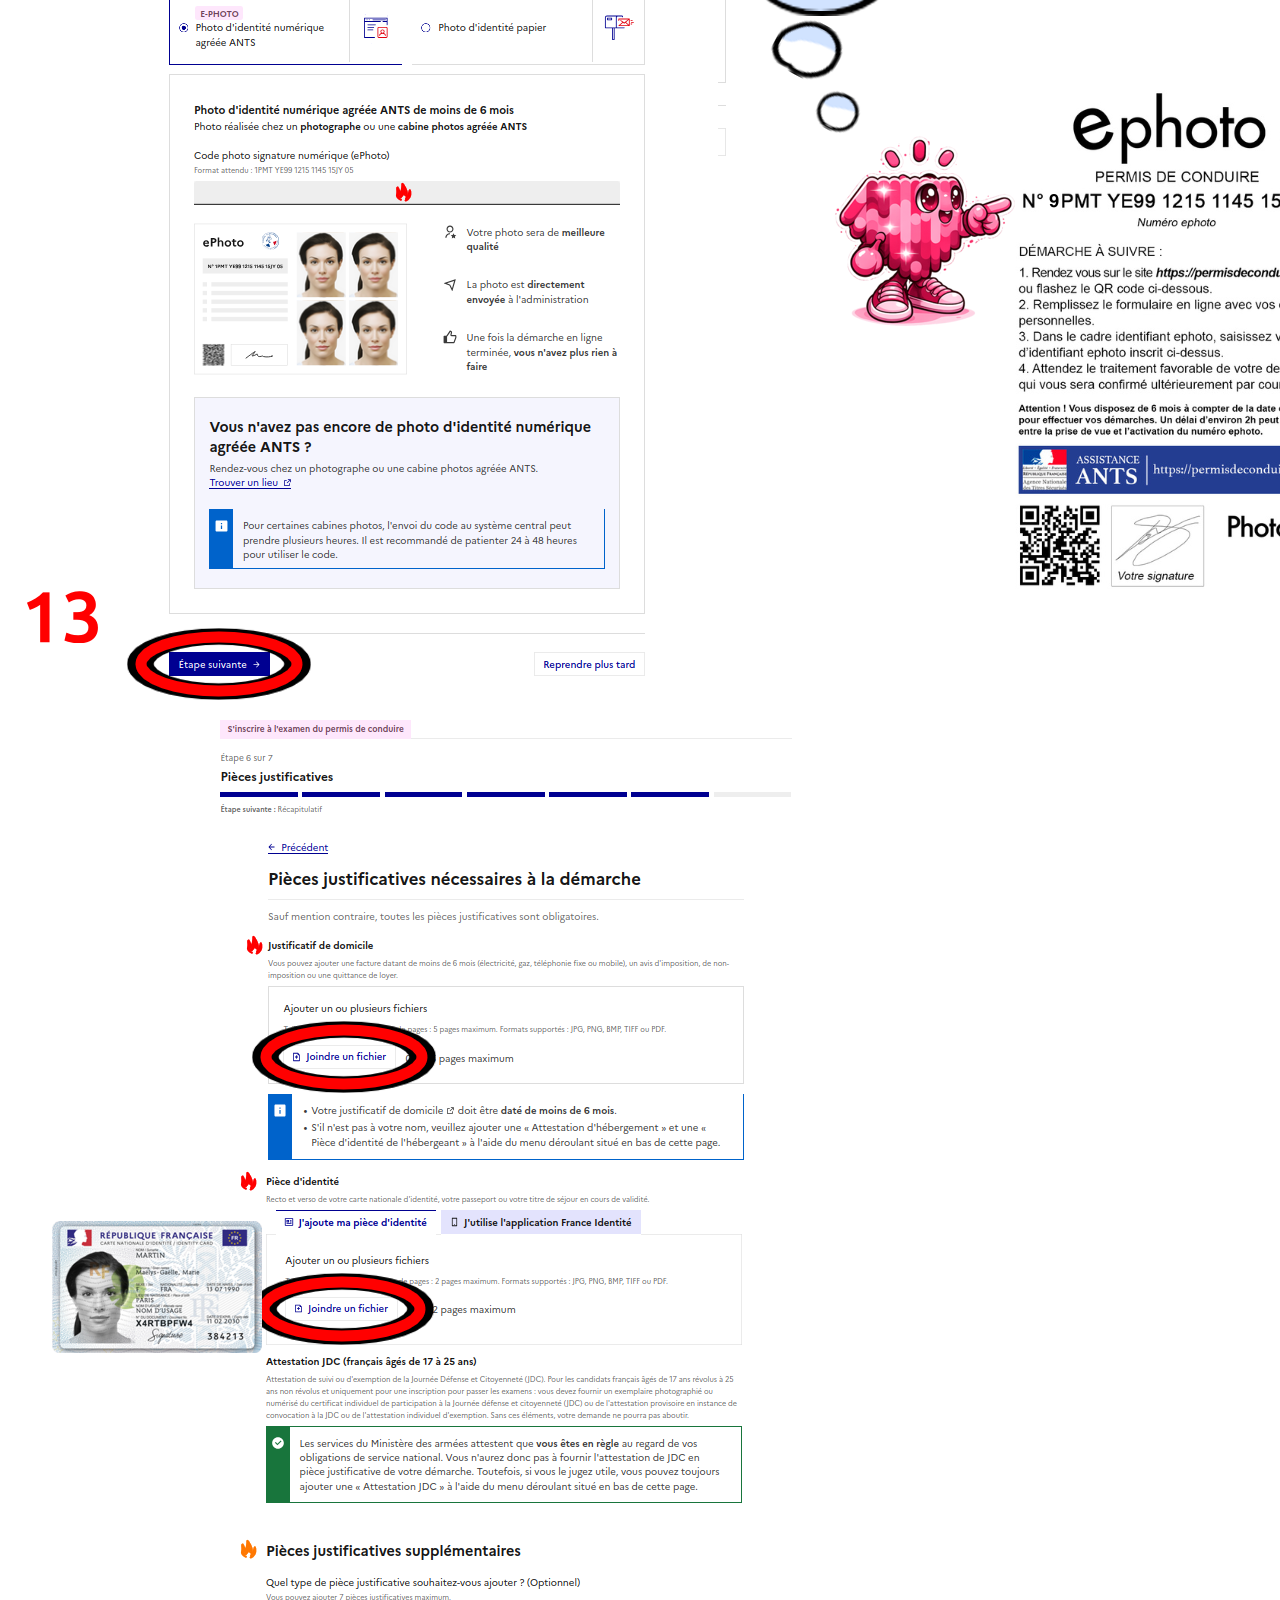
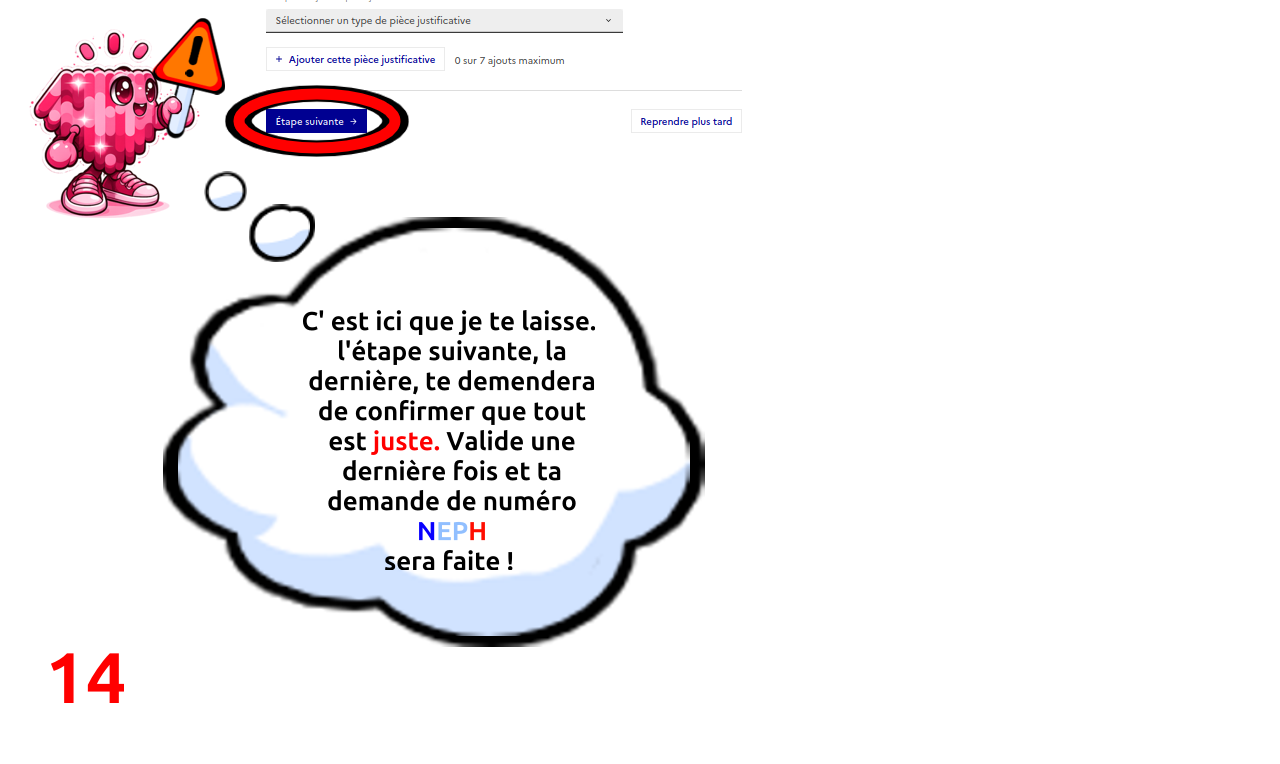
==== commit a5254d9a: "Add files via upload" ====
--- a/index.html
+++ b/index.html
@@ -13,73 +13,59 @@
 
         <div id="book">
             <div class="my-page" id="top">
-                <img src="image/1.png">
-            <p>1</p>
+                <img src="image/1neph.png.png">
             </div>
 
             <div class="my-page">
-                <img src="image/2.png">
-            <p>1</p>
+                <img src="image/2neph.png.png">
             </div>
 
             <div class="my-page">
-                <img src="image/3.png">
-            <p>1</p>
+                <img src="image/3neph.png.png">
             </div>
 
             <div class="my-page">
-                <img src="image/4.png">
-            <p>1</p>
+                <img src="image/4neph.png.png">
             </div>
 
             <div class="my-page">
-                <img src="image/5.png">
-            <p>1</p>
+                <img src="image/5neph.png.png">
             </div>
 
             <div class="my-page">
-                <img src="image/6.png">
-            <p>1</p>
+                <img src="image/6neph.png.png">
             </div>
 
             <div class="my-page">
-                <img src="image/7.png">
-            <p>1</p>
+                <img src="image/7neph.png.png">
             </div>
             <div class="my-page">
-                <img src="image/8.png">
-            <p>1</p>
+                <img src="image/8neph.png.png">
             </div>
 
             <div class="my-page">
-                <img src="image/9.png">
-            <p>1</p>
+                <img src="image/9neph.png.png">
             </div>
 
             <div class="my-page">
-                <img src="image/10.png">
-            <p>1</p>
+                <img src="image/10neph.png.png">
             </div>
 
             <div class="my-page">
-                <img src="image/11.png">
-            <p>1</p>
+                <img src="image/11neph.png.png">
             </div>
 
             <div class="my-page">
-                <img src="image/12.png">
-            <p>1</p>
+                <img src="image/12neph.png.png">
             </div>
 
 
             <div class="my-page">
-                <img src="image/13.png">
-            <p>1</p>
+                <img src="image/13neph.png.png">
             </div>
 
             <div class="my-page" >
-                <img src="image/14.png">
-            <p>1</p>
+                <img src="image/14neph.png.png">
             </div>
 
 
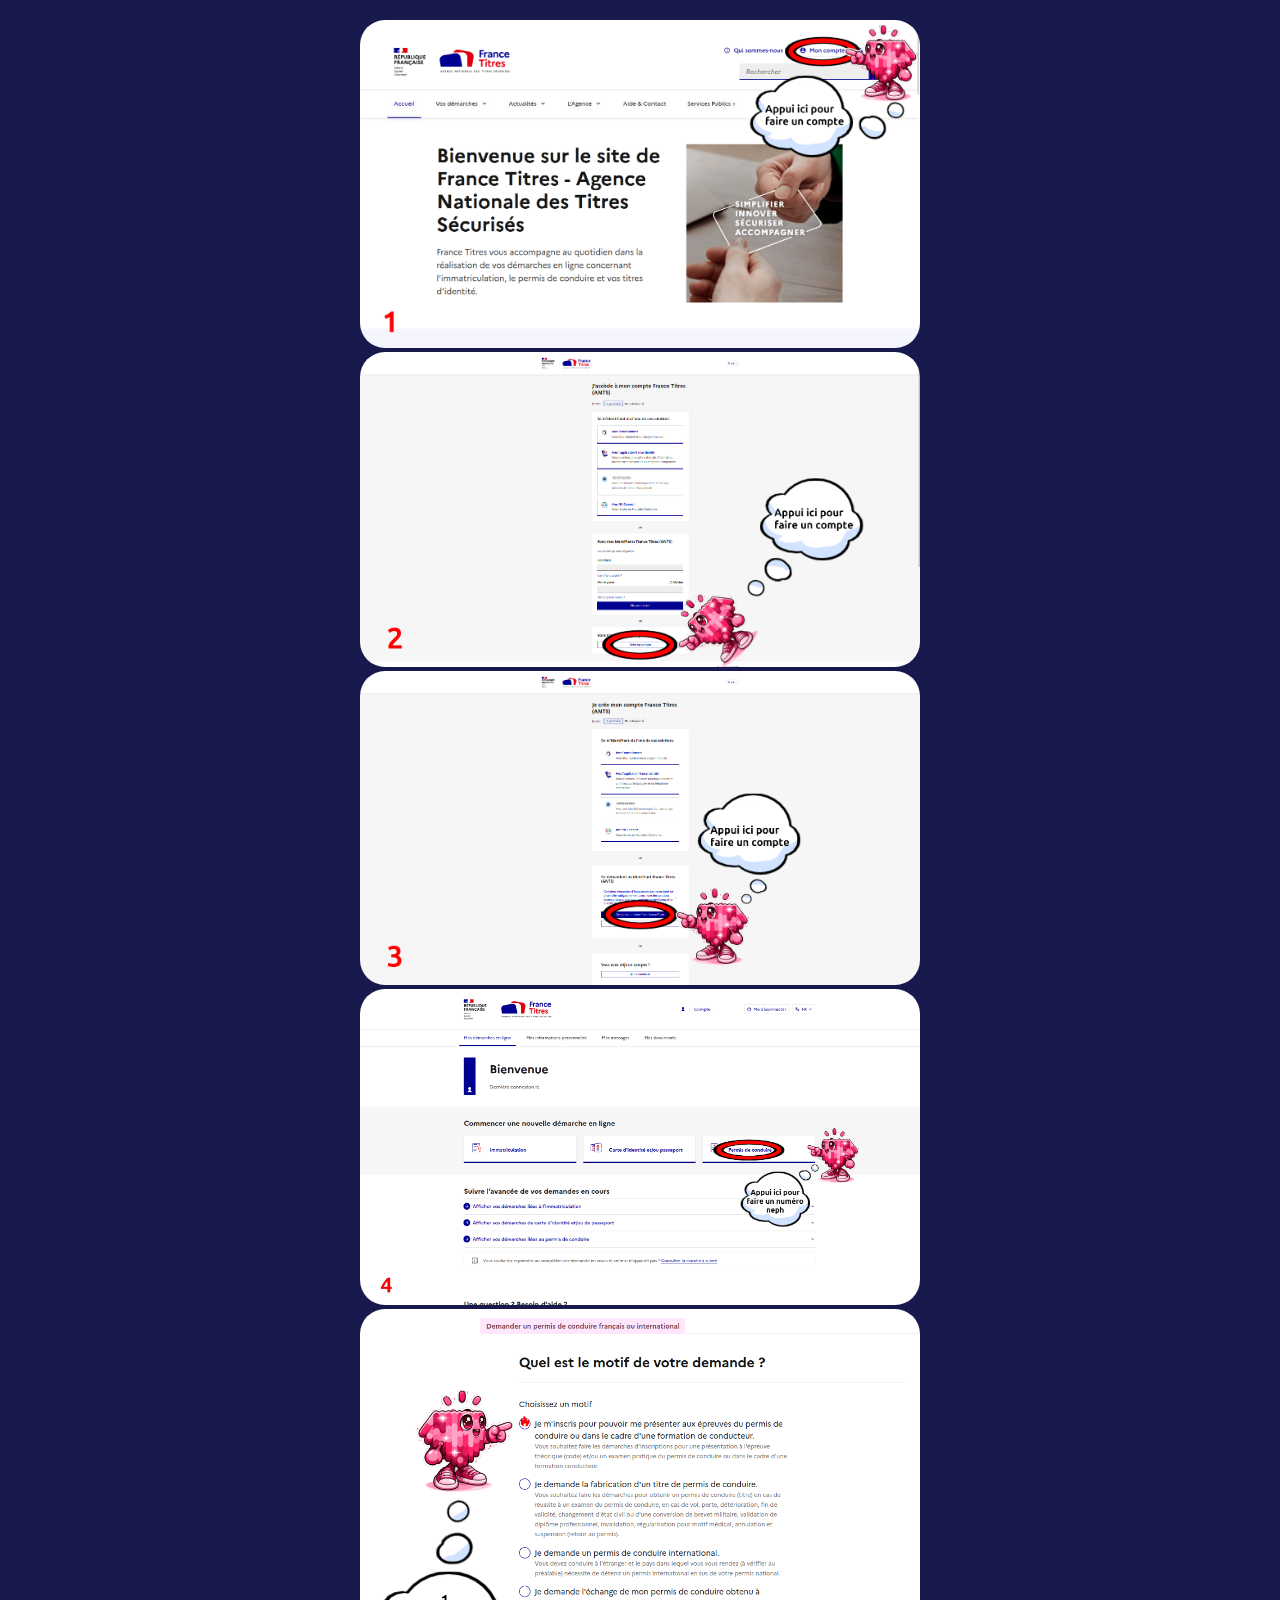
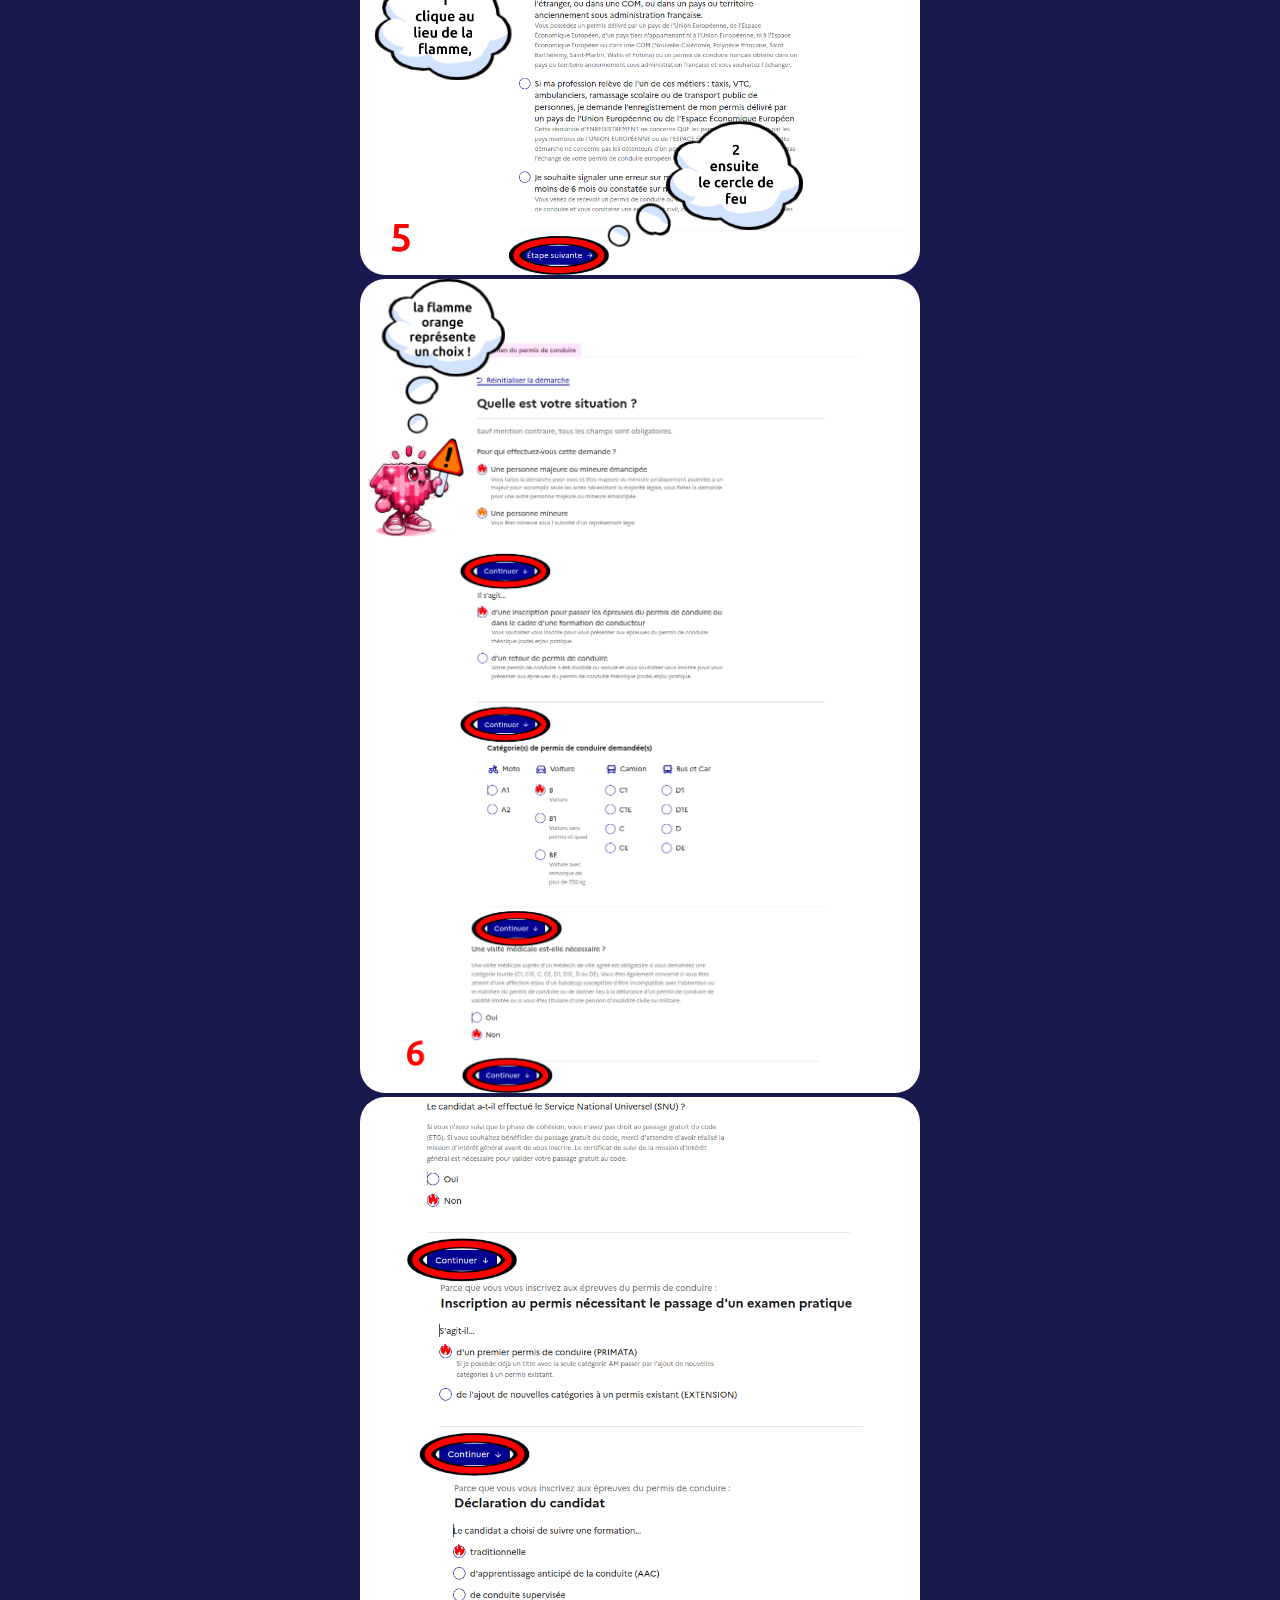
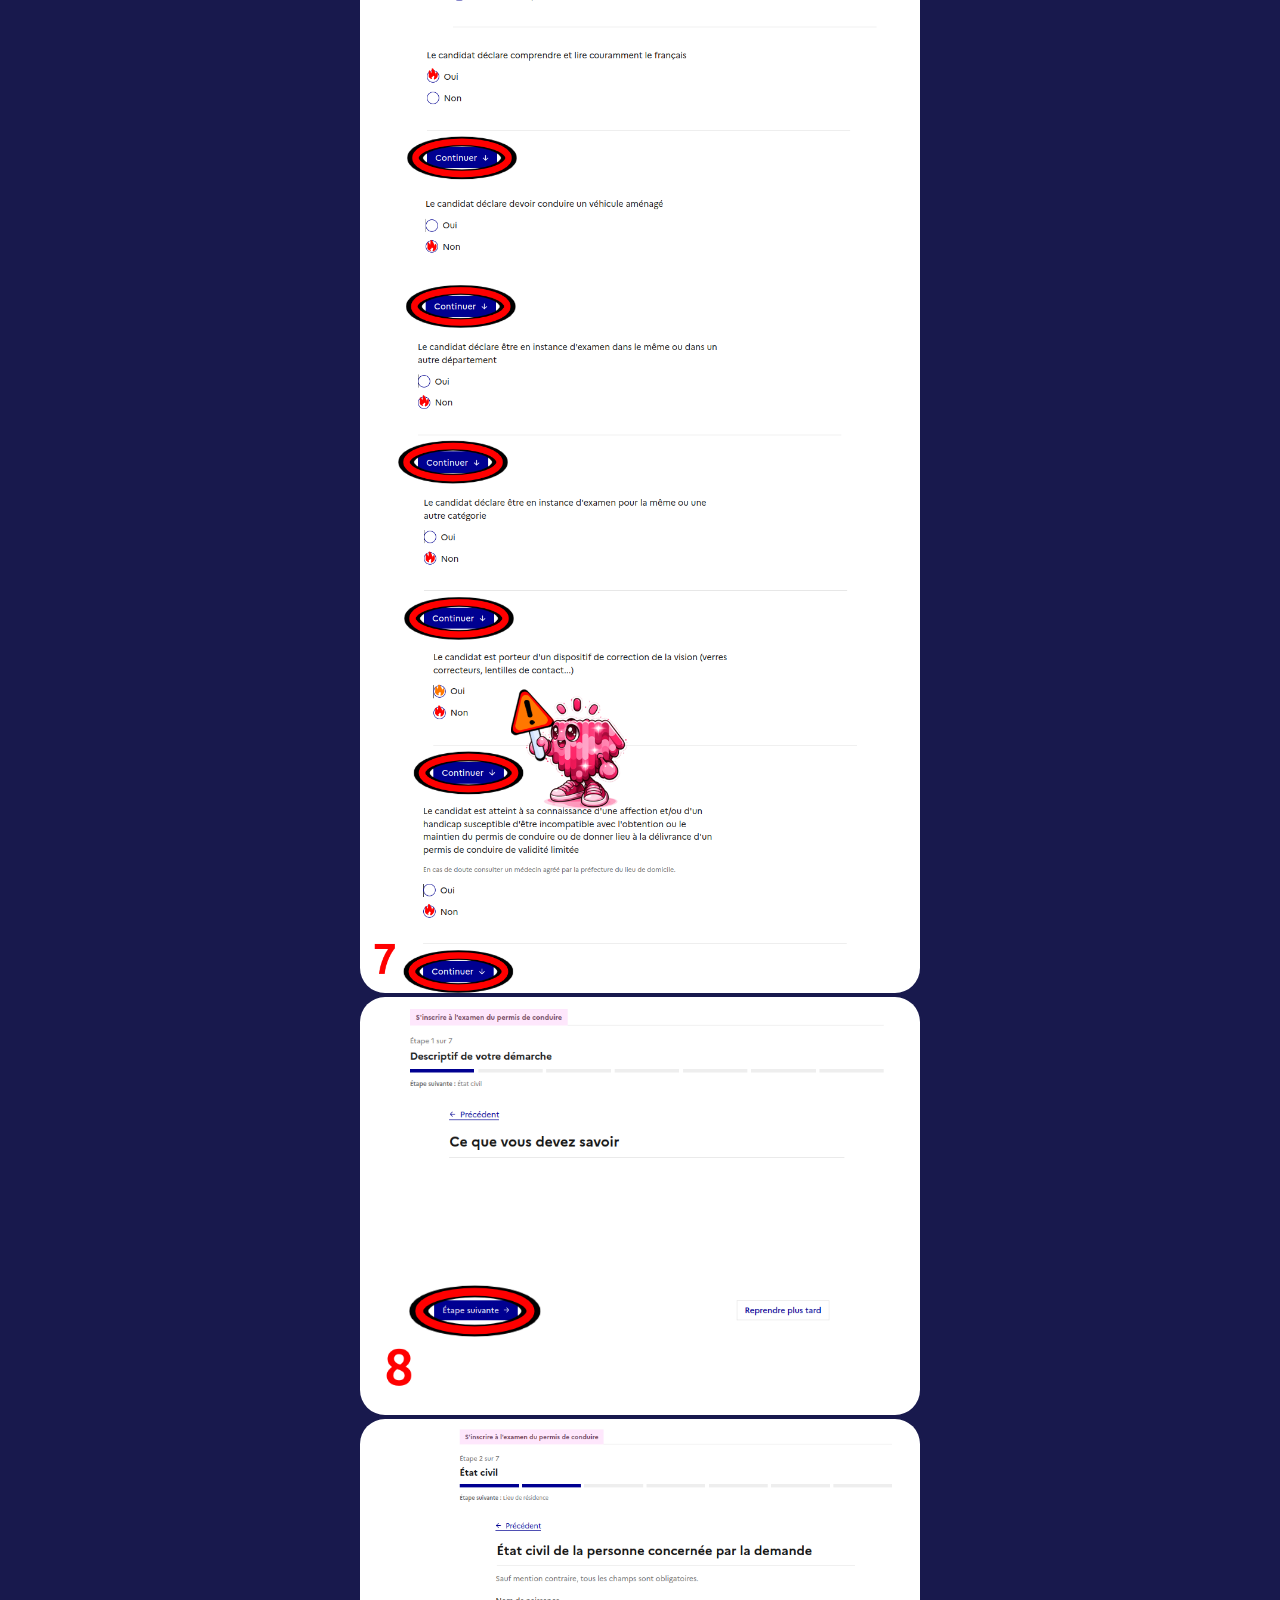
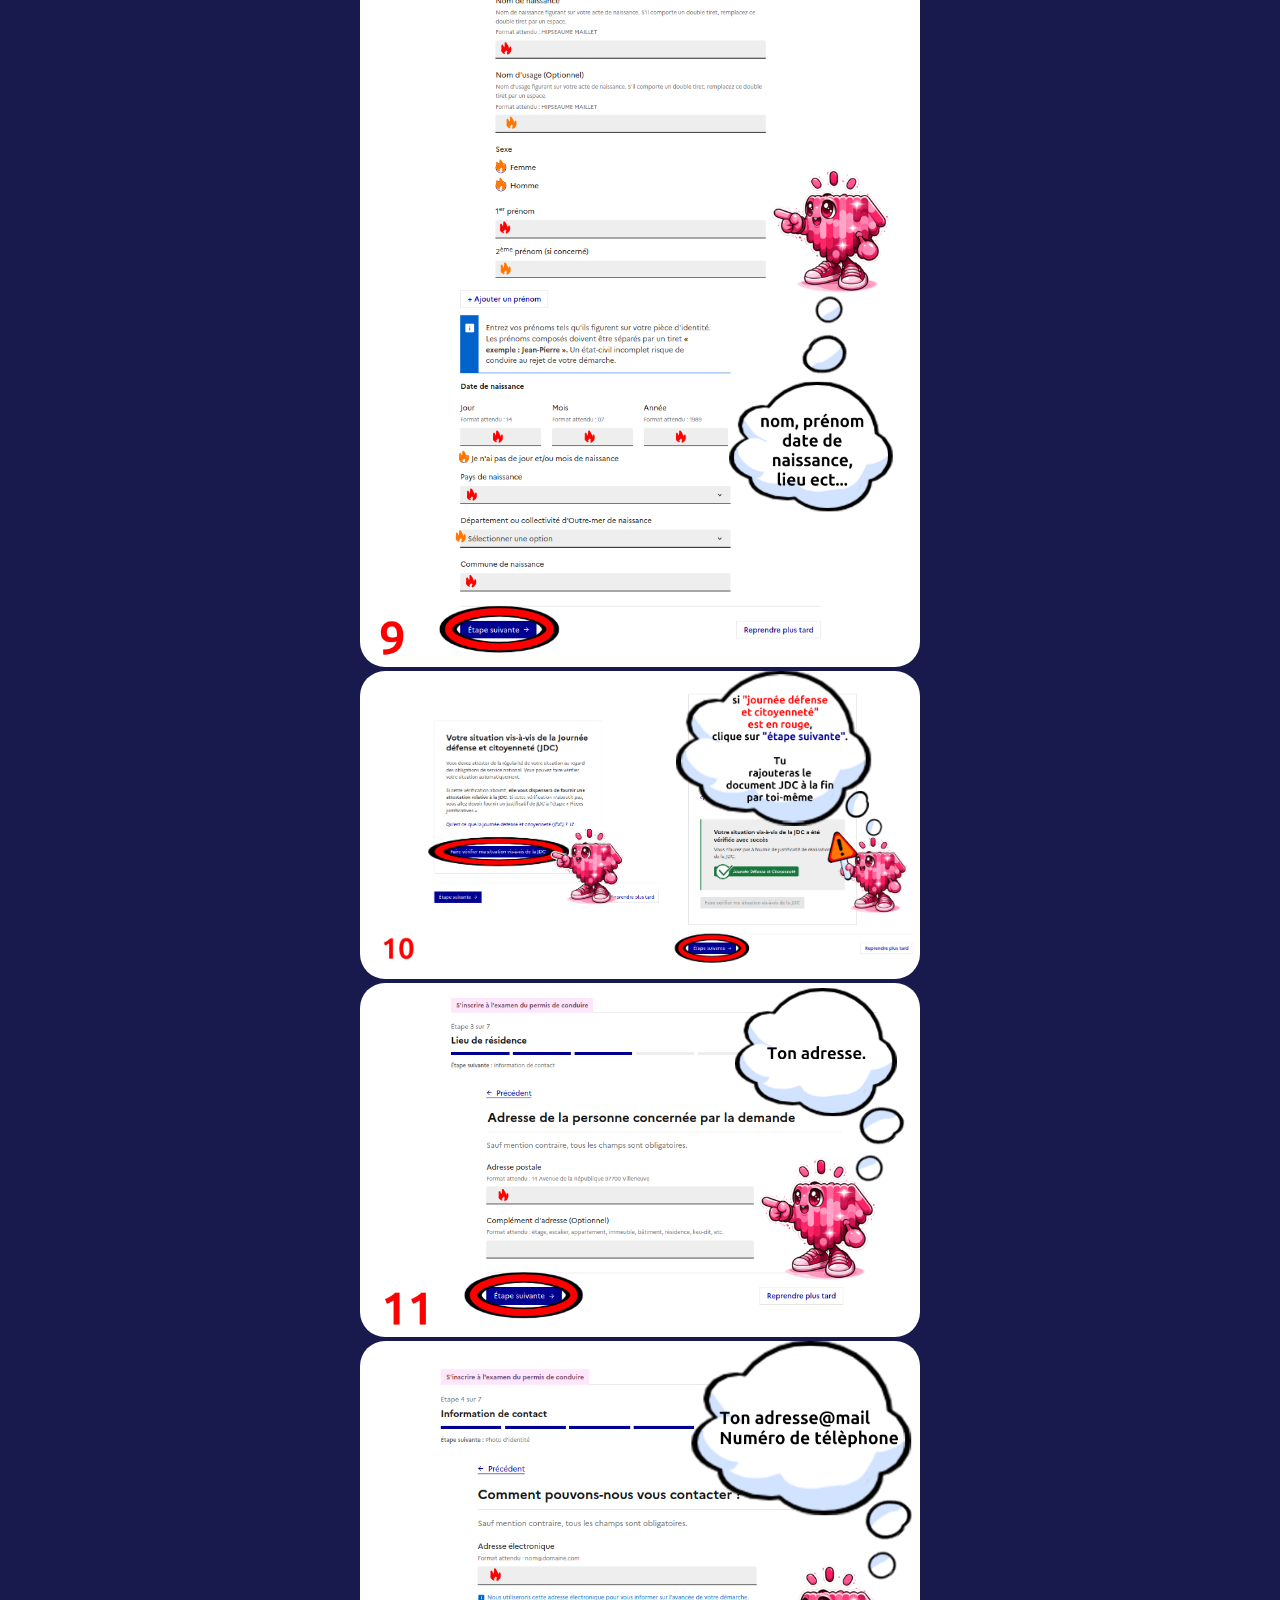
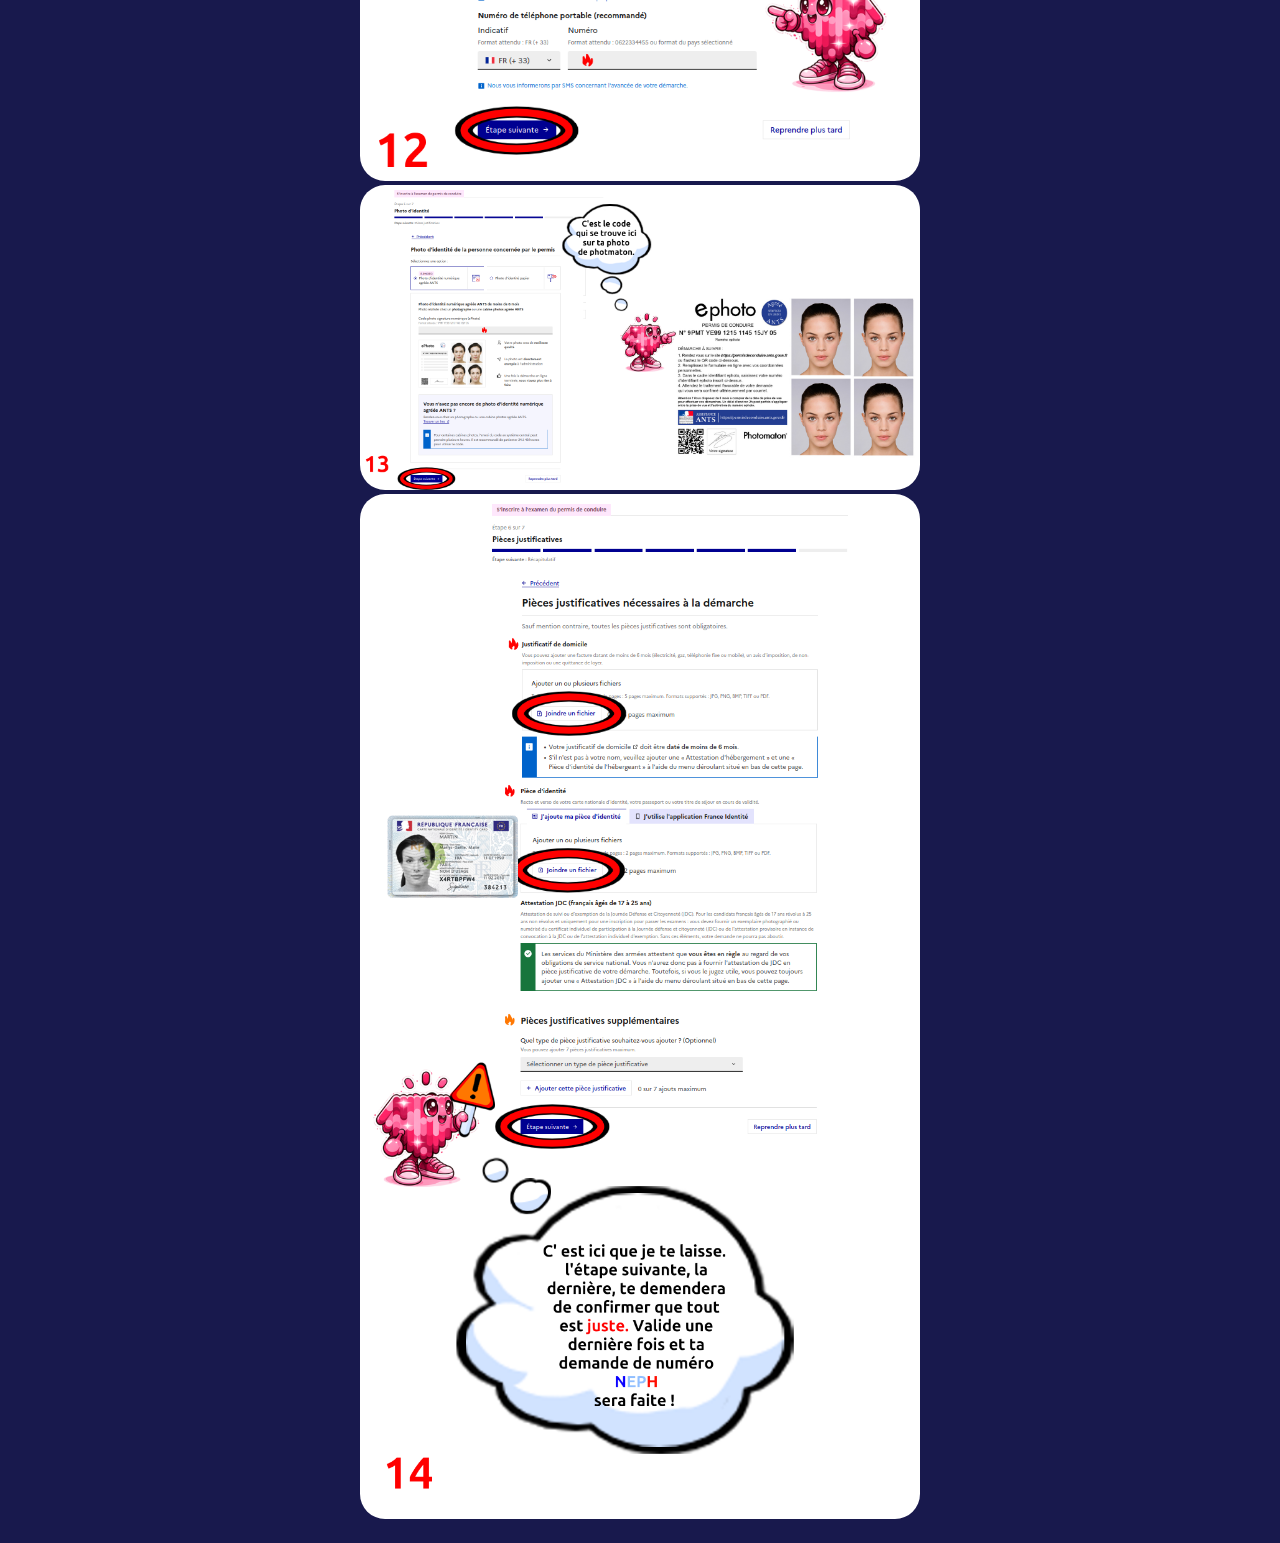
==== commit 39187eba: "Update index.html" ====
--- a/index.html
+++ b/index.html
@@ -2,7 +2,7 @@
 <html lang="fr">
 <head>
     <meta charset="UTF-8">
-    <link rel="stylesheet" href="style(1).css">
+    <link rel="stylesheet" href="style.css">
     <title>Neph tuto</title>
 </head>
     <body>
--- a/style.css
+++ b/style.css
@@ -0,0 +1,146 @@
+/* Base FULL écran propre */
+html, body {
+    margin: 0;
+    padding: 0;
+    width: 100%;
+    min-height: 100dvh; /* 🔥 mieux que 100vh */
+    display: flex;
+    flex-direction: column;
+    align-items: center;
+    background: #18194d;
+    font-family: Arial, sans-serif;
+    overflow-x: hidden;
+}
+
+/* Conteneur intelligent */
+body {
+    width: 100%;
+    max-width: 600px;
+    padding: clamp(10px, 3vw, 20px);
+    box-sizing: border-box;
+}
+
+/* Titre */
+.titre h1 {
+    font-size: clamp(1.6rem, 5vw, 2.3rem);
+    text-align: center;
+    margin: clamp(10px, 3vw, 20px) 0;
+}
+
+/* Bloc */
+.choix {
+    width: 100%;
+    margin-top: clamp(12px, 3vw, 20px);
+    border-radius: 12px;
+    padding: clamp(10px, 3vw, 15px);
+    border: 1px solid #ddd;
+}
+
+/* Options */
+.choix1 {
+    display: flex;
+    align-items: center;
+    gap: 12px;
+    padding: clamp(14px, 4vw, 18px);
+    margin-top: 10px;
+    border-radius: 12px;
+    background: #f5f5f5;
+    transition: all 0.2s ease;
+    cursor: pointer;
+}
+
+/* Responsive tap */
+.choix1:active {
+    transform: scale(0.98);
+}
+
+/* Sélection visible */
+.choix1:has(input:checked) {
+    background: rgb(17, 0, 255);
+    color: white;
+}
+
+/* Bouton */
+button {
+    width: 100%;
+    margin-top: clamp(20px, 5vw, 30px);
+    color: white;
+    font-size: clamp(1.4rem, 4vw, 2rem);
+    background: rgb(17, 0, 255);
+    border-radius: 18px;
+    padding: clamp(16px, 4vw, 22px);
+    border: none;
+    font-weight: bold;
+    transition: all 0.3s ease;
+}
+
+/* Pression */
+button:active {
+    transform: scale(0.96);
+    background: red;
+    transition: none;
+}
+
+/* Résultat */
+#resultat {
+    width: 100%;
+    margin-top: clamp(20px, 5vw, 30px);
+    padding: clamp(12px, 3vw, 18px);
+    border-radius: 12px;
+    background: #f0fff0;
+}
+
+/* Images */
+.my-page img {
+    width: 100%;
+    height: auto;
+    border-radius: 25px;
+}
+
+/* Fix */
+#book {
+    width: 100%;
+    margin: 0;
+}
+
+/* Résultats */
+.resultat-documents {
+    margin-top: 20px;
+    padding: 15px;
+    border: 2px solid #4CAF50;
+    border-radius: 10px;
+    background-color: #f0fff0;
+    color: #333;
+    font-size: 0.95rem;
+}
+
+.resultat-documents h3 {
+    color: #2e7d32;
+    font-size: 1.2rem;
+}
+
+.resultat-documents ul {
+    margin-top: 10px;
+    padding-left: 18px;
+}
+
+.resultat-documents li {
+    margin-bottom: 6px;
+    line-height: 1.4;
+}
+
+
+
+.resultat-documents a{
+    width: 100%;
+    margin-top: clamp(20px, 5vw, 30px);
+    color: white;
+    background: rgb(17, 0, 255);
+    border-radius: 18px;
+    padding: clamp(16px, 1vw, 12px);
+    border: none;
+    font-weight: bold;
+    transition: all 0.3s ease;
+
+
+}
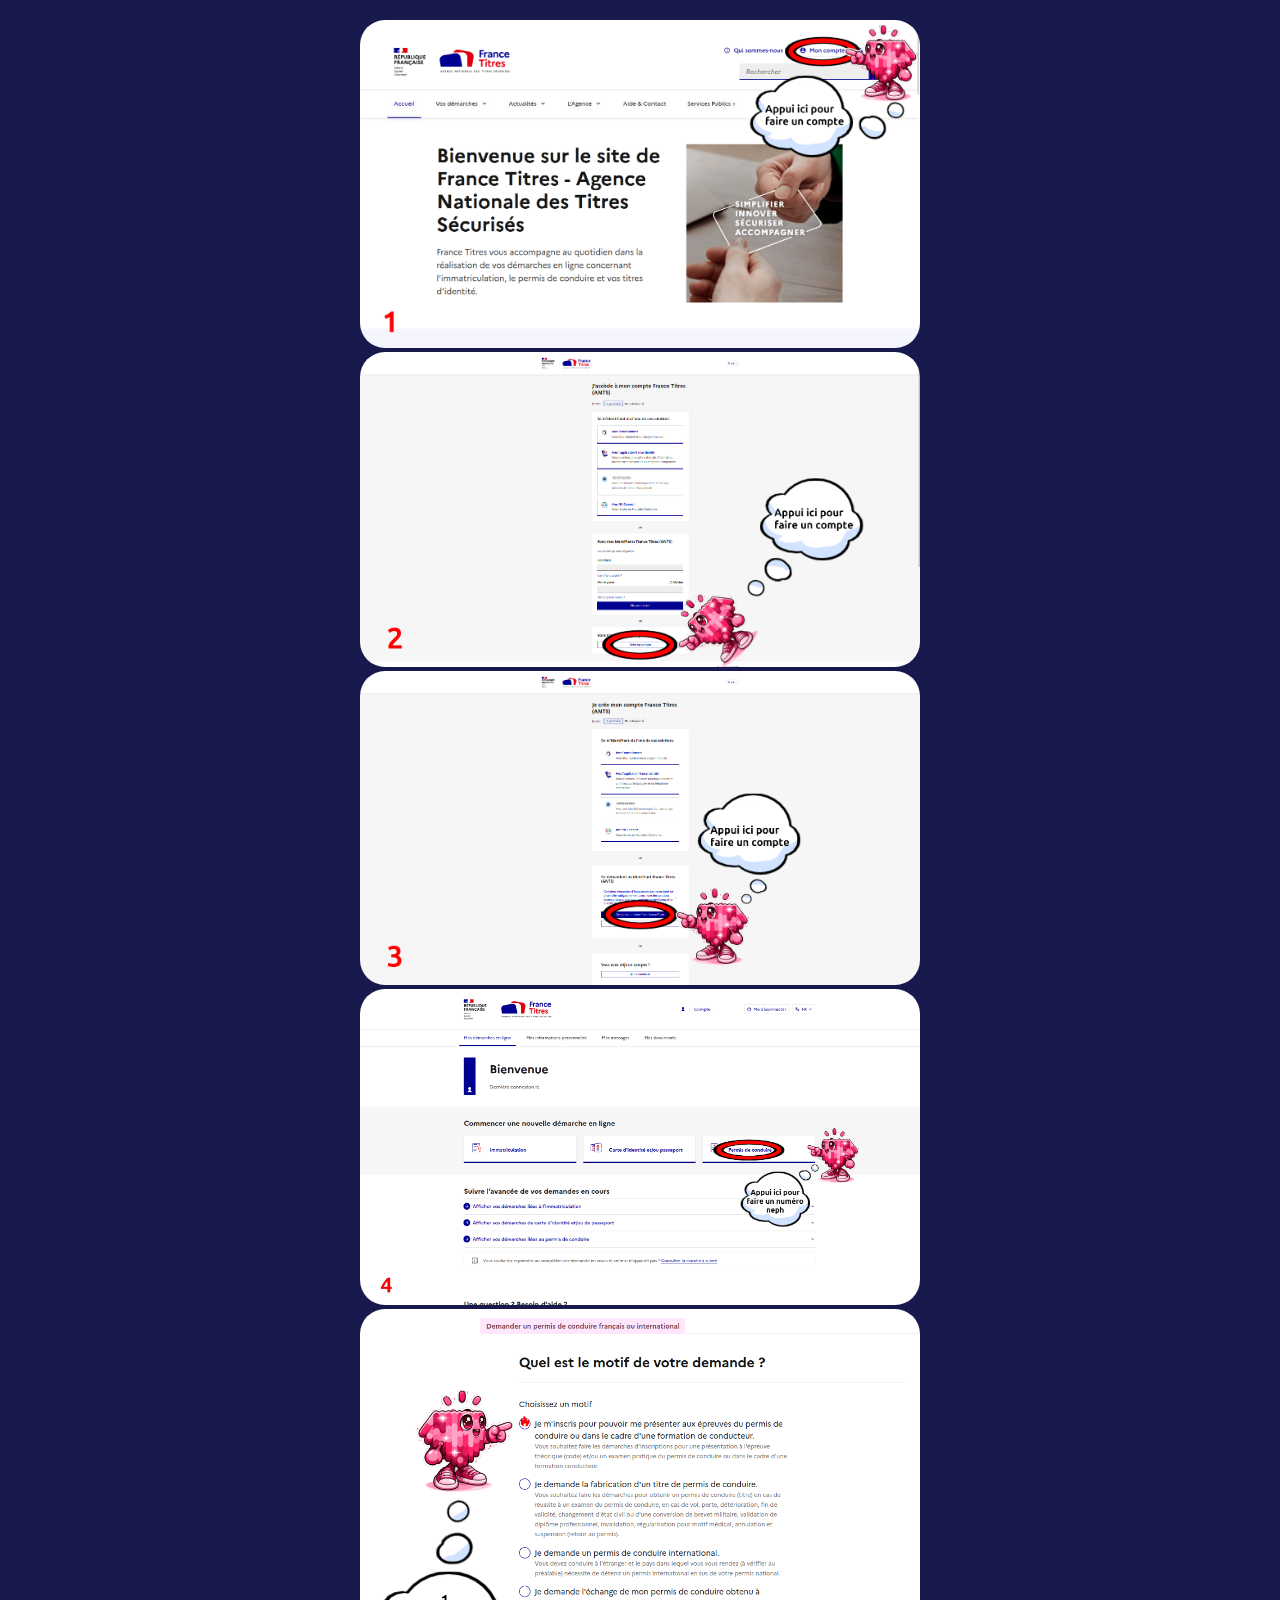
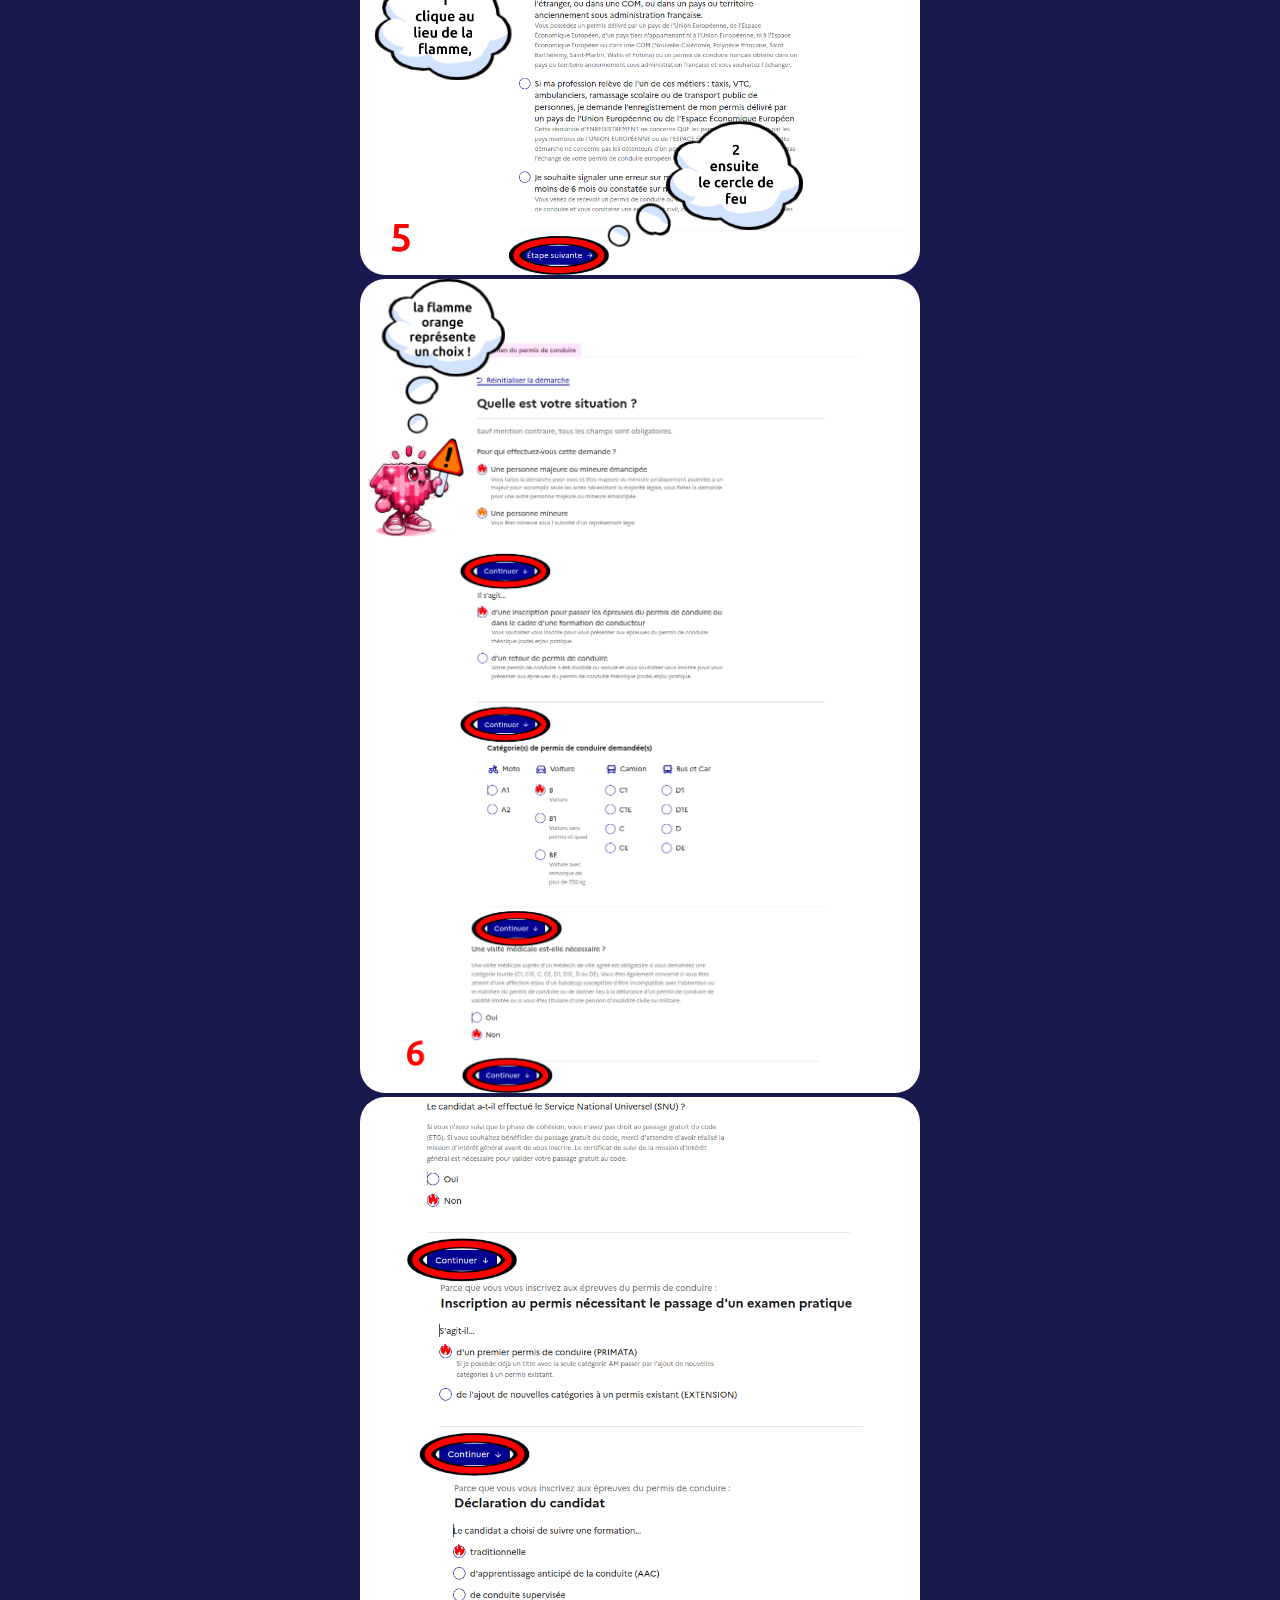
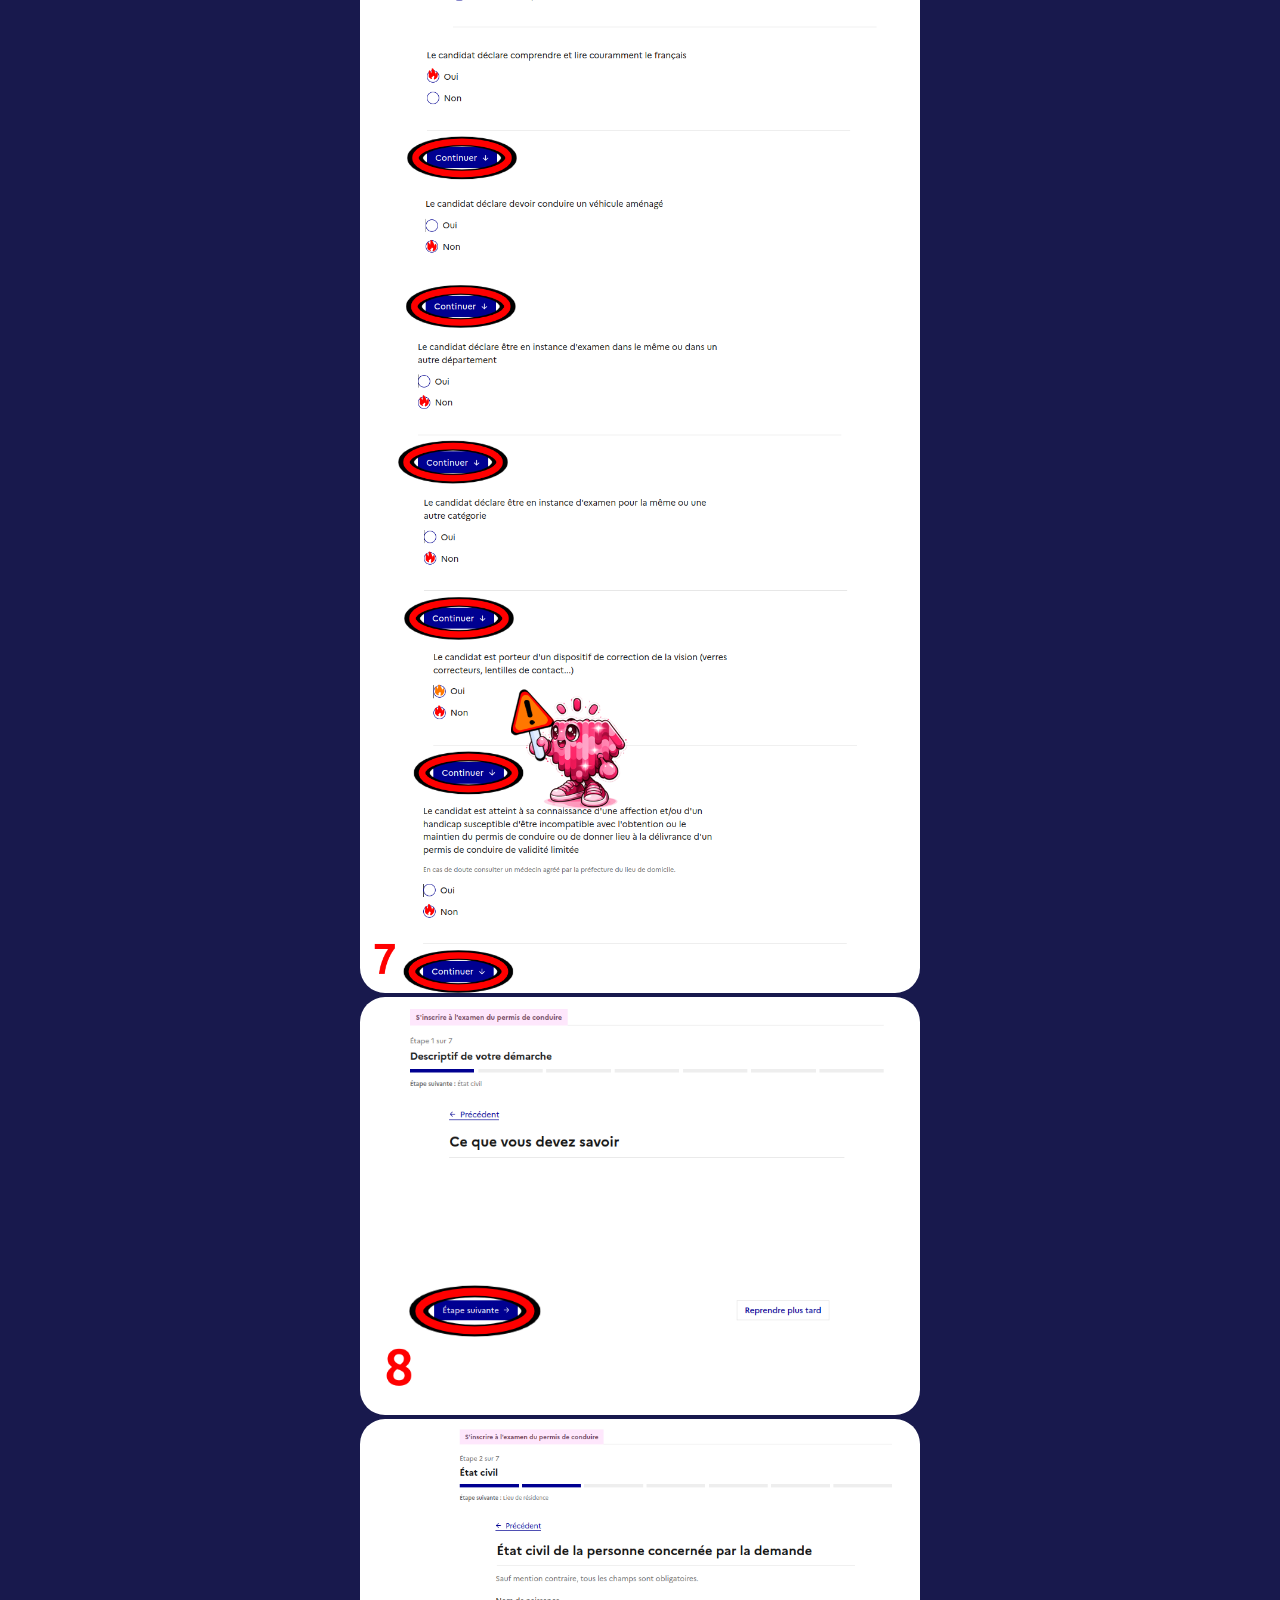
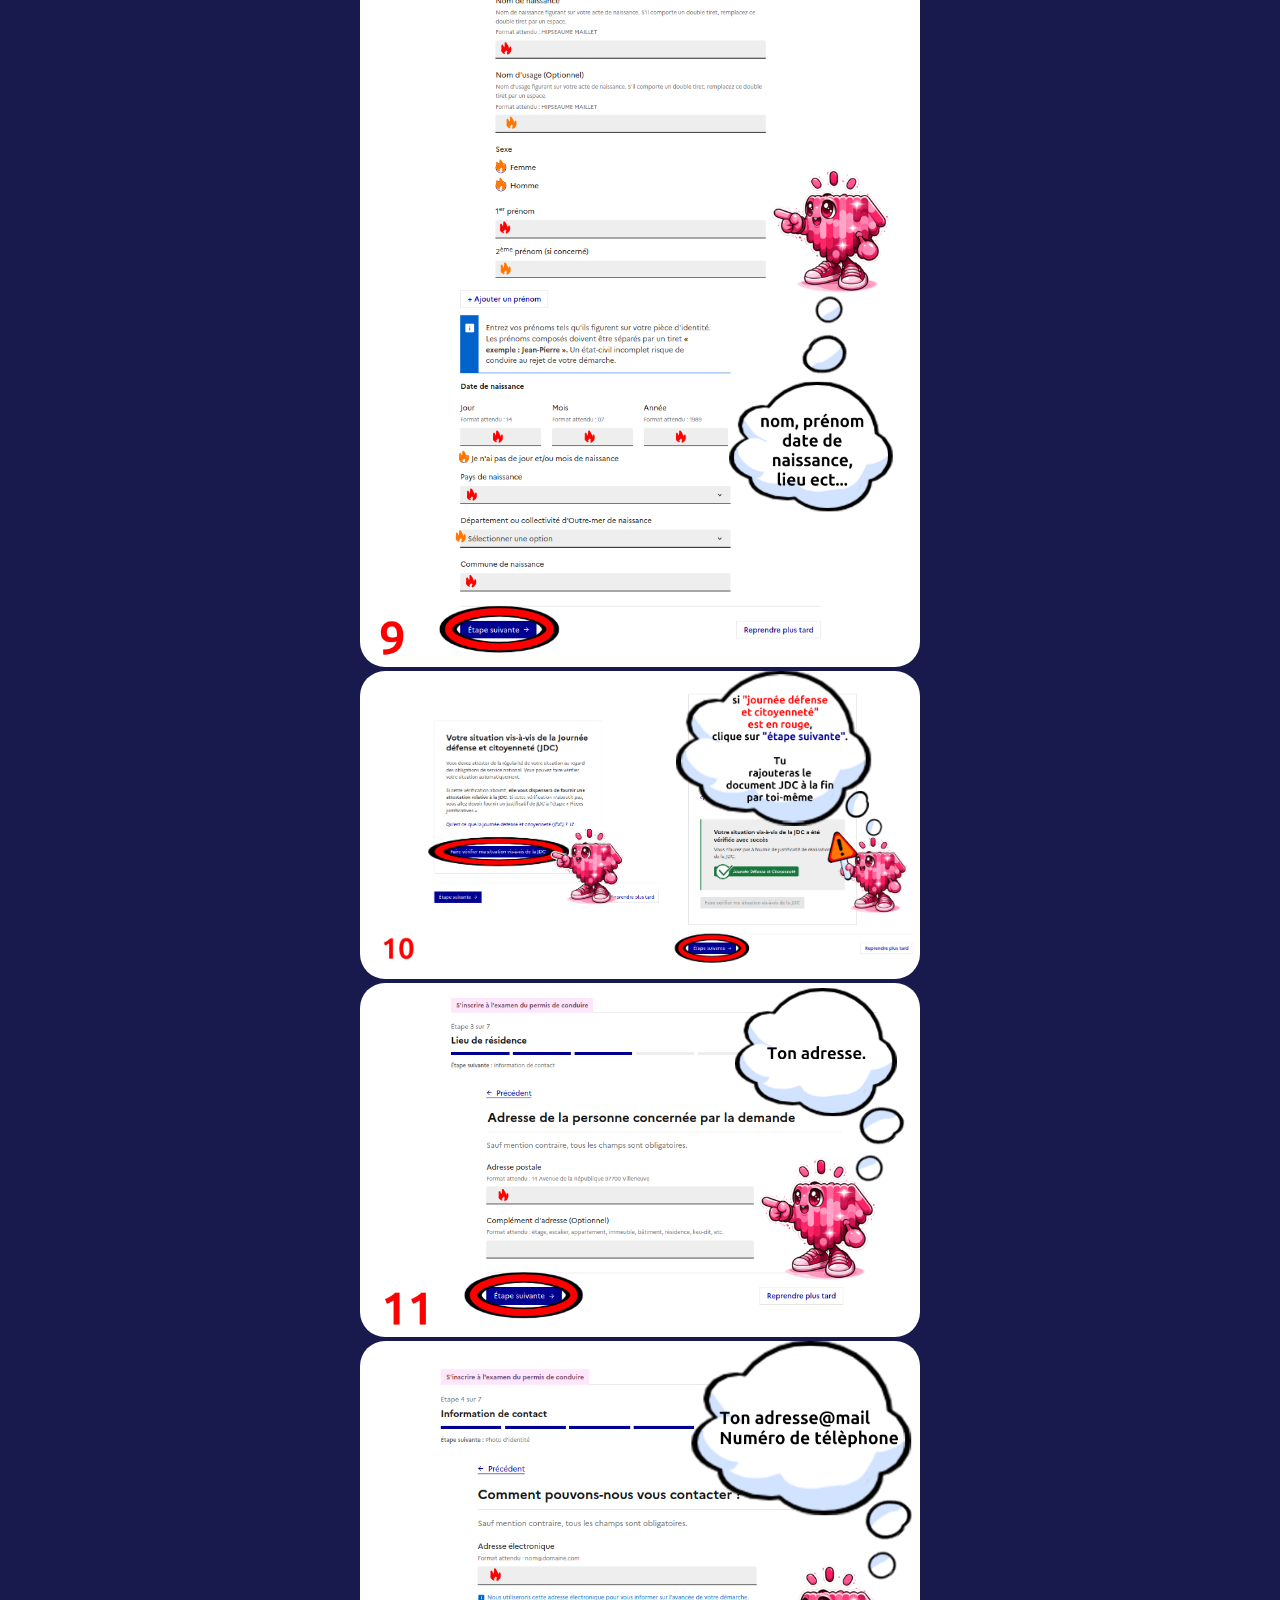
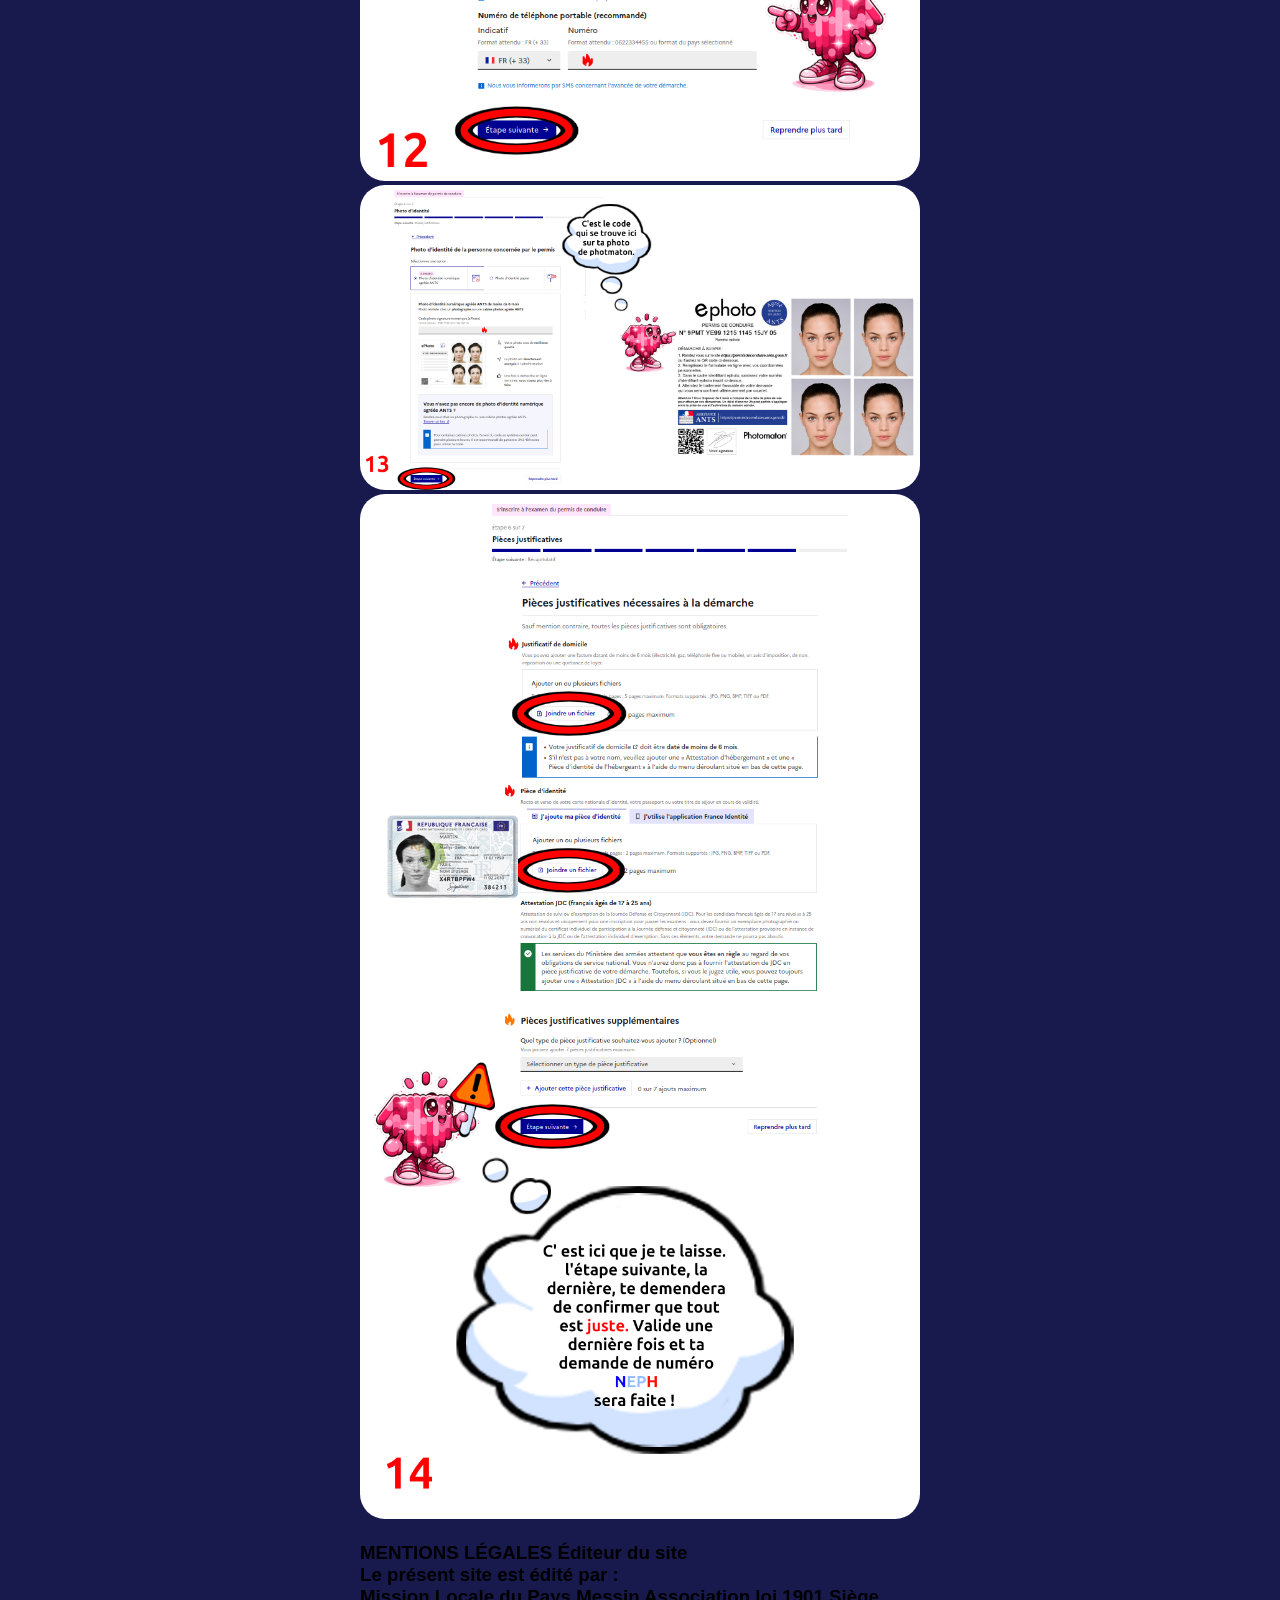
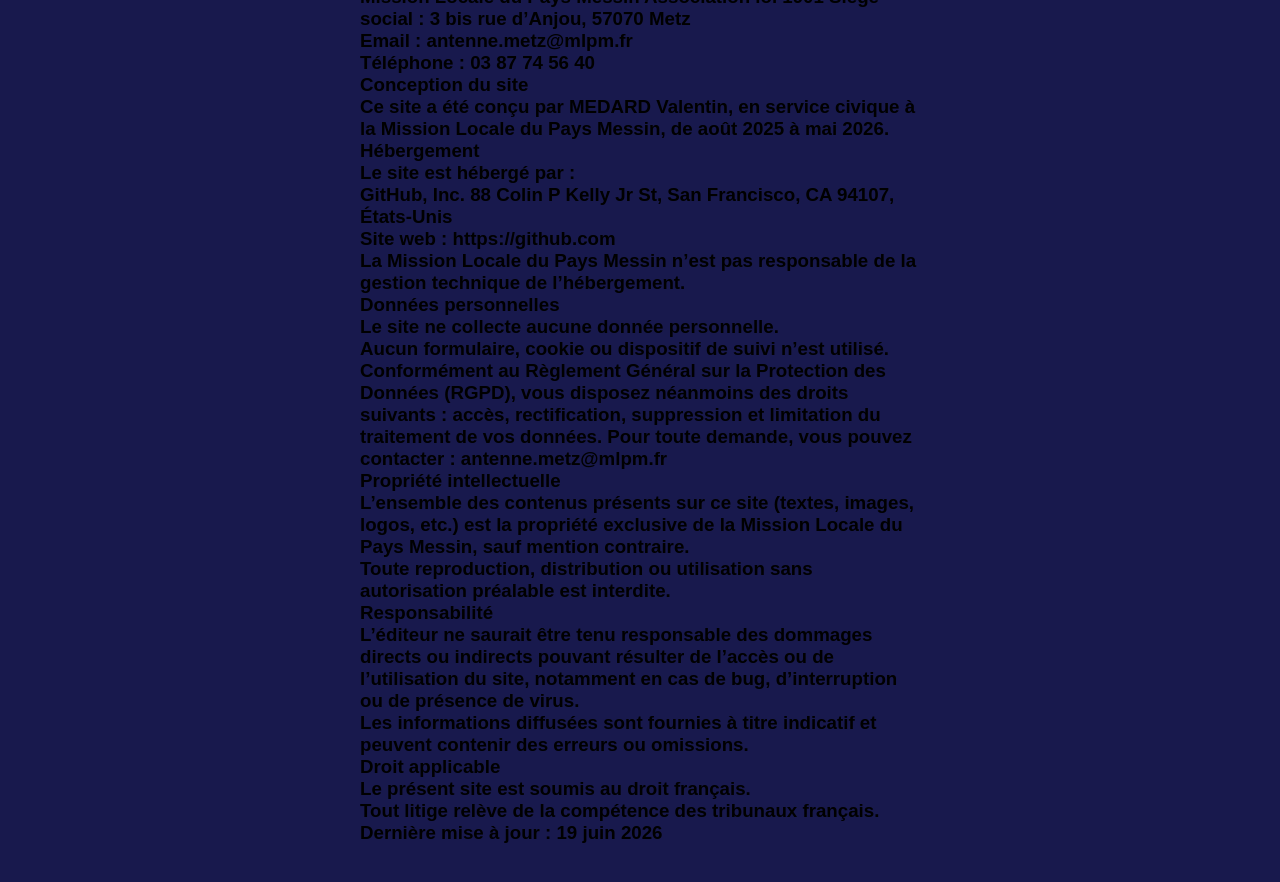
==== commit e4808a85: "Add legal mentions and site information in index.html" ====
--- a/index.html
+++ b/index.html
@@ -75,6 +75,50 @@
 
 
     <script src="script.js"></script>
+        <h3>
+        MENTIONS LÉGALES
+        
+        Éditeur du site <br/> 
+        Le présent site est édité par :  <br/> 
+        Mission Locale du Pays Messin  
+        Association loi 1901  
+        Siège social : 3 bis rue d’Anjou, 57070 Metz  <br/> 
+        Email : antenne.metz@mlpm.fr<br/> 
+        Téléphone : 03 87 74 56 40<br/> 
+        
+        
+        Conception du site  <br/> 
+        Ce site a été conçu par MEDARD Valentin, en service civique à la Mission Locale du Pays Messin, de août 2025 à mai 2026.<br/> 
+        
+        Hébergement  <br/> 
+        Le site est hébergé par :  <br/> 
+        GitHub, Inc.  
+        88 Colin P Kelly Jr St, San Francisco, CA 94107, États-Unis  <br/> 
+        Site web : https://github.com  <br/> 
+        
+        La Mission Locale du Pays Messin n’est pas responsable de la gestion technique de l’hébergement.<br/> 
+        
+        Données personnelles  <br/> 
+        Le site ne collecte aucune donnée personnelle.  <br/> 
+        Aucun formulaire, cookie ou dispositif de suivi n’est utilisé.<br/> 
+        
+        Conformément au Règlement Général sur la Protection des Données (RGPD), vous disposez néanmoins des droits suivants : accès, rectification, suppression et limitation du traitement de vos données.  
+        Pour toute demande, vous pouvez contacter : antenne.metz@mlpm.fr <br/> 
+        
+        Propriété intellectuelle  <br/> 
+        L’ensemble des contenus présents sur ce site (textes, images, logos, etc.) est la propriété exclusive de la Mission Locale du Pays Messin, sauf mention contraire.  <br/> 
+        Toute reproduction, distribution ou utilisation sans autorisation préalable est interdite. <br/> 
+        
+        Responsabilité  <br/> 
+        L’éditeur ne saurait être tenu responsable des dommages directs ou indirects pouvant résulter de l’accès ou de l’utilisation du site, notamment en cas de bug, d’interruption ou de présence de virus.  <br/> 
+        Les informations diffusées sont fournies à titre indicatif et peuvent contenir des erreurs ou omissions. <br/> 
+        
+        Droit applicable  <br/> 
+        Le présent site est soumis au droit français.  <br/> 
+        Tout litige relève de la compétence des tribunaux français. <br/> 
+        
+        Dernière mise à jour : 19 juin 2026 
+        </h3>
     </body>
 </html>
 
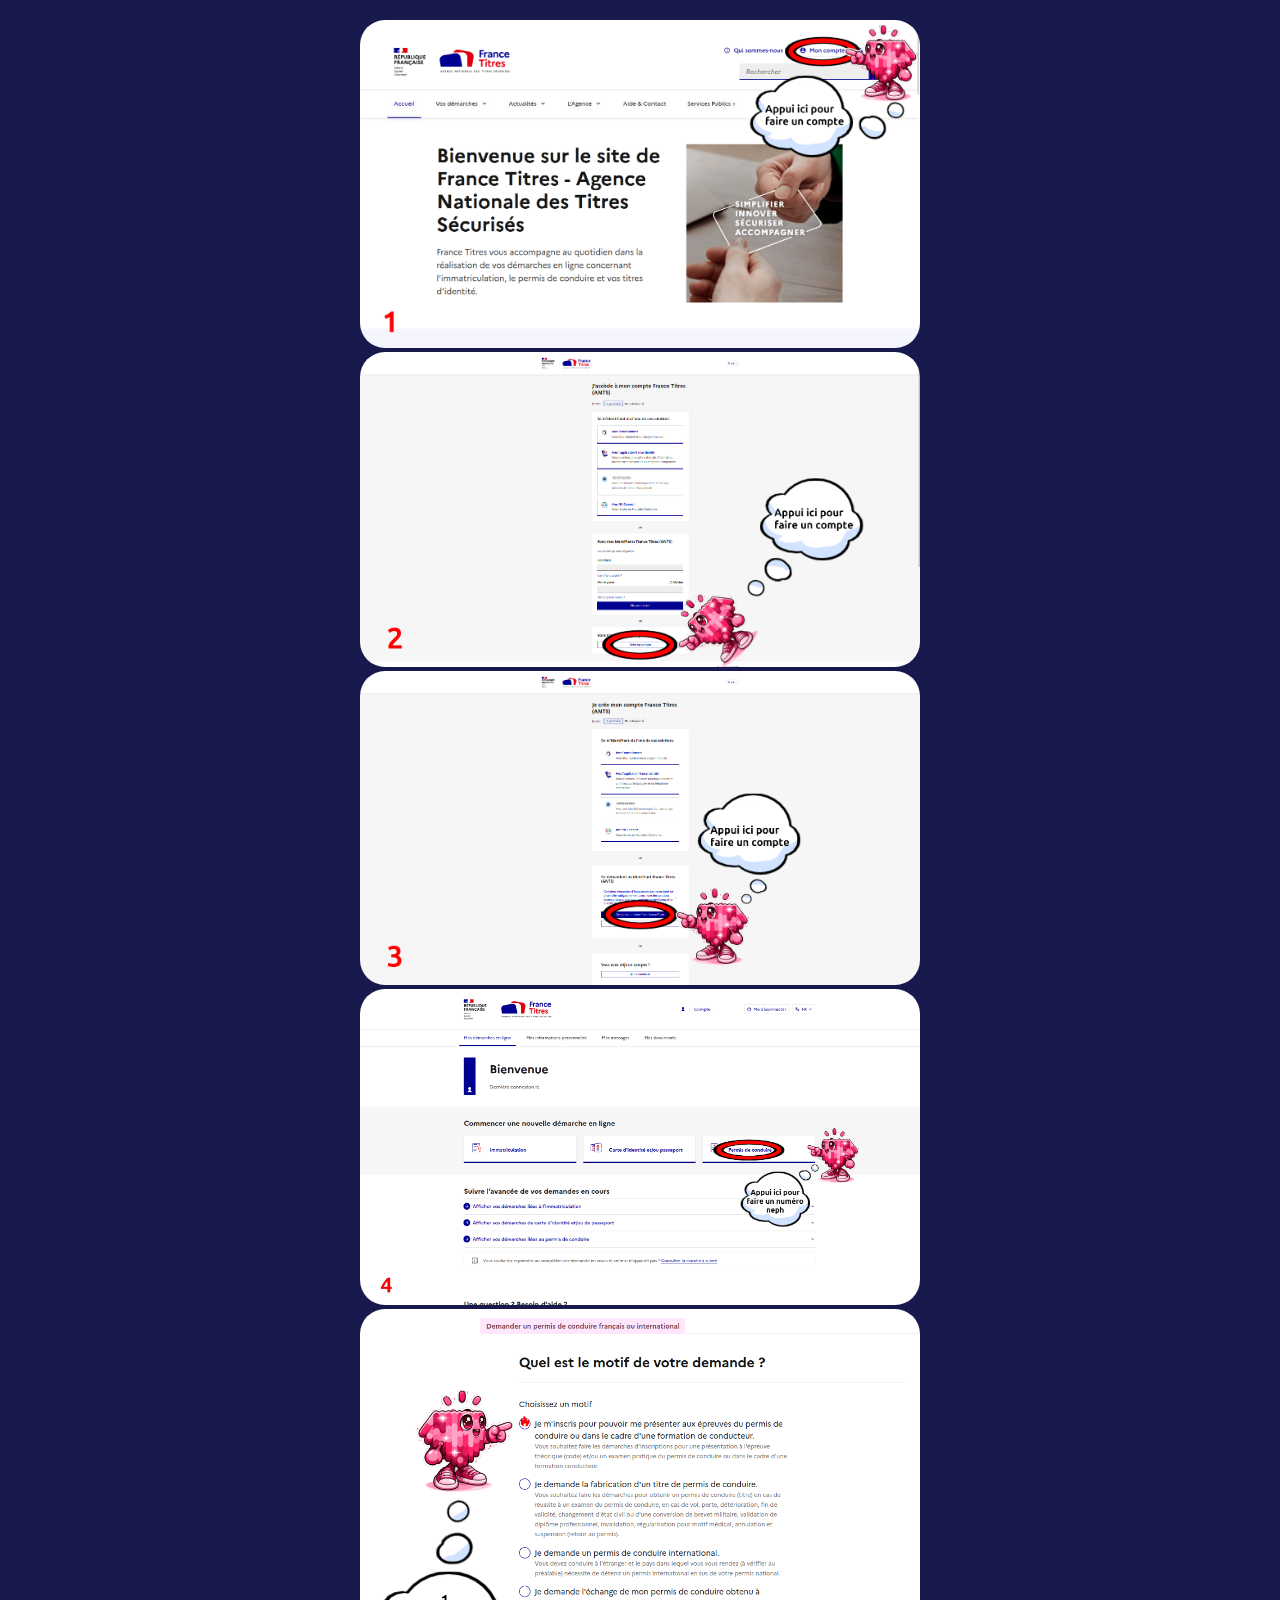
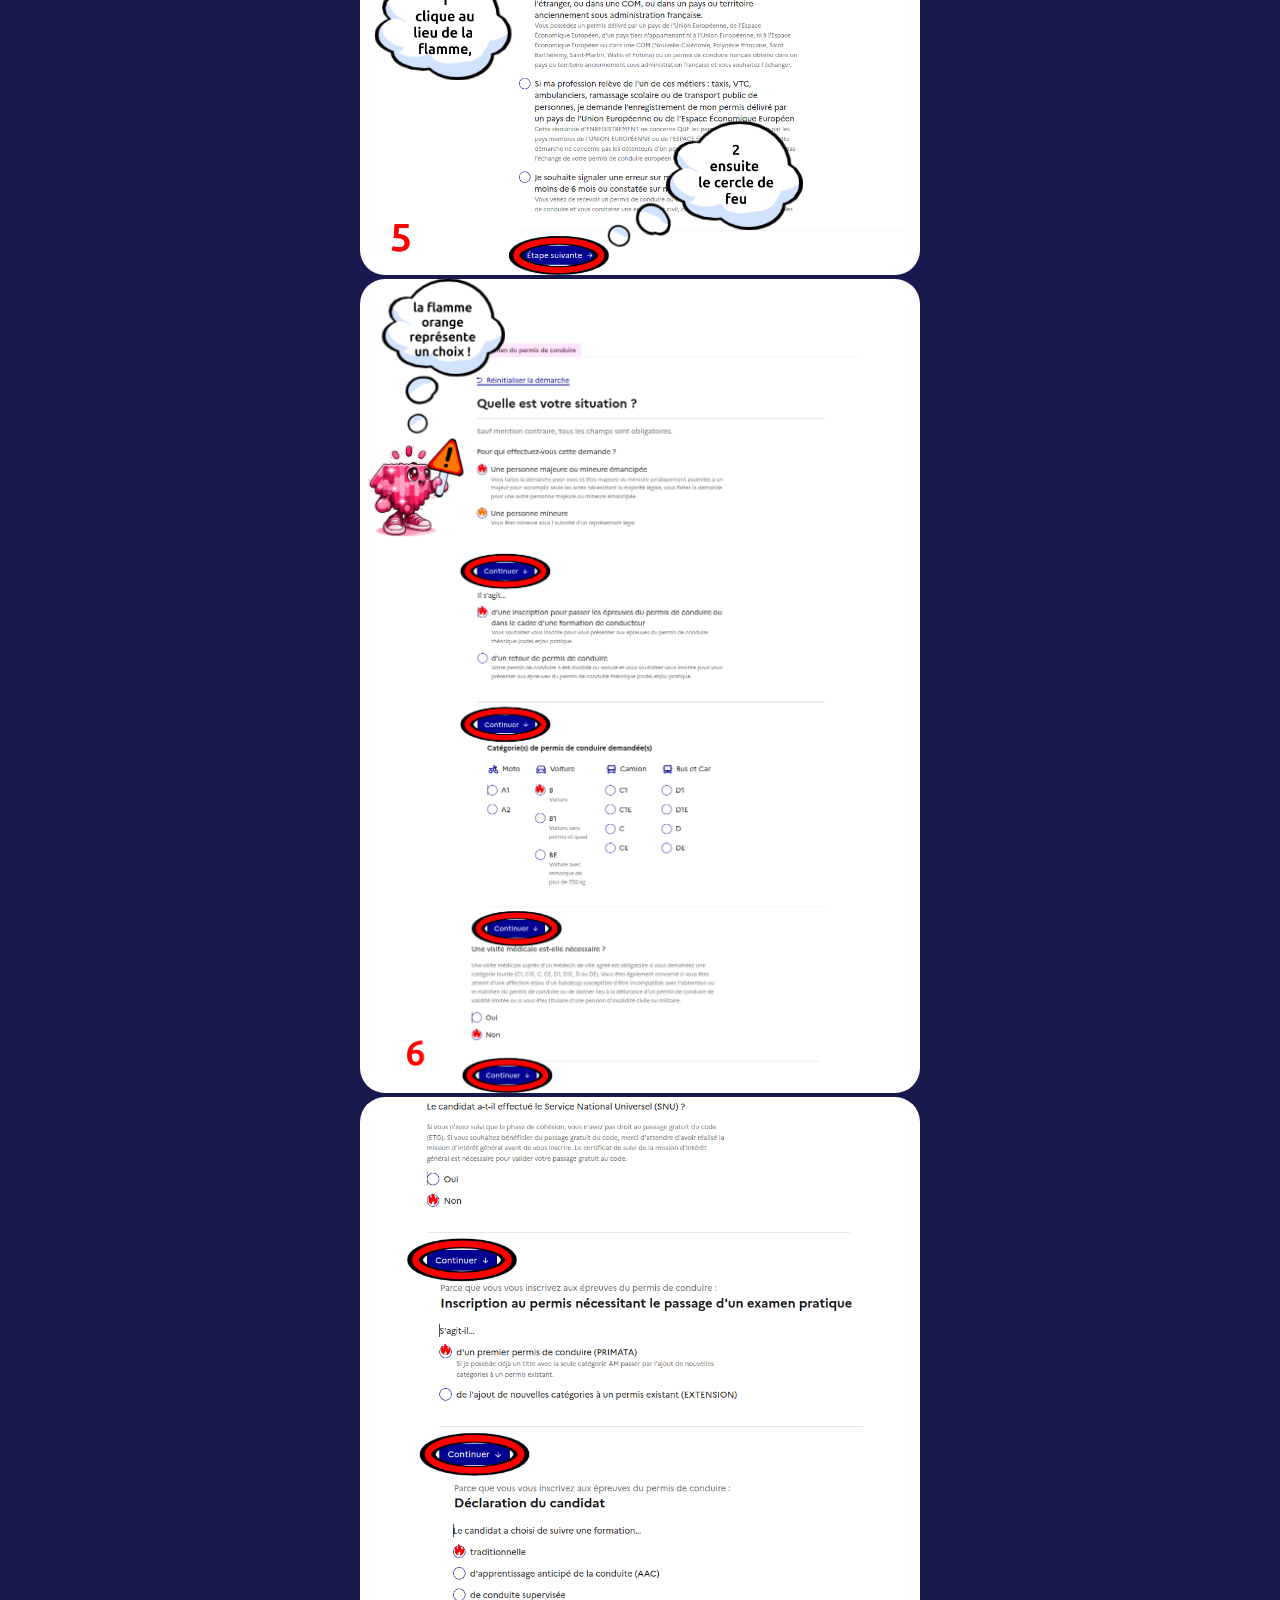
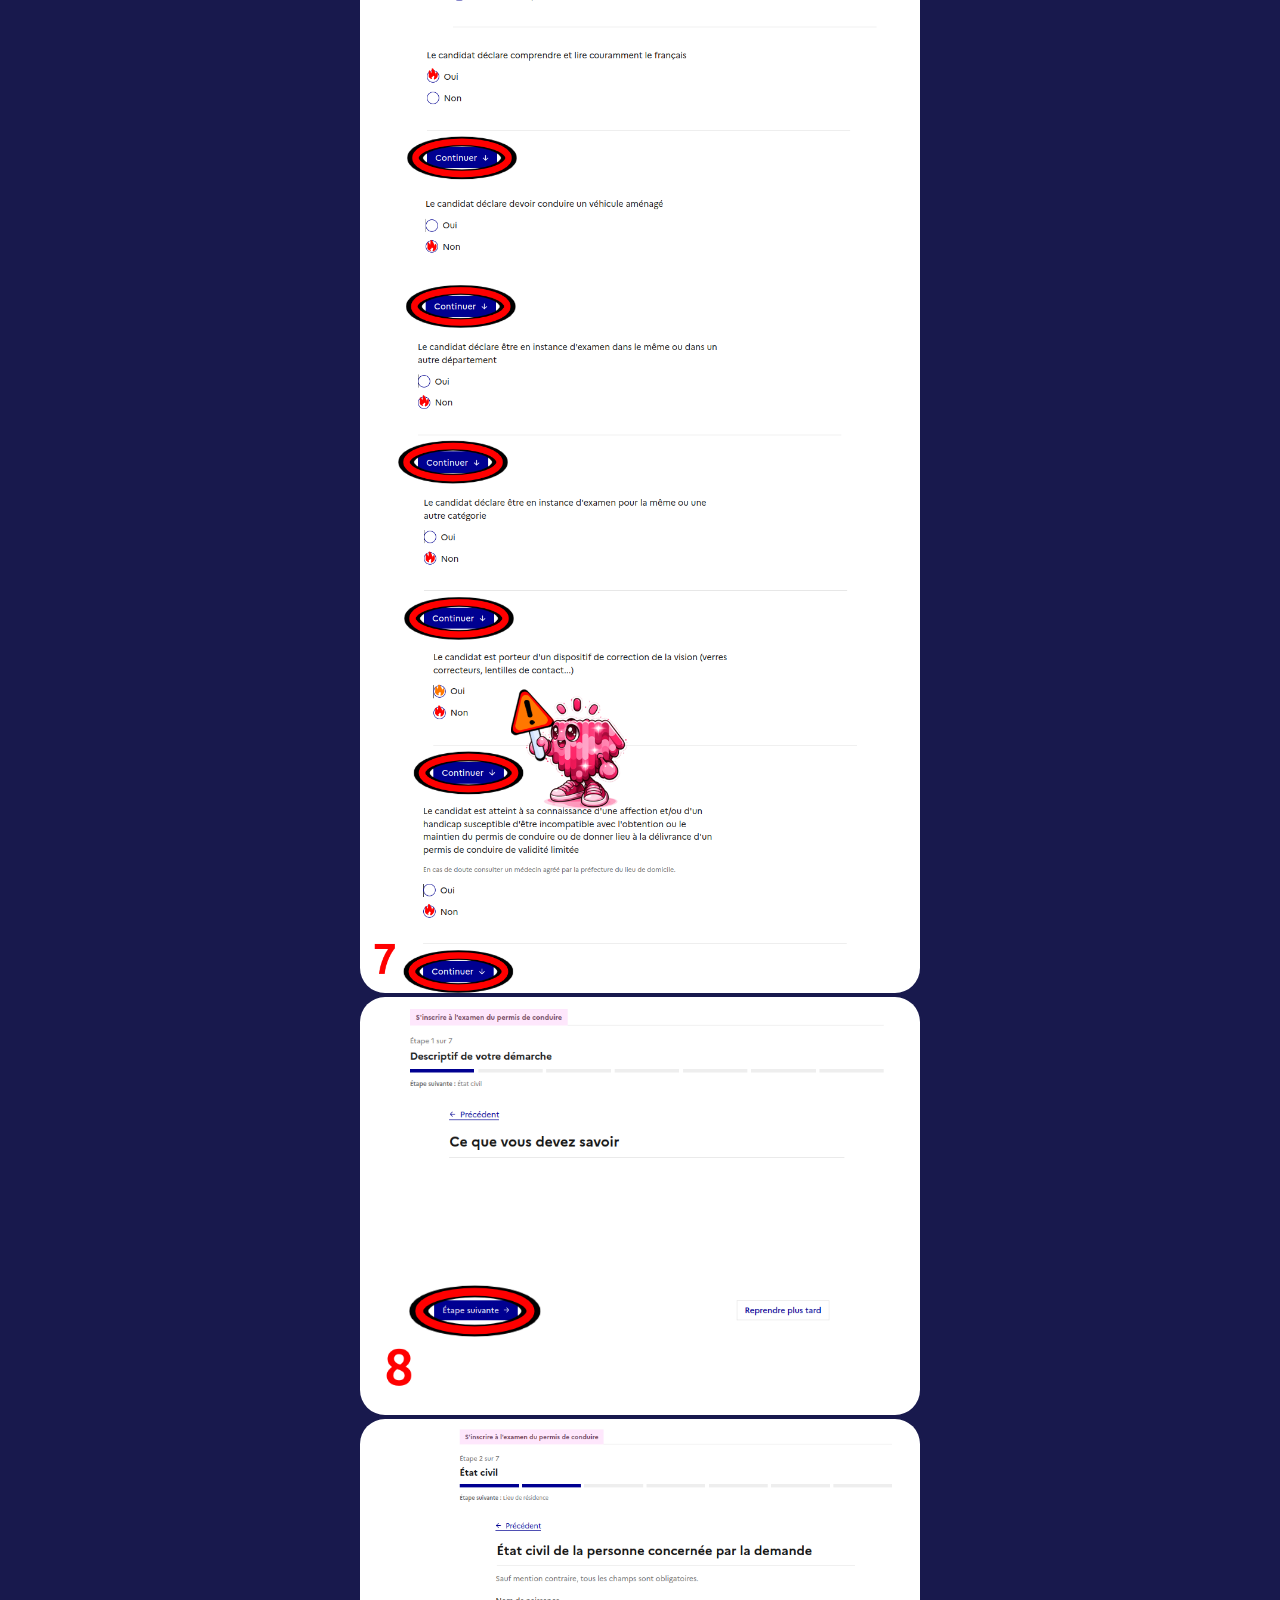
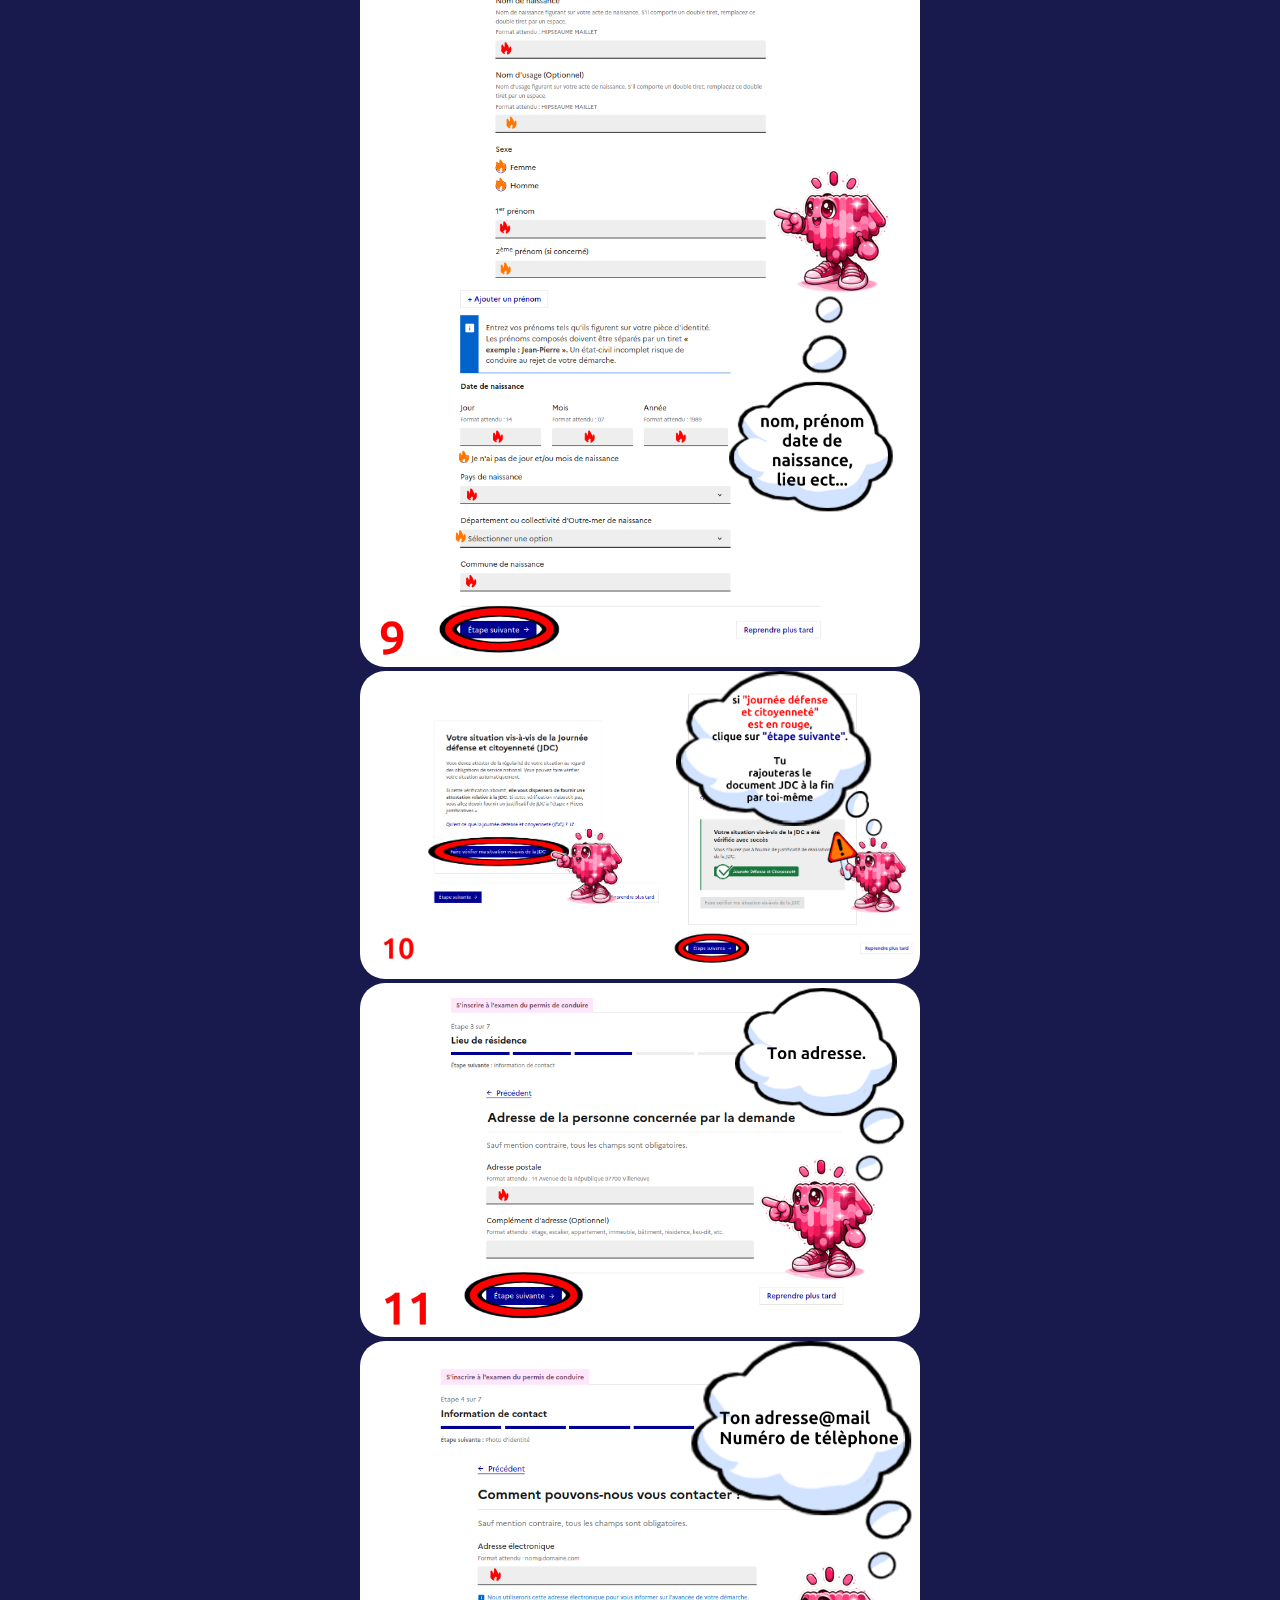
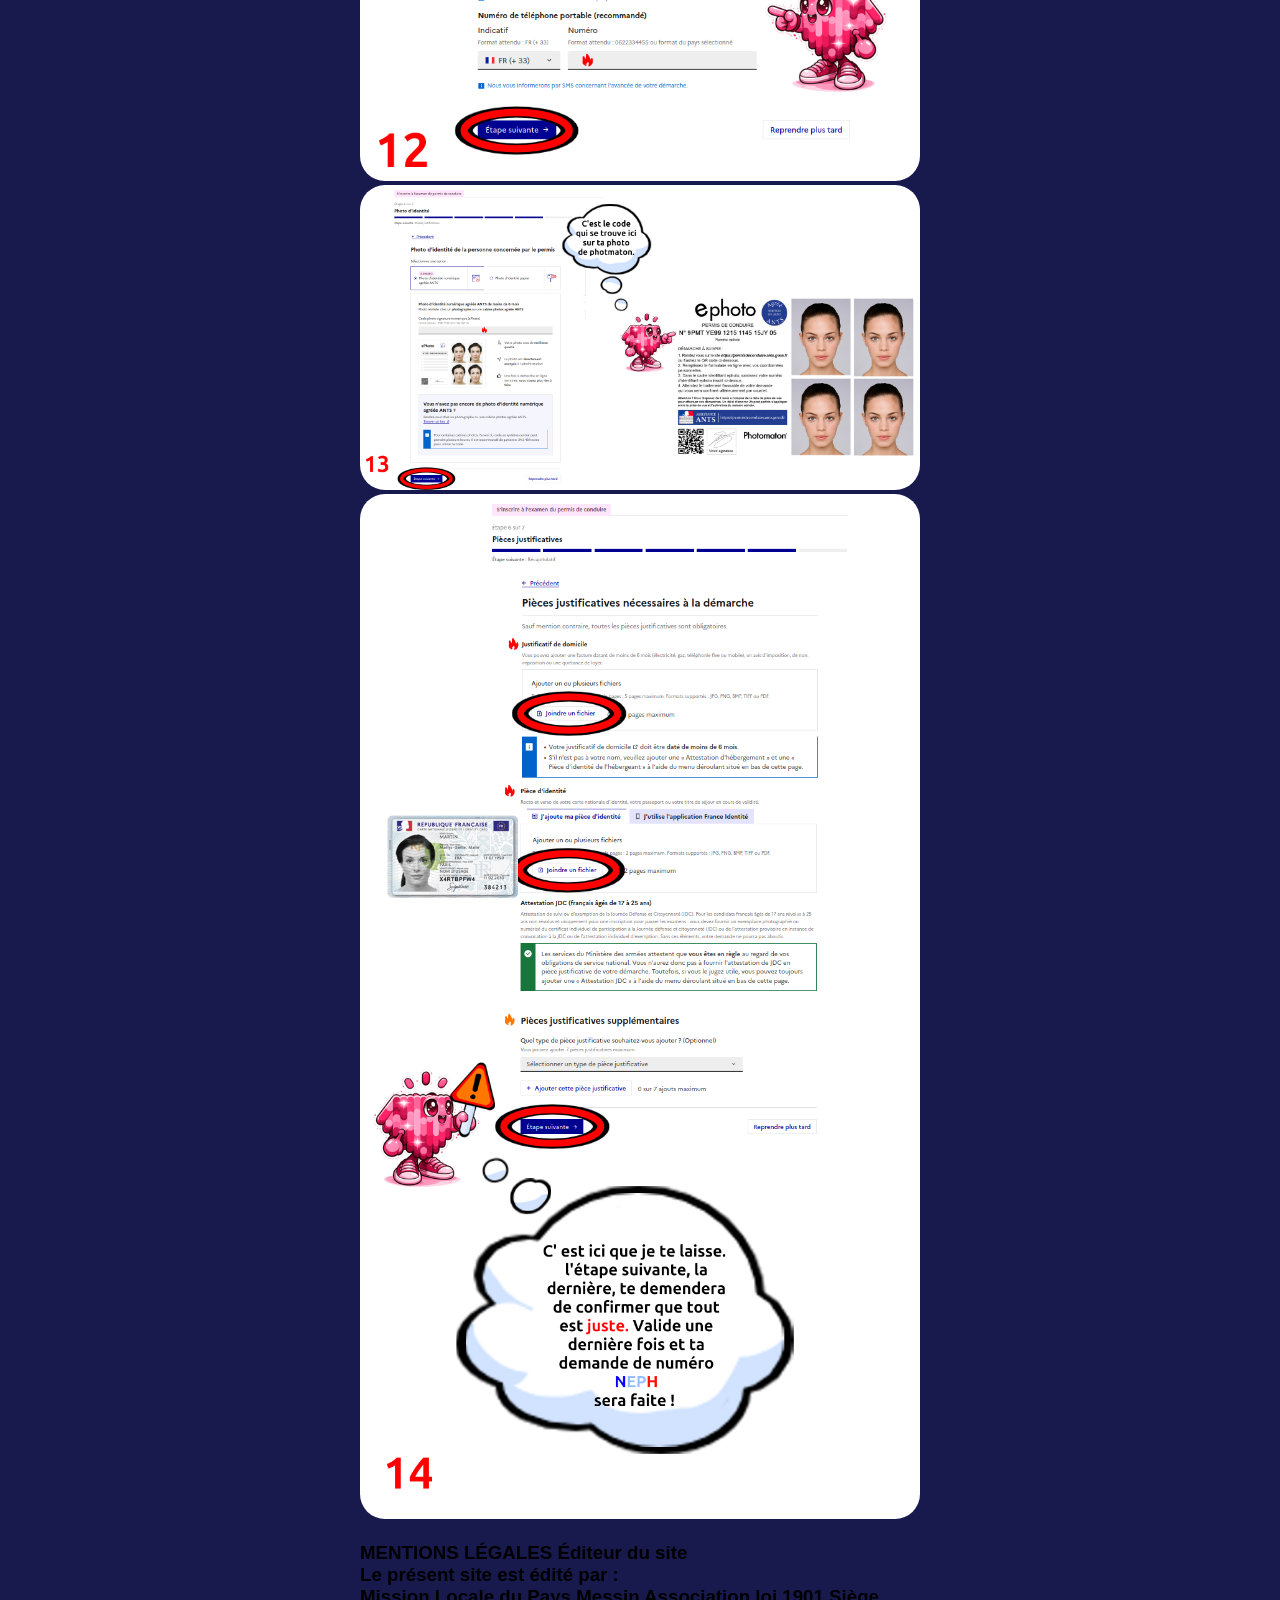
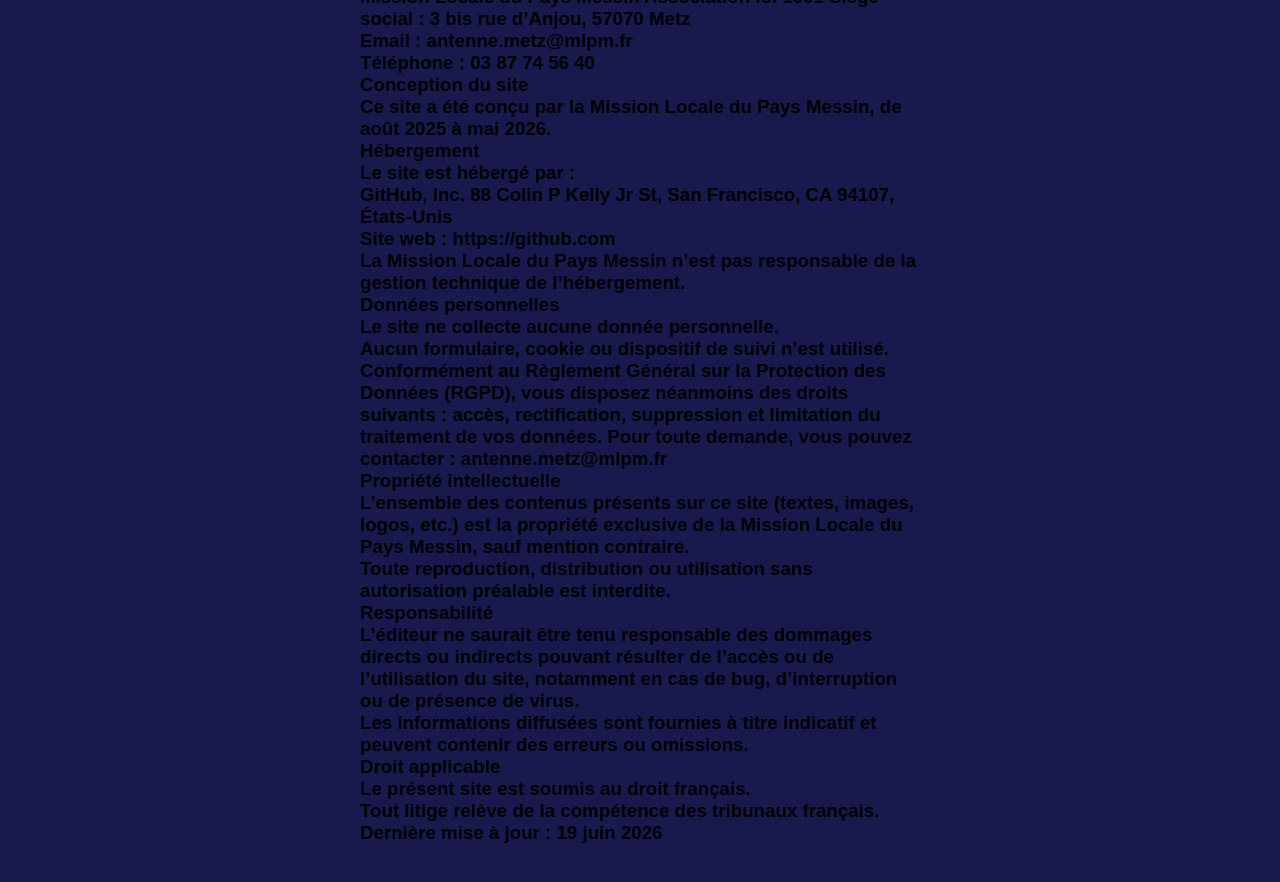
==== commit 9c15c108: "Update index.html" ====
--- a/index.html
+++ b/index.html
@@ -88,7 +88,7 @@
         
         
         Conception du site  <br/> 
-        Ce site a été conçu par MEDARD Valentin, en service civique à la Mission Locale du Pays Messin, de août 2025 à mai 2026.<br/> 
+        Ce site a été conçu par la Mission Locale du Pays Messin, de août 2025 à mai 2026.<br/> 
         
         Hébergement  <br/> 
         Le site est hébergé par :  <br/> 
